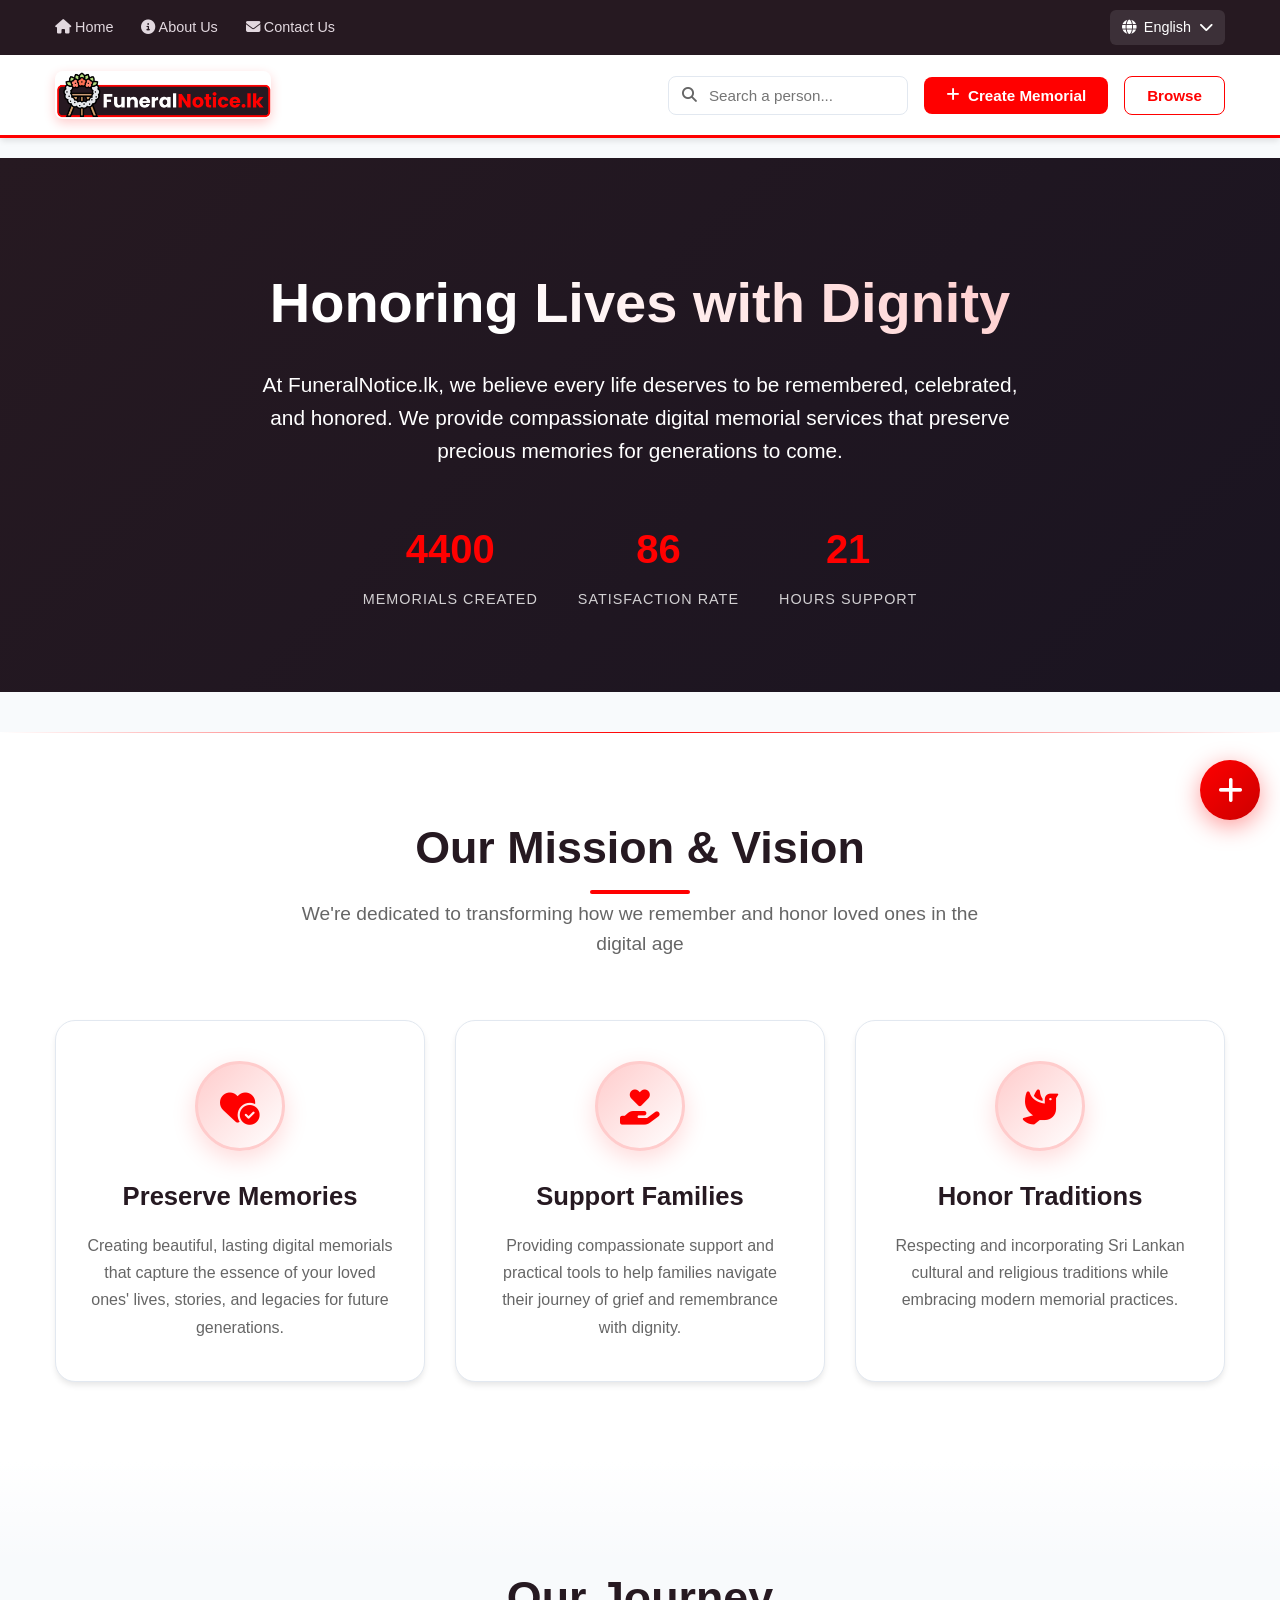
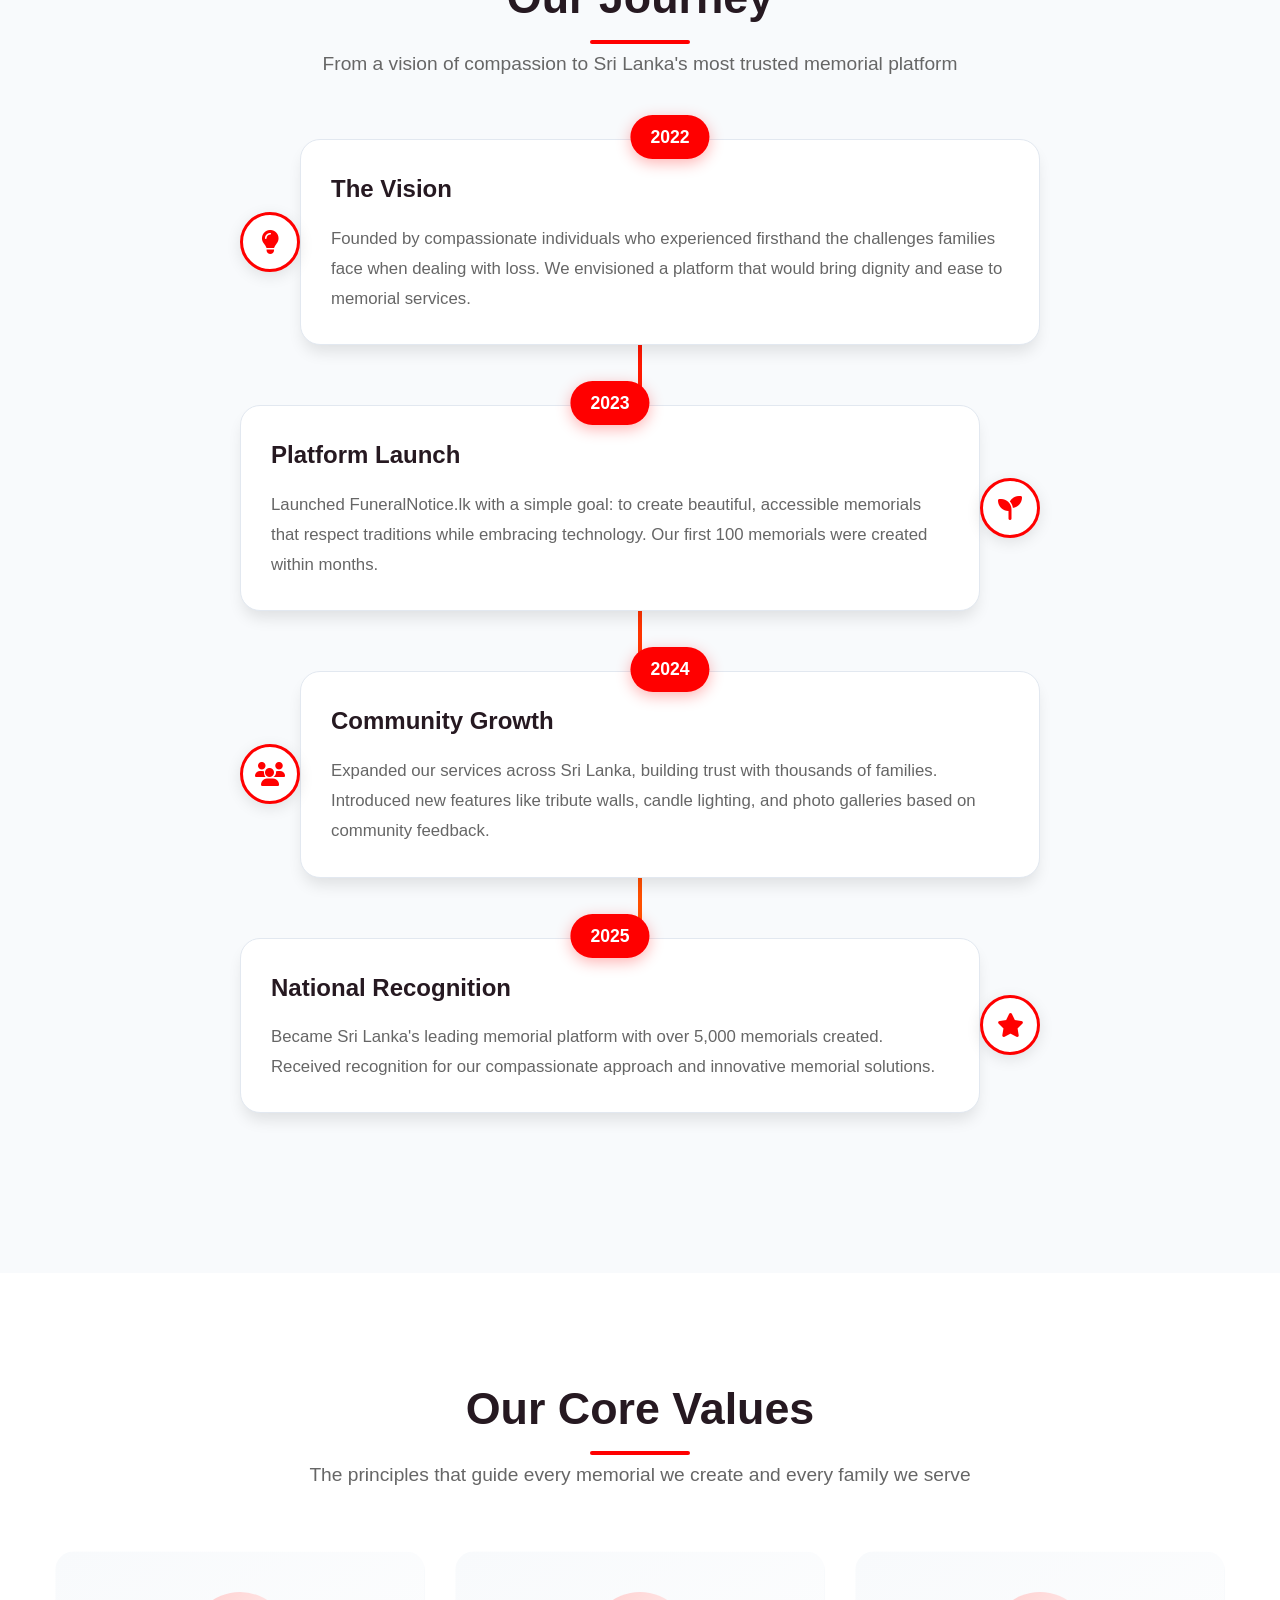
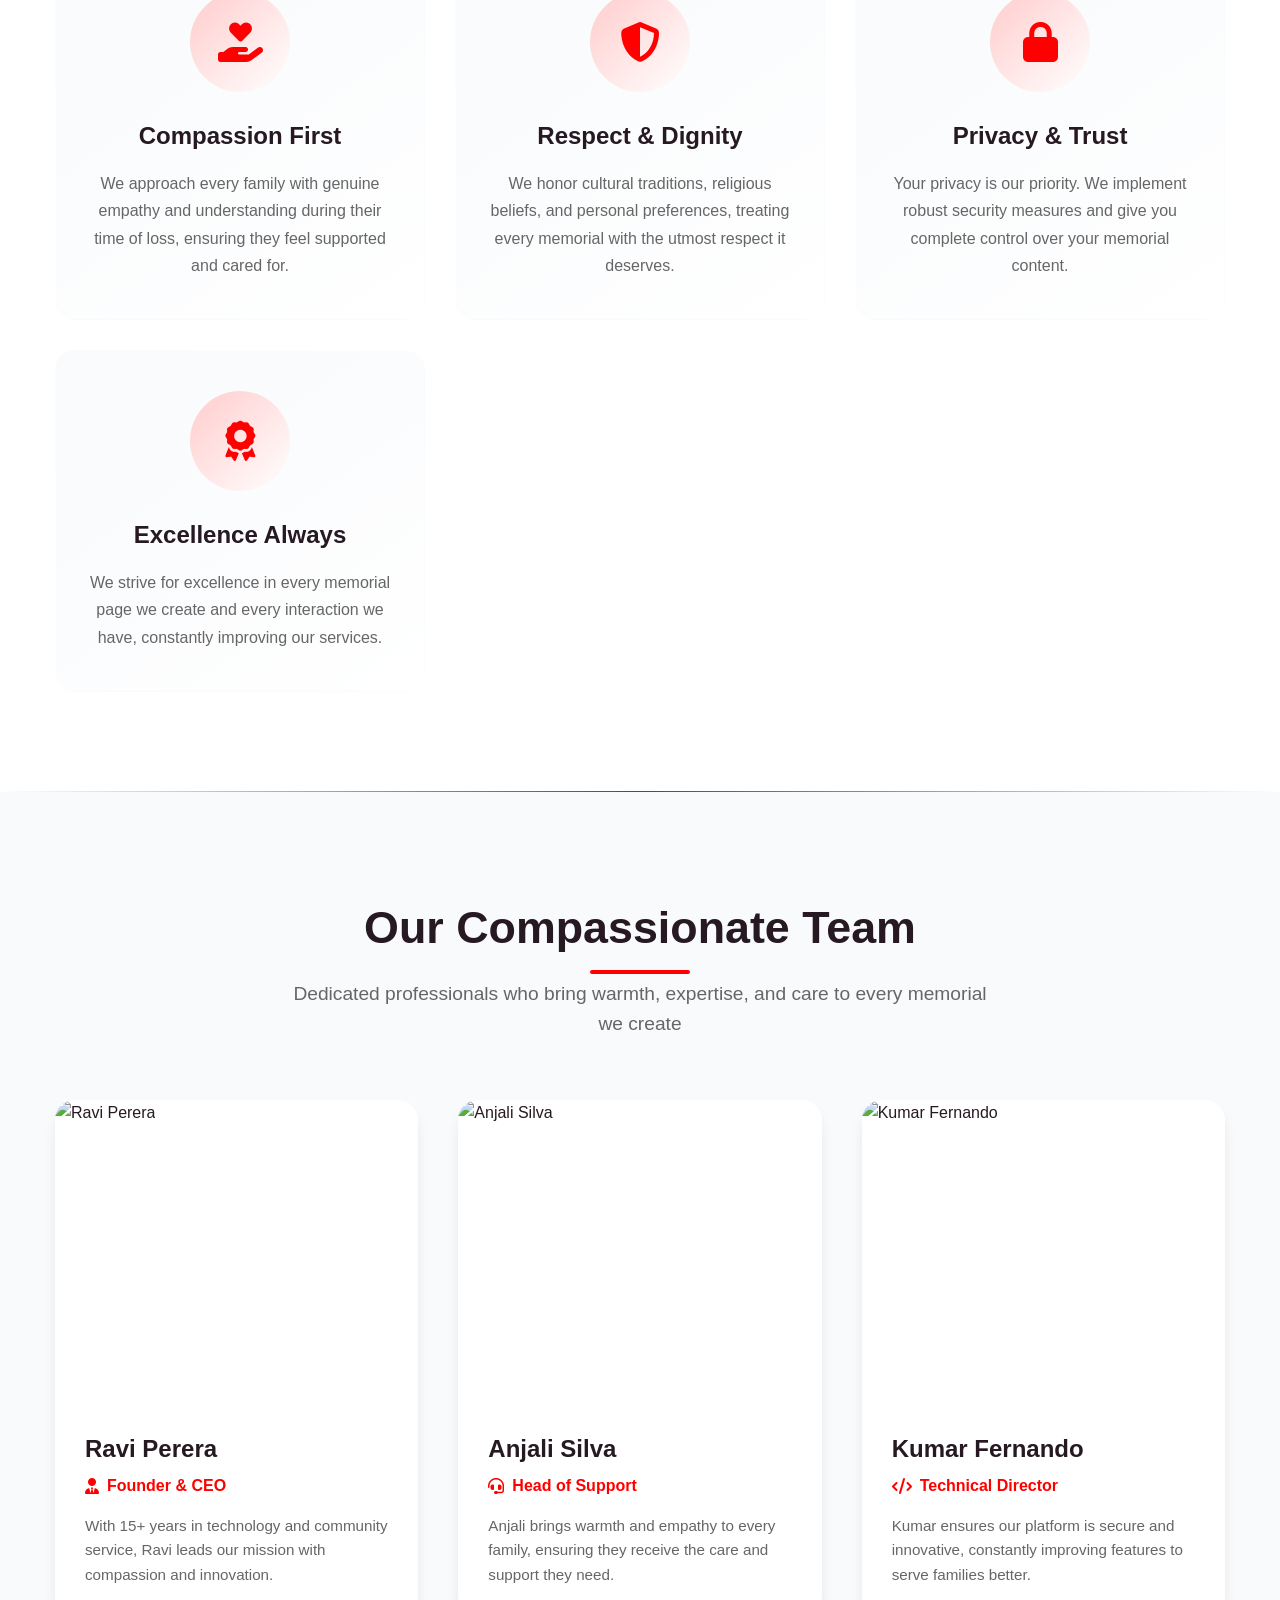
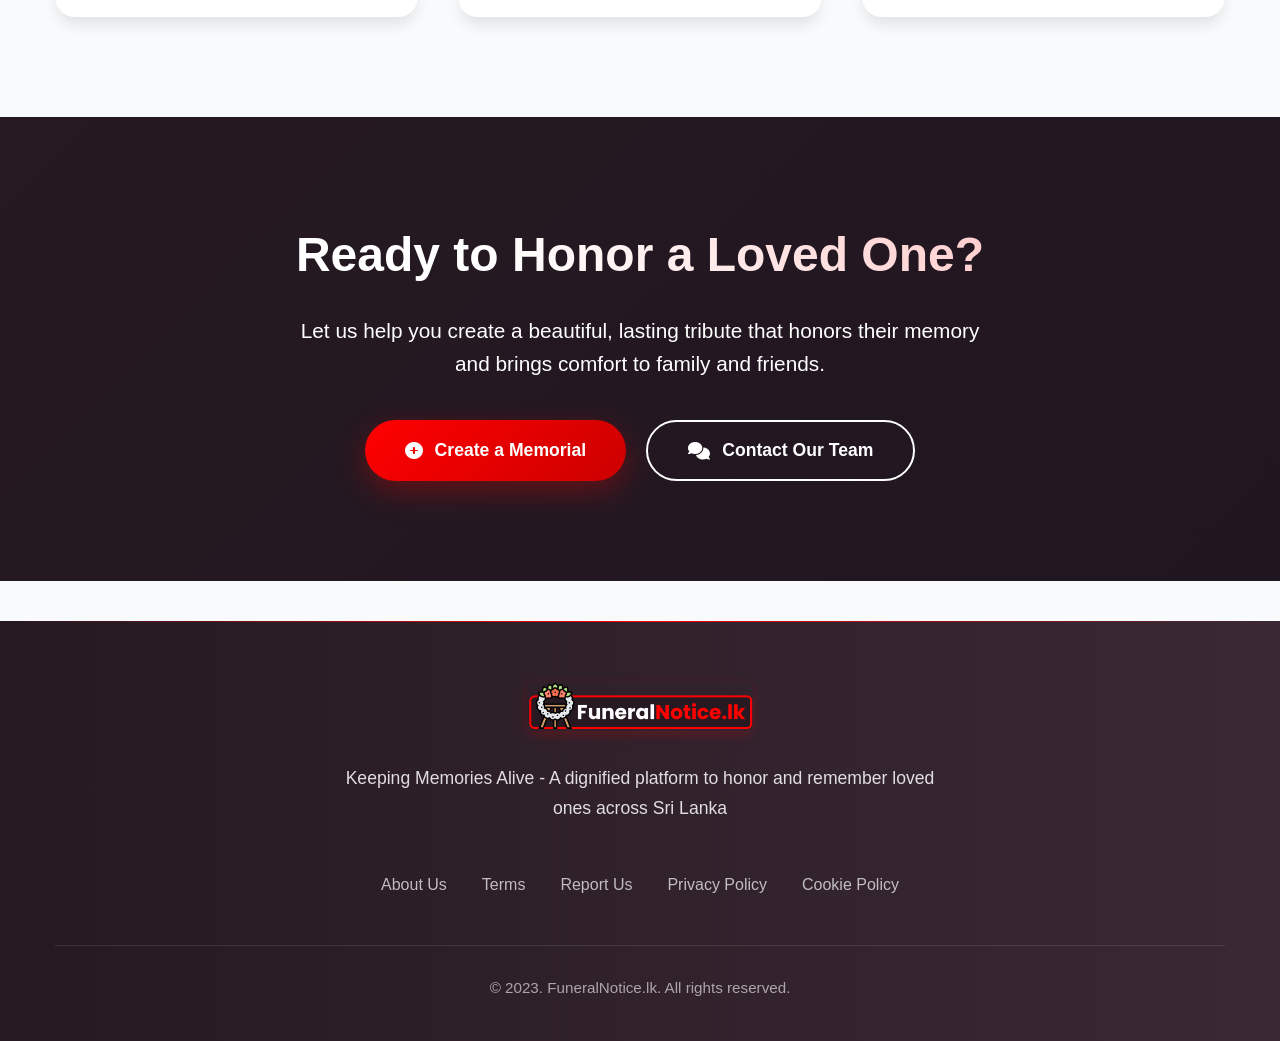
==== about.html @ 30b5b167 "Initialized FuneralNotice.lk with Full FrontEnd" ====
<!DOCTYPE html>
<html lang="en">
<head>
    <meta charset="UTF-8">
    <meta name="viewport" content="width=device-width, initial-scale=1.0">
    <title>About Us - FuneralNotice.lk</title>
    <meta name="description" content="Learn about FuneralNotice.lk - A dignified platform to honor and remember loved ones in Sri Lanka.">
    
    <!-- Open Graph Tags -->
    <meta property="og:type" content="website">
    <meta property="og:url" content="https://funeralnotice.lk/about.html">
    <meta property="og:title" content="About Us - FuneralNotice.lk">
    <meta property="og:description" content="A dignified platform to honor and remember loved ones in Sri Lanka.">
    <meta property="og:image" content="https://ripnews.lk/uploads/posts/76/cover.png">
    <meta property="og:image:type" content="image/png">
    <meta property="og:image:width" content="1200">
    <meta property="og:image:height" content="630">
    <meta property="og:site_name" content="FuneralNotice.lk">

    <meta name="twitter:card" content="summary_large_image">
    <meta name="twitter:title" content="About Us - FuneralNotice.lk">
    <meta name="twitter:description" content="A dignified platform to honor and remember loved ones in Sri Lanka.">
    <meta name="twitter:image" content="https://ripnews.lk/uploads/posts/76/cover.png">

    <link rel="stylesheet" href="https://cdnjs.cloudflare.com/ajax/libs/font-awesome/6.4.0/css/all.min.css">
    <link rel="stylesheet" href="https://cdnjs.cloudflare.com/ajax/libs/animate.css/4.1.1/animate.min.css">
    
    <style>
        :root {
            --primary: #ff0000;
            --primary-light: #ffcccc;
            --primary-dark: #cc0000;
            --secondary: #261921;
            --secondary-light: #3a2935;
            --accent: #ff6600;
            --light-bg: #f8fafc;
            --light-bg-2: #f1f5f9;
            --dark-text: #261921;
            --light-text: #666666;
            --white: #ffffff;
            --border: #e2e8f0;
            --card-bg: #ffffff;
            --sidebar-bg: #ffffff;
            --shadow-sm: 0 1px 3px rgba(0,0,0,0.12);
            --shadow-md: 0 4px 6px -1px rgba(0,0,0,0.1);
            --shadow-lg: 0 10px 15px -3px rgba(0,0,0,0.1);
            --radius: 12px;
            --transition: all 0.3s cubic-bezier(0.4, 0, 0.2, 1);
            --gold: #ffd700;
            --gold-light: #fff9db;
            --gold-dark: #e6b800;
        }

        * {
            box-sizing: border-box;
            margin: 0;
            padding: 0;
        }

        body {
            font-family: -apple-system, BlinkMacSystemFont, 'Segoe UI', Roboto, Oxygen, Ubuntu, sans-serif;
            background-color: var(--light-bg);
            color: var(--dark-text);
            line-height: 1.6;
            font-weight: 400;
        }

        h1, h2, h3, h4, h5, h6 {
            font-weight: 600;
        }

        .container {
            width: 100%;
            max-width: 1200px;
            margin: 0 auto;
            padding: 0 15px;
        }

        /* ====== HEADER STYLES - EXACTLY LIKE MEMORIAL PAGE ====== */
        .header-top {
            background: var(--secondary);
            color: var(--white);
            padding: 10px 0;
            font-size: 0.9rem;
            display: none; /* Hide on mobile, show on desktop */
        }
        
        @media (min-width: 992px) {
            .header-top {
                display: block;
            }
        }
        
        .header-top .container {
            display: flex;
            justify-content: space-between;
            align-items: center;
        }
        
        .top-nav ul {
            list-style: none;
            display: flex;
            gap: 28px;
        }
        
        .top-nav a {
            color: #e2d8df;
            text-decoration: none;
            font-weight: 500;
            font-size: 0.9rem;
            transition: var(--transition);
            padding: 4px 0;
            position: relative;
        }
        
        .top-nav a:hover {
            color: var(--white);
        }
        
        .top-nav a::after {
            content: '';
            position: absolute;
            bottom: 0;
            left: 0;
            width: 0;
            height: 2px;
            background: var(--accent);
            transition: var(--transition);
        }
        
        .top-nav a:hover::after {
            width: 100%;
        }
        
        .language-selector {
            display: flex;
            align-items: center;
            gap: 8px;
            cursor: pointer;
            padding: 6px 12px;
            background: rgba(255, 255, 255, 0.1);
            border-radius: 6px;
            transition: var(--transition);
        }
        
        .language-selector:hover {
            background: rgba(255, 255, 255, 0.15);
        }
        
        /* Main Header with Logo Animation */
        header {
            background: var(--white);
            box-shadow: var(--shadow-md);
            position: sticky;
            top: 0;
            z-index: 1000;
            /* ADDED: Thin red line under header */
            border-bottom: 3px solid var(--primary);
        }
        
        .main-header {
            padding: 16px 0;
        }
        
        .header-container {
            display: flex;
            justify-content: space-between;
            align-items: center;
            gap: 20px;
        }
        
        .logo-container {
            display: flex;
            align-items: center;
            gap: 12px;
        }
        
        .logo-img {
            height: 48px;
            width: auto;
            border-radius: 8px;
            animation: heartbeat 3s ease-in-out infinite both;
            transform-origin: center;
            box-shadow: 0 4px 12px rgba(255, 0, 0, 0.2);
        }
        
        @keyframes heartbeat {
            0%, 100% {
                transform: scale(1);
            }
            5% {
                transform: scale(1.1);
            }
            10% {
                transform: scale(1);
            }
            15% {
                transform: scale(1.15);
            }
            20% {
                transform: scale(1);
            }
        }
        
        .logo-text {
            font-size: 1.6rem;
            font-weight: 700;
            color: var(--secondary);
            letter-spacing: -0.5px;
            position: relative;
            overflow: hidden;
        }
        
        .logo-text::after {
            content: '';
            position: absolute;
            bottom: -2px;
            left: 0;
            width: 100%;
            height: 2px;
            background: linear-gradient(90deg, var(--primary) 0%, var(--secondary) 100%);
            transform: translateX(-100%);
            animation: slideIn 3s ease-in-out infinite;
        }
        
        @keyframes slideIn {
            0%, 100% {
                transform: translateX(-100%);
            }
            50% {
                transform: translateX(100%);
            }
        }
        
        .logo-text span {
            color: var(--primary);
            position: relative;
            display: inline-block;
            animation: pulse 2s ease-in-out infinite;
        }
        
        @keyframes pulse {
            0%, 100% {
                transform: scale(1);
                text-shadow: 0 0 0 rgba(255, 0, 0, 0);
            }
            50% {
                transform: scale(1.05);
                text-shadow: 0 0 10px rgba(255, 0, 0, 0.3);
            }
        }
        
        .header-actions {
            display: flex;
            align-items: center;
            gap: 16px;
        }
        
        .search-box {
            position: relative;
        }
        
        .search-box input {
            padding: 10px 16px 10px 40px;
            border: 1px solid var(--border);
            border-radius: 8px;
            width: 240px;
            font-size: 0.95rem;
            background: var(--white);
            transition: var(--transition);
            color: var(--dark-text);
        }
        
        .search-box input:focus {
            outline: none;
            border-color: var(--primary);
            box-shadow: 0 0 0 3px rgba(255, 0, 0, 0.1);
            width: 260px;
        }
        
        .search-box i {
            position: absolute;
            left: 14px;
            top: 50%;
            transform: translateY(-50%);
            color: var(--light-text);
            font-size: 0.95rem;
        }
        
        .btn {
            padding: 10px 22px;
            border-radius: 8px;
            border: none;
            cursor: pointer;
            font-weight: 600;
            font-size: 0.95rem;
            transition: var(--transition);
            display: inline-flex;
            align-items: center;
            gap: 8px;
        }
        
        .btn-primary {
            background: var(--primary);
            color: var(--white);
        }
        
        .btn-primary:hover {
            background: var(--primary-dark);
            transform: translateY(-2px);
            box-shadow: var(--shadow-lg);
        }
        
        .btn-outline {
            background: transparent;
            border: 1px solid var(--primary);
            color: var(--primary);
        }
        
        .btn-outline:hover {
            background: var(--primary);
            color: var(--white);
        }
        
        /* Contact Info Bar - MOBILE ONLY */
        .contact-info {
            background: linear-gradient(90deg, var(--secondary) 0%, var(--secondary-light) 100%);
            color: var(--white);
            padding: 10px 0;
            font-size: 0.9rem;
            display: none; /* Hidden by default, shown only on mobile */
            /* ADDED: Thin red line under contact info */
            border-bottom: 3px solid var(--primary);
        }
        
        @media (max-width: 991px) {
            .contact-info {
                display: block;
            }
        }
        
        .contact-container {
            display: flex;
            justify-content: space-between;
            align-items: center;
            gap: 10px;
        }
        
        @media (max-width: 768px) {
            .contact-container {
                flex-direction: row;
                justify-content: space-between;
                align-items: center;
                gap: 10px;
            }
        }
        
        @media (max-width: 480px) {
            .contact-container {
                gap: 8px;
                flex-wrap: nowrap;
            }
        }
        
        .contact-display {
            display: flex;
            align-items: center;
            gap: 8px;
            flex-wrap: nowrap;
        }
        
        @media (max-width: 480px) {
            .contact-display {
                gap: 6px;
            }
        }
        
        .phone-number {
            font-weight: 600;
            font-size: 1rem;
            display: flex;
            align-items: center;
            gap: 6px;
            white-space: nowrap;
        }
        
        @media (max-width: 480px) {
            .phone-number {
                font-size: 0.9rem;
                gap: 4px;
            }
        }
        
        .badge {
            background: var(--primary);
            color: white;
            padding: 3px 8px;
            border-radius: 20px;
            font-size: 0.7rem;
            font-weight: 700;
            margin-left: 6px;
            white-space: nowrap;
        }
        
        @media (max-width: 480px) {
            .badge {
                padding: 2px 6px;
                font-size: 0.65rem;
                margin-left: 4px;
            }
        }
        
        .whatsapp-btn {
            background: linear-gradient(135deg, #25D366 0%, #128C7E 100%);
            color: white;
            padding: 6px 12px;
            border-radius: 6px;
            text-decoration: none;
            display: inline-flex;
            align-items: center;
            gap: 6px;
            font-weight: 600;
            transition: var(--transition);
            font-size: 0.85rem;
            white-space: nowrap;
        }
        
        @media (max-width: 480px) {
            .whatsapp-btn {
                padding: 5px 10px;
                font-size: 0.8rem;
                gap: 4px;
            }
        }
        
        .whatsapp-btn:hover {
            transform: translateY(-2px);
            box-shadow: 0 6px 20px rgba(37, 211, 102, 0.3);
        }
        
        /* Small WhatsApp button for sponsor header */
        .whatsapp-btn-small {
            background: linear-gradient(135deg, #25D366 0%, #128C7E 100%);
            color: white;
            padding: 6px 12px;
            border-radius: 6px;
            text-decoration: none;
            display: inline-flex;
            align-items: center;
            gap: 5px;
            font-size: 0.8rem;
            font-weight: 600;
            transition: var(--transition);
            white-space: nowrap;
        }
        
        .whatsapp-btn-small:hover {
            transform: translateY(-2px);
            box-shadow: 0 4px 12px rgba(37, 211, 102, 0.3);
        }
        
        /* Mobile Menu Button */
        .mobile-menu-btn {
            display: none;
            background: transparent;
            border: none;
            color: var(--secondary);
            font-size: 1.5rem;
            cursor: pointer;
            padding: 8px;
            z-index: 1001;
        }
        
        @media (max-width: 768px) {
            .mobile-menu-btn {
                display: block;
            }
        }
        
        /* Sponsored Ads */
        .sponsored-ads-container {
            margin-bottom: 20px;
        }

        .sponsored-ad-card {
            background: var(--light-bg);
            border-radius: 12px;
            padding: 15px;
            margin-bottom: 15px;
            border: 1px solid var(--border);
            position: relative;
            overflow: hidden;
        }

        .ad-badge {
            position: absolute;
            top: 10px;
            right: 10px;
            background: linear-gradient(135deg, var(--gold) 0%, var(--gold-dark) 100%);
            color: var(--secondary);
            padding: 4px 10px;
            border-radius: 20px;
            font-size: 0.7rem;
            font-weight: 700;
            display: flex;
            align-items: center;
            gap: 5px;
        }

        .ad-content h5 {
            color: var(--secondary);
            margin-bottom: 8px;
            font-size: 1rem;
        }

        .ad-content p {
            color: var(--light-text);
            font-size: 0.85rem;
            margin-bottom: 12px;
            line-height: 1.5;
        }

        .ad-contact {
            display: flex;
            justify-content: space-between;
            align-items: center;
            margin-top: 10px;
        }

        .ad-contact span {
            font-size: 0.85rem;
            color: var(--primary);
            display: flex;
            align-items: center;
            gap: 5px;
            font-weight: 600;
        }

        .ad-whatsapp-btn {
            background: linear-gradient(135deg, #25D366 0%, #128C7E 100%);
            color: white;
            padding: 6px 12px;
            border-radius: 6px;
            text-decoration: none;
            font-size: 0.8rem;
            font-weight: 600;
            display: flex;
            align-items: center;
            gap: 5px;
            transition: var(--transition);
        }

        .ad-whatsapp-btn:hover {
            transform: translateY(-2px);
            box-shadow: 0 4px 12px rgba(37, 211, 102, 0.3);
        }

        .advertise-cta {
            text-align: center;
            padding: 15px;
            background: var(--gold-light);
            border-radius: 10px;
            border: 1px solid var(--gold);
            margin-top: 15px;
        }

        .advertise-cta p {
            color: var(--secondary);
            font-size: 0.9rem;
            margin-bottom: 10px;
            font-weight: 600;
        }

        .advertise-btn {
            background: linear-gradient(135deg, var(--primary) 0%, var(--primary-dark) 100%);
            color: white;
            padding: 10px 20px;
            border-radius: 8px;
            text-decoration: none;
            font-size: 0.9rem;
            font-weight: 600;
            display: inline-flex;
            align-items: center;
            gap: 8px;
            transition: var(--transition);
            width: 100%;
            justify-content: center;
        }

        .advertise-btn:hover {
            transform: translateY(-2px);
            box-shadow: 0 4px 15px rgba(255, 0, 0, 0.3);
        }

        /* Mobile Search Toggle */
        .mobile-search-toggle {
            display: none;
            background: transparent;
            border: none;
            color: var(--secondary);
            font-size: 1.2rem;
            cursor: pointer;
            padding: 8px;
        }
        
        @media (max-width: 768px) {
            .mobile-search-toggle {
                display: block;
            }
        }
        
        .mobile-search-container {
            display: none;
            padding: 15px;
            background: var(--white);
            border-bottom: 1px solid var(--border);
        }
        
        .mobile-search-container.active {
            display: block;
        }
        
        .mobile-search-box {
            position: relative;
            width: 100%;
        }
        
        .mobile-search-box input {
            width: 100%;
            padding: 12px 16px 12px 45px;
            border: 1px solid var(--border);
            border-radius: 8px;
            font-size: 1rem;
            background: var(--light-bg);
        }
        
        .mobile-search-box i {
            position: absolute;
            left: 16px;
            top: 50%;
            transform: translateY(-50%);
            color: var(--light-text);
        }
        
        /* Mobile Menu Styles */
        .mobile-menu-overlay {
            display: none;
            position: fixed;
            top: 0;
            left: 0;
            right: 0;
            bottom: 0;
            background: rgba(0, 0, 0, 0.5);
            z-index: 999;
        }
        
        .mobile-menu-container {
            display: none;
            position: fixed;
            top: 0;
            right: 0;
            width: 300px;
            height: 100vh;
            background: var(--white);
            box-shadow: -5px 0 15px rgba(0, 0, 0, 0.1);
            z-index: 1000;
            overflow-y: auto;
            transform: translateX(100%);
            transition: transform 0.3s ease;
        }
        
        @media (max-width: 480px) {
            .mobile-menu-container {
                width: 100%;
            }
        }
        
        .mobile-menu-container.active {
            transform: translateX(0);
        }
        
        .mobile-menu-header {
            background: linear-gradient(90deg, var(--secondary) 0%, var(--secondary-light) 100%);
            color: white;
            padding: 20px;
            display: flex;
            justify-content: space-between;
            align-items: center;
            /* ADDED: Thin red line under mobile menu header */
            border-bottom: 3px solid var(--primary);
        }
        
        .mobile-menu-header h3 {
            font-size: 1.2rem;
            font-weight: 600;
        }
        
        .mobile-menu-close {
            background: transparent;
            border: none;
            color: white;
            font-size: 1.5rem;
            cursor: pointer;
        }
        
        .mobile-menu-content {
            padding: 20px;
        }
        
        .mobile-menu-section {
            margin-bottom: 25px;
        }
        
        .mobile-menu-section h4 {
            color: var(--secondary);
            font-size: 1rem;
            margin-bottom: 12px;
            padding-bottom: 8px;
            border-bottom: 2px solid var(--border);
            font-weight: 600;
        }
        
        .mobile-menu-nav {
            list-style: none;
        }
        
        .mobile-menu-nav li {
            margin-bottom: 8px;
        }
        
        .mobile-menu-nav a {
            display: flex;
            align-items: center;
            gap: 10px;
            padding: 10px 12px;
            color: var(--dark-text);
            text-decoration: none;
            border-radius: 8px;
            transition: var(--transition);
        }
        
        .mobile-menu-nav a:hover {
            background: var(--light-bg);
            color: var(--primary);
        }
        
        .mobile-menu-nav a.active {
            background: var(--primary-light);
            color: var(--primary);
            font-weight: 600;
        }
        
        .mobile-contact-info {
            background: var(--light-bg);
            padding: 15px;
            border-radius: 10px;
            margin-top: 20px;
        }
        
        .mobile-contact-info .phone-number {
            font-size: 1.1rem;
            font-weight: 600;
            color: var(--secondary);
            margin-bottom: 10px;
            display: flex;
            align-items: center;
            gap: 10px;
        }
        
        .mobile-whatsapp-btn {
            display: block;
            width: 100%;
            padding: 12px;
            background: linear-gradient(135deg, #25D366 0%, #128C7E 100%);
            color: white;
            text-decoration: none;
            border-radius: 8px;
            text-align: center;
            font-weight: 600;
            margin-top: 15px;
            transition: var(--transition);
        }
        
        .mobile-whatsapp-btn:hover {
            transform: translateY(-2px);
            box-shadow: 0 4px 12px rgba(37, 211, 102, 0.3);
        }

        /* ====== MOBILE APP STYLES ====== */
        /* Mobile App Header - Enhanced with animation */
        .mobile-app-header {
            display: none;
            background: linear-gradient(135deg, var(--secondary) 0%, var(--secondary-light) 100%);
            color: white;
            padding: 15px 20px;
            position: sticky;
            top: 0;
            z-index: 1000;
            box-shadow: var(--shadow-md);
            /* ADDED: Thin red line under mobile app header */
            border-bottom: 3px solid var(--primary);
        }

        @keyframes slideDown {
            from {
                transform: translateY(-100%);
                opacity: 0;
            }
            to {
                transform: translateY(0);
                opacity: 1;
            }
        }

        .mobile-app-header .container {
            display: flex;
            justify-content: space-between;
            align-items: center;
            width: 100%;
        }

        .mobile-header-left {
            display: flex;
            align-items: center;
            gap: 15px;
        }

        .mobile-logo {
            height: 40px;
            width: auto;
            border-radius: 10px;
            animation: pulseLogo 2s ease-in-out infinite;
            box-shadow: 0 4px 12px rgba(255, 0, 0, 0.3);
            border: 2px solid var(--primary);
        }

        @keyframes pulseLogo {
            0%, 100% {
                transform: scale(1);
                box-shadow: 0 4px 12px rgba(255, 0, 0, 0.3);
            }
            50% {
                transform: scale(1.05);
                box-shadow: 0 6px 20px rgba(255, 0, 0, 0.5);
            }
        }

        .mobile-header-title {
            font-weight: 700;
            font-size: 1.3rem;
            background: linear-gradient(45deg, white 0%, #ffcccc 100%);
            -webkit-background-clip: text;
            -webkit-text-fill-color: transparent;
            background-clip: text;
            letter-spacing: -0.5px;
        }

        .mobile-header-right {
            display: flex;
            align-items: center;
            gap: 10px;
        }

        .mobile-header-icon {
            color: white;
            font-size: 1.3rem;
            padding: 8px;
            cursor: pointer;
            transition: all 0.3s ease;
            border-radius: 50%;
            display: flex;
            align-items: center;
            justify-content: center;
            width: 44px;
            height: 44px;
        }

        .mobile-header-icon.search-icon {
            background: rgba(255, 255, 255, 0.1);
        }

        .mobile-header-icon:hover {
            background: rgba(255, 255, 255, 0.2);
            transform: scale(1.1);
        }

        /* Mobile Language Selector */
        .mobile-language-selector {
            display: flex;
            align-items: center;
            gap: 6px;
            cursor: pointer;
            padding: 8px 12px;
            background: rgba(255, 255, 255, 0.1);
            border-radius: 6px;
            transition: var(--transition);
            color: white;
            font-size: 0.9rem;
            font-weight: 500;
        }

        .mobile-language-selector:hover {
            background: rgba(255, 255, 255, 0.15);
        }

        .mobile-language-selector i {
            font-size: 1rem;
        }

        /* UPDATED Mobile Bottom Navigation - Removed obituaries and remembrance, added about and contact */
        .mobile-bottom-nav {
            display: none;
            position: fixed;
            bottom: 0;
            left: 0;
            right: 0;
            background: var(--secondary-light);
            border-top: 1px solid rgba(255, 255, 255, 0.1);
            padding: 10px 0 5px;
            z-index: 1000;
            box-shadow: 0 -4px 20px rgba(0, 0, 0, 0.25);
            /* ADDED: Thin red line above bottom nav */
            border-top: 3px solid var(--primary);
        }

        .mobile-bottom-nav .nav-container {
            display: flex;
            justify-content: space-around;
            align-items: center;
            width: 100%;
        }

        .mobile-nav-item {
            display: flex;
            flex-direction: column;
            align-items: center;
            justify-content: center;
            text-decoration: none;
            color: rgba(255, 255, 255, 0.7);
            font-size: 0.7rem;
            padding: 8px 5px;
            border-radius: 12px;
            transition: all 0.3s cubic-bezier(0.4, 0, 0.2, 1);
            flex: 1;
            max-width: 80px;
            cursor: pointer;
        }

        .mobile-nav-item i {
            font-size: 1.4rem;
            margin-bottom: 5px;
            transition: all 0.3s cubic-bezier(0.4, 0, 0.2, 1);
            color: rgba(255, 255, 255, 0.7);
        }

        .mobile-nav-item .nav-label {
            font-weight: 600;
            font-size: 0.7rem;
            transition: all 0.3s ease;
        }

        .mobile-nav-item:hover {
            transform: translateY(-3px);
            background: rgba(255, 255, 255, 0.1);
        }

        .mobile-nav-item:hover i {
            transform: scale(1.1);
            color: white;
        }

        .mobile-nav-item:hover .nav-label {
            color: white;
        }

        /* NEW: Mobile Create Notice Button (replaces floating WhatsApp) */
        .mobile-create-notice-float {
            display: none;
            position: fixed;
            bottom: 80px;
            right: 20px;
            width: 60px;
            height: 60px;
            background: linear-gradient(135deg, var(--primary) 0%, var(--primary-dark) 100%);
            border-radius: 50%;
            display: flex;
            align-items: center;
            justify-content: center;
            color: white;
            font-size: 1.8rem;
            box-shadow: 0 6px 25px rgba(255, 0, 0, 0.4);
            z-index: 999;
            cursor: pointer;
            transition: all 0.3s cubic-bezier(0.4, 0, 0.2, 1);
            border: none;
            text-decoration: none;
            animation: floatCreate 3s ease-in-out infinite;
        }

        @keyframes floatCreate {
            0%, 100% {
                transform: translateY(0) rotate(0deg);
                box-shadow: 0 6px 25px rgba(255, 0, 0, 0.4);
            }
            50% {
                transform: translateY(-10px) rotate(5deg);
                box-shadow: 0 12px 30px rgba(255, 0, 0, 0.6);
            }
        }

        .mobile-create-notice-float:hover {
            transform: scale(1.1) rotate(90deg);
            box-shadow: 0 10px 35px rgba(255, 0, 0, 0.6);
            animation: none;
        }

        /* Hide desktop header parts on mobile */
        @media (max-width: 992px) {
            header, .header-top, .contact-info {
                display: none !important;
            }
            
            .mobile-app-header {
                display: flex;
            }
            
            .mobile-bottom-nav {
                display: flex;
            }
            
            .mobile-create-notice-float {
                display: flex;
            }
            
            /* Hide desktop footer on mobile */
            footer {
                display: none !important;
            }
            
            /* Adjust main body padding for bottom nav */
            .main-body {
                padding-bottom: 80px !important;
            }
        }

        /* Responsive adjustments */
        @media (max-width: 480px) {
            .mobile-app-header {
                padding: 12px 15px;
            }
            
            .mobile-logo {
                height: 36px;
            }
            
            .mobile-header-title {
                font-size: 1.1rem;
            }
            
            .mobile-header-icon {
                font-size: 1.2rem;
                padding: 6px;
                width: 40px;
                height: 40px;
            }
            
            .mobile-language-selector {
                padding: 6px 10px;
                font-size: 0.8rem;
            }
            
            .mobile-create-notice-float {
                width: 55px;
                height: 55px;
                font-size: 1.6rem;
                bottom: 70px;
                right: 15px;
            }
            
            .mobile-nav-item {
                padding: 8px 3px;
            }
            
            .mobile-nav-item i {
                font-size: 1.3rem;
            }
            
            .mobile-nav-item .nav-label {
                font-size: 0.65rem;
            }
        }

        /* Main Body */
        .main-body {
            padding: 20px 0 40px;
            min-height: 100vh;
        }

        /* ====== ABOUT PAGE HERO SECTION ====== */
        .about-hero {
            position: relative;
            background: linear-gradient(135deg, var(--secondary) 0%, #1a1421 50%, var(--secondary-light) 100%);
            background-size: 200% 200%;
            animation: gradient-shift 8s ease infinite;
            color: white;
            padding: 100px 0 80px;
            text-align: center;
            overflow: hidden;
            margin-bottom: 40px;
        }

        @keyframes gradient-shift {
            0% {
                background-position: 0% 50%;
            }
            50% {
                background-position: 100% 50%;
            }
            100% {
                background-position: 0% 50%;
            }
        }

        .about-hero::before {
            content: '';
            position: absolute;
            top: 0;
            left: 0;
            right: 0;
            bottom: 0;
            background: url('https://images.unsplash.com/photo-1515378791036-0648a3ef77b2?ixlib=rb-4.0.3&auto=format&fit=crop&w=1200&q=80') center/cover;
            opacity: 0.15;
        }

        .hero-content {
            position: relative;
            z-index: 2;
            max-width: 800px;
            margin: 0 auto;
            padding: 0 20px;
        }

        .hero-title {
            font-size: 3.5rem;
            font-weight: 800;
            margin-bottom: 20px;
            background: linear-gradient(45deg, var(--white) 30%, var(--primary-light) 100%);
            -webkit-background-clip: text;
            -webkit-text-fill-color: transparent;
            background-clip: text;
            animation: fadeInUp 1s ease-out;
        }

        @keyframes fadeInUp {
            from {
                opacity: 0;
                transform: translateY(30px);
            }
            to {
                opacity: 1;
                transform: translateY(0);
            }
        }

        .hero-subtitle {
            font-size: 1.3rem;
            opacity: 0.9;
            margin-bottom: 30px;
            line-height: 1.6;
            animation: fadeInUp 1s ease-out 0.3s both;
        }

        .hero-stats {
            display: flex;
            justify-content: center;
            gap: 40px;
            margin-top: 50px;
            flex-wrap: wrap;
            animation: fadeInUp 1s ease-out 0.6s both;
        }

        .stat-item {
            text-align: center;
        }

        .stat-number {
            font-size: 2.5rem;
            font-weight: 700;
            color: var(--primary);
            margin-bottom: 5px;
            display: block;
        }

        .stat-label {
            font-size: 0.9rem;
            opacity: 0.8;
            text-transform: uppercase;
            letter-spacing: 1px;
        }

        /* ====== MISSION SECTION ====== */
        .mission-section {
            padding: 80px 0;
            background: var(--white);
            position: relative;
        }

        .mission-section::before {
            content: '';
            position: absolute;
            top: 0;
            left: 0;
            right: 0;
            height: 1px;
            background: linear-gradient(90deg, transparent, var(--primary), transparent);
        }

        .section-header {
            text-align: center;
            margin-bottom: 60px;
        }

        .section-title {
            font-size: 2.8rem;
            color: var(--secondary);
            margin-bottom: 15px;
            position: relative;
            display: inline-block;
        }

        .section-title::after {
            content: '';
            position: absolute;
            bottom: -10px;
            left: 50%;
            transform: translateX(-50%);
            width: 100px;
            height: 4px;
            background: var(--primary);
            border-radius: 2px;
        }

        .section-subtitle {
            font-size: 1.2rem;
            color: var(--light-text);
            max-width: 700px;
            margin: 0 auto;
        }

        .mission-grid {
            display: grid;
            grid-template-columns: repeat(auto-fit, minmax(320px, 1fr));
            gap: 30px;
            margin-top: 40px;
        }

        .mission-card {
            background: var(--card-bg);
            border-radius: 20px;
            padding: 40px 30px;
            box-shadow: var(--shadow-md);
            transition: var(--transition);
            border: 1px solid var(--border);
            text-align: center;
            position: relative;
            overflow: hidden;
        }

        @keyframes float {
            0%, 100% {
                transform: translateY(0);
            }
            50% {
                transform: translateY(-10px);
            }
        }

        .mission-card {
            animation: float 6s ease-in-out infinite;
            animation-delay: calc(var(--i) * 0.2s);
        }

        .mission-card:nth-child(1) { --i: 0; }
        .mission-card:nth-child(2) { --i: 1; }
        .mission-card:nth-child(3) { --i: 2; }

        .mission-card::before {
            content: '';
            position: absolute;
            top: 0;
            left: 0;
            width: 100%;
            height: 4px;
            background: linear-gradient(90deg, var(--primary), var(--accent));
            transform: scaleX(0);
            transform-origin: left;
            transition: transform 0.6s ease;
        }

        .mission-card:hover::before {
            transform: scaleX(1);
        }

        .mission-card:hover {
            transform: translateY(-15px) scale(1.02);
            box-shadow: var(--shadow-lg);
            animation: none;
        }

        .mission-icon {
            width: 90px;
            height: 90px;
            background: linear-gradient(135deg, var(--primary-light), var(--white));
            border-radius: 50%;
            display: flex;
            align-items: center;
            justify-content: center;
            margin: 0 auto 25px;
            font-size: 2.2rem;
            color: var(--primary);
            border: 3px solid var(--primary-light);
            box-shadow: 0 8px 25px rgba(255, 0, 0, 0.15);
            transition: var(--transition);
        }

        .mission-card:hover .mission-icon {
            transform: scale(1.1) rotate(5deg);
            background: linear-gradient(135deg, var(--primary), var(--primary-dark));
            color: var(--white);
        }

        .mission-card h3 {
            color: var(--secondary);
            margin-bottom: 15px;
            font-size: 1.6rem;
        }

        .mission-card p {
            color: var(--light-text);
            line-height: 1.7;
            font-size: 1rem;
        }

        /* ====== STORY SECTION ====== */
        .story-section {
            padding: 100px 0;
            background: var(--light-bg);
            position: relative;
            overflow: hidden;
        }

        .story-section::before {
            content: '';
            position: absolute;
            top: 0;
            left: 0;
            right: 0;
            height: 100px;
            background: linear-gradient(to bottom, var(--white), transparent);
            z-index: 1;
        }

        .story-timeline {
            position: relative;
            max-width: 800px;
            margin: 0 auto;
        }

        .story-timeline::before {
            content: '';
            position: absolute;
            left: 50%;
            top: 0;
            bottom: 0;
            width: 4px;
            background: linear-gradient(to bottom, var(--primary), var(--accent));
            transform: translateX(-50%);
        }

        .timeline-item {
            display: flex;
            align-items: center;
            margin-bottom: 60px;
            position: relative;
        }

        .timeline-item:nth-child(odd) {
            flex-direction: row;
        }

        .timeline-item:nth-child(even) {
            flex-direction: row-reverse;
        }

        .timeline-content {
            flex: 1;
            padding: 30px;
            background: var(--white);
            border-radius: 20px;
            box-shadow: var(--shadow-lg);
            border: 1px solid var(--border);
            position: relative;
            transition: var(--transition);
        }

        .timeline-content:hover {
            transform: translateY(-5px);
            box-shadow: 0 15px 40px rgba(0, 0, 0, 0.15);
        }

        .timeline-year {
            position: absolute;
            top: -25px;
            left: 50%;
            transform: translateX(-50%);
            background: var(--primary);
            color: white;
            padding: 8px 20px;
            border-radius: 25px;
            font-weight: 700;
            font-size: 1.1rem;
            z-index: 2;
            box-shadow: 0 4px 15px rgba(255, 0, 0, 0.3);
        }

        .timeline-icon {
            width: 60px;
            height: 60px;
            background: var(--white);
            border-radius: 50%;
            display: flex;
            align-items: center;
            justify-content: center;
            font-size: 1.5rem;
            color: var(--primary);
            border: 3px solid var(--primary);
            position: relative;
            z-index: 2;
            box-shadow: 0 4px 15px rgba(0, 0, 0, 0.1);
        }

        .timeline-content h3 {
            color: var(--secondary);
            margin-bottom: 15px;
            font-size: 1.5rem;
        }

        .timeline-content p {
            color: var(--light-text);
            line-height: 1.8;
            font-size: 1.05rem;
        }

        /* ====== VALUES SECTION ====== */
        .values-section {
            padding: 100px 0;
            background: var(--white);
            position: relative;
        }

        .values-section::after {
            content: '';
            position: absolute;
            bottom: 0;
            left: 0;
            right: 0;
            height: 1px;
            background: linear-gradient(90deg, transparent, var(--primary), transparent);
        }

        .values-grid {
            display: grid;
            grid-template-columns: repeat(auto-fit, minmax(280px, 1fr));
            gap: 30px;
            margin-top: 50px;
        }

        .value-card {
            background: linear-gradient(145deg, var(--light-bg), var(--white));
            border-radius: 20px;
            padding: 40px 30px;
            text-align: center;
            transition: var(--transition);
            border: 1px solid transparent;
            position: relative;
            overflow: hidden;
        }

        .value-card::before {
            content: '';
            position: absolute;
            top: 0;
            left: 0;
            right: 0;
            bottom: 0;
            background: linear-gradient(135deg, var(--primary), transparent);
            opacity: 0;
            transition: opacity 0.6s ease;
            z-index: 1;
        }

        .value-card:hover::before {
            opacity: 0.1;
        }

        .value-card:hover {
            transform: translateY(-10px);
            border-color: var(--primary-light);
            box-shadow: 0 20px 40px rgba(255, 0, 0, 0.1);
        }

        .value-icon-wrapper {
            width: 100px;
            height: 100px;
            background: linear-gradient(135deg, var(--primary-light), var(--white));
            border-radius: 50%;
            display: flex;
            align-items: center;
            justify-content: center;
            margin: 0 auto 25px;
            font-size: 2.5rem;
            color: var(--primary);
            position: relative;
            z-index: 2;
            transition: var(--transition);
        }

        .value-card:hover .value-icon-wrapper {
            transform: scale(1.1) rotate(360deg);
            background: linear-gradient(135deg, var(--primary), var(--primary-dark));
            color: var(--white);
        }

        .value-card h3 {
            color: var(--secondary);
            margin-bottom: 15px;
            font-size: 1.5rem;
            position: relative;
            z-index: 2;
        }

        .value-card p {
            color: var(--light-text);
            line-height: 1.7;
            position: relative;
            z-index: 2;
        }

        /* ====== TEAM SECTION ====== */
        .team-section {
            padding: 100px 0;
            background: var(--light-bg);
            position: relative;
        }

        .team-grid {
            display: grid;
            grid-template-columns: repeat(auto-fit, minmax(300px, 1fr));
            gap: 40px;
            margin-top: 50px;
        }

        .team-member {
            background: var(--white);
            border-radius: 20px;
            overflow: hidden;
            box-shadow: var(--shadow-lg);
            transition: var(--transition);
            position: relative;
        }

        .team-member::before {
            content: '';
            position: absolute;
            top: 0;
            left: 0;
            right: 0;
            height: 4px;
            background: linear-gradient(90deg, var(--primary), var(--accent));
            transform: scaleX(0);
            transform-origin: left;
            transition: transform 0.6s ease;
            z-index: 2;
        }

        .team-member:hover::before {
            transform: scaleX(1);
        }

        .team-member:hover {
            transform: translateY(-15px) scale(1.02);
            box-shadow: 0 25px 50px rgba(0, 0, 0, 0.15);
        }

        .member-image-wrapper {
            position: relative;
            overflow: hidden;
            height: 300px;
        }

        .member-image {
            width: 100%;
            height: 100%;
            object-fit: cover;
            transition: transform 0.8s ease;
        }

        .team-member:hover .member-image {
            transform: scale(1.1);
        }

        .member-overlay {
            position: absolute;
            bottom: 0;
            left: 0;
            right: 0;
            background: linear-gradient(to top, rgba(38, 25, 33, 0.9), transparent);
            padding: 20px;
            transform: translateY(100%);
            transition: transform 0.6s ease;
        }

        .team-member:hover .member-overlay {
            transform: translateY(0);
        }

        .member-info {
            padding: 30px;
        }

        .member-info h3 {
            color: var(--secondary);
            margin-bottom: 5px;
            font-size: 1.5rem;
        }

        .member-role {
            color: var(--primary);
            font-weight: 600;
            margin-bottom: 15px;
            font-size: 1rem;
            display: flex;
            align-items: center;
            gap: 8px;
        }

        .member-bio {
            color: var(--light-text);
            line-height: 1.6;
            font-size: 0.95rem;
        }

        /* ====== CTA SECTION ====== */
        .contact-cta {
            padding: 100px 0;
            background: linear-gradient(135deg, var(--secondary) 0%, #1a1421 100%);
            background-size: 200% 200%;
            animation: gradient-shift 10s ease infinite;
            color: white;
            text-align: center;
            position: relative;
            overflow: hidden;
        }

        .contact-cta::before {
            content: '';
            position: absolute;
            top: 0;
            left: 0;
            right: 0;
            bottom: 0;
            background: url('https://images.unsplash.com/photo-1519681393784-d120267933ba?ixlib=rb-4.0.3&auto=format&fit=crop&w=1200&q=80') center/cover;
            opacity: 0.1;
        }

        .cta-content {
            position: relative;
            z-index: 2;
            max-width: 700px;
            margin: 0 auto;
        }

        .cta-title {
            font-size: 3rem;
            margin-bottom: 20px;
            background: linear-gradient(45deg, var(--white) 30%, var(--primary-light) 100%);
            -webkit-background-clip: text;
            -webkit-text-fill-color: transparent;
            background-clip: text;
            animation: float 4s ease-in-out infinite;
        }

        .cta-subtitle {
            font-size: 1.3rem;
            opacity: 0.9;
            margin-bottom: 40px;
            line-height: 1.6;
        }

        .cta-buttons {
            display: flex;
            justify-content: center;
            gap: 20px;
            flex-wrap: wrap;
            animation: fadeInUp 1s ease-out 0.5s both;
        }

        .cta-btn {
            padding: 18px 40px;
            border-radius: 50px;
            font-size: 1.1rem;
            font-weight: 600;
            text-decoration: none;
            transition: all 0.4s cubic-bezier(0.4, 0, 0.2, 1);
            display: inline-flex;
            align-items: center;
            gap: 12px;
            position: relative;
            overflow: hidden;
            border: none;
            cursor: pointer;
        }

        .cta-btn::before {
            content: '';
            position: absolute;
            top: 0;
            left: -100%;
            width: 100%;
            height: 100%;
            background: linear-gradient(90deg, transparent, rgba(255, 255, 255, 0.2), transparent);
            transition: left 0.6s ease;
        }

        .cta-btn:hover::before {
            left: 100%;
        }

        .cta-btn-primary {
            background: linear-gradient(135deg, var(--primary) 0%, var(--primary-dark) 100%);
            color: white;
            box-shadow: 0 10px 30px rgba(255, 0, 0, 0.3);
        }

        .cta-btn-primary:hover {
            transform: translateY(-5px) scale(1.05);
            box-shadow: 0 15px 40px rgba(255, 0, 0, 0.4);
        }

        .cta-btn-secondary {
            background: transparent;
            border: 2px solid white;
            color: white;
        }

        .cta-btn-secondary:hover {
            background: white;
            color: var(--secondary);
            transform: translateY(-5px) scale(1.05);
        }

        /* Footer */
        footer {
            background: linear-gradient(90deg, var(--secondary) 0%, var(--secondary-light) 100%);
            color: var(--white);
            padding: 60px 0 40px;
            position: relative;
            overflow: hidden;
        }

        footer::before {
            content: '';
            position: absolute;
            top: 0;
            left: 0;
            right: 0;
            height: 1px;
            background: linear-gradient(90deg, transparent, var(--primary), transparent);
        }

        .footer-content {
            display: flex;
            flex-direction: column;
            align-items: center;
            position: relative;
            z-index: 2;
        }

        .footer-logo {
            margin-bottom: 25px;
        }

        .footer-logo img {
            height: 50px;
            animation: pulse-glow 3s ease-in-out infinite;
        }

        @keyframes pulse-glow {
            0%, 100% {
                box-shadow: 0 0 20px rgba(255, 0, 0, 0.1);
            }
            50% {
                box-shadow: 0 0 40px rgba(255, 0, 0, 0.3);
            }
        }

        .footer-tagline {
            color: rgba(255, 255, 255, 0.85);
            font-size: 1.1rem;
            margin-bottom: 40px;
            text-align: center;
            max-width: 600px;
            line-height: 1.7;
        }

        .footer-links {
            display: flex;
            justify-content: center;
            gap: 35px;
            margin-bottom: 40px;
            flex-wrap: wrap;
        }

        .footer-links a {
            color: rgba(255, 255, 255, 0.7);
            text-decoration: none;
            font-weight: 500;
            font-size: 1rem;
            transition: var(--transition);
            padding: 8px 0;
            position: relative;
        }

        .footer-links a::after {
            content: '';
            position: absolute;
            bottom: 0;
            left: 0;
            width: 0;
            height: 2px;
            background: var(--accent);
            transition: var(--transition);
        }

        .footer-links a:hover {
            color: var(--white);
        }

        .footer-links a:hover::after {
            width: 100%;
        }

        .copyright {
            text-align: center;
            padding-top: 30px;
            border-top: 1px solid rgba(255, 255, 255, 0.1);
            color: rgba(255, 255, 255, 0.6);
            font-size: 0.95rem;
            width: 100%;
        }

        /* Scroll animation classes */
        .fade-in {
            opacity: 0;
            transform: translateY(20px);
            transition: opacity 0.8s ease, transform 0.8s ease;
        }

        .fade-in.visible {
            opacity: 1;
            transform: translateY(0);
        }

        .stagger-item {
            opacity: 0;
            transform: translateY(30px);
            transition: opacity 0.6s ease, transform 0.6s ease;
        }

        .stagger-item.visible {
            opacity: 1;
            transform: translateY(0);
        }

        /* Responsive Styles */
        @media (max-width: 992px) {
            .header-actions .search-box {
                display: none;
            }
            
            .header-actions .btn {
                padding: 8px 16px;
                font-size: 0.85rem;
            }
            
            .header-container {
                gap: 15px;
            }
            
            .hero-title {
                font-size: 2.8rem;
            }
            
            .cta-title {
                font-size: 2.5rem;
            }
            
            .section-title {
                font-size: 2.3rem;
            }
            
            .story-timeline::before {
                left: 30px;
            }
            
            .timeline-item {
                flex-direction: row !important;
                margin-left: 60px;
            }
            
            .timeline-icon {
                position: absolute;
                left: -60px;
            }
            
            .timeline-year {
                left: -80px;
                transform: none;
            }
        }
        
        @media (max-width: 768px) {
            .header-actions {
                gap: 8px;
            }
            
            .header-actions .btn {
                padding: 8px 12px;
            }
            
            .header-actions .btn span {
                display: none;
            }
            
            .header-actions .btn i {
                margin: 0;
            }
            
            .logo-img {
                height: 40px;
            }
            
            .container {
                padding: 0 10px;
            }
            
            .hero-title {
                font-size: 2.2rem;
            }
            
            .hero-subtitle {
                font-size: 1.1rem;
            }
            
            .cta-title {
                font-size: 2rem;
            }
            
            .section-title {
                font-size: 2rem;
            }
            
            .mission-grid,
            .values-grid,
            .team-grid {
                grid-template-columns: 1fr;
                gap: 25px;
            }
            
            .cta-buttons {
                flex-direction: column;
                align-items: center;
            }
            
            .cta-btn {
                width: 100%;
                max-width: 300px;
                justify-content: center;
            }
            
            .hero-stats {
                gap: 20px;
            }
            
            .stat-number {
                font-size: 2rem;
            }
        }
        
        @media (max-width: 480px) {
            .header-actions {
                gap: 5px;
            }
            
            .header-actions .btn {
                padding: 6px 10px;
                font-size: 0.8rem;
            }
            
            .mobile-menu-btn {
                font-size: 1.3rem;
                padding: 6px;
            }
            
            .logo-img {
                height: 36px;
            }
            
            .container {
                padding: 0 8px;
            }
            
            .hero-title {
                font-size: 1.8rem;
            }
            
            .section-title {
                font-size: 1.8rem;
            }
            
            .mission-card,
            .value-card,
            .team-member {
                padding: 30px 20px;
            }
            
            .timeline-content {
                padding: 25px 20px;
            }
            
            .stat-number {
                font-size: 1.8rem;
            }
            
            .footer-links {
                gap: 20px;
                margin-bottom: 20px;
                padding: 0 10px;
            }
            
            .footer-tagline {
                font-size: 0.9rem;
                margin-bottom: 20px;
                padding: 0 10px;
            }
        }
    </style>
</head>

<body>
    <!-- Top Navigation - Hidden on Mobile -->
    <div class="header-top">
        <div class="container">
            <nav class="top-nav">
                <ul>
                    <li><a href="index.html"><i class="fas fa-home"></i> Home</a></li>
                    <li><a href="about.html"><i class="fas fa-info-circle"></i> About Us</a></li>
                    <li><a href="contact.html"><i class="fas fa-envelope"></i> Contact Us</a></li>
                </ul>
            </nav>
            <div class="language-selector">
                <i class="fas fa-globe"></i>
                <span>English</span>
                <i class="fas fa-chevron-down"></i>
            </div>
        </div>
    </div>

    <!-- Mobile App Header (Shows only on mobile) -->
    <div class="mobile-app-header">
        <div class="container">
            <div class="mobile-header-left">
                <img src="funeral notice logo.png" alt="FuneralNotice.lk" class="mobile-logo">
            </div>
            <div class="mobile-header-right">
                <!-- Language selector in mobile header -->
                <div class="mobile-language-selector" id="mobileLanguageSelector">
                    <i class="fas fa-globe"></i>
                    <span>EN</span>
                </div>
                <!-- Search button in mobile header -->
                <div class="mobile-header-icon search-icon" id="mobileSearchIcon">
                    <i class="fas fa-search"></i>
                </div>
            </div>
        </div>
    </div>

    <!-- Main Header -->
    <header>
        <div class="container">
            <div class="main-header">
                <div class="header-container">
                    <!-- Mobile Menu Button -->
                    <button class="mobile-menu-btn" id="mobileMenuBtn">
                        <i class="fas fa-bars"></i>
                    </button>
                    
                    <!-- Mobile Search Toggle -->
                    <button class="mobile-search-toggle" id="mobileSearchToggle">
                        <i class="fas fa-search"></i>
                    </button>
                    
                    <div class="logo-container">
                        <img src="funeral notice logo.png" alt="FuneralNotice.lk" class="logo-img">
                    </div>
                    
                    <div class="header-actions">
                        <div class="search-box hide-on-mobile">
                            <i class="fas fa-search"></i>
                            <input type="text" placeholder="Search a person..." id="desktopSearchInput">
                        </div>
                        <button class="btn btn-primary" id="createFuneralNoticeBtn">
                            <i class="fas fa-plus"></i> <span class="hide-on-mobile">Create Memorial</span>
                        </button>
                        <button class="btn btn-outline hide-on-mobile" onclick="window.location.href='index.html'">Browse</button>
                    </div>
                </div>
            </div>
        </div>
        
        <!-- Mobile Search Container -->
        <div class="mobile-search-container" id="mobileSearchContainer">
            <div class="container">
                <div class="mobile-search-box">
                    <i class="fas fa-search"></i>
                    <input type="text" placeholder="Search a person..." id="mobileSearchInput">
                </div>
            </div>
        </div>
    </header>

    <!-- Contact Info - Only shown on mobile -->
    <div class="contact-info">
        <div class="container contact-container">
            <div class="contact-display">
                <i class="fas fa-phone"></i>
                <span class="phone-number">+94 11 234 5678</span>
                <span class="badge">24/7</span>
            </div>
            <div>
                <a href="#" class="whatsapp-btn">
                    <i class="fab fa-whatsapp"></i> Chat with us
                </a>
            </div>
        </div>
    </div>

    <!-- Improved Mobile Menu -->
<div class="mobile-menu-overlay" id="mobileMenuOverlay"></div>
<div class="mobile-menu-container" id="mobileMenuContainer">
    <div class="mobile-menu-header">
        <div class="mobile-menu-title">
            <h3><i class="fas fa-compass"></i> Menu</h3>
        </div>
        <button class="mobile-menu-close" id="mobileMenuClose">
            <i class="fas fa-times"></i>
        </button>
    </div>
    
    <div class="mobile-menu-content">
        <!-- User Profile Section -->
       
        <!-- Main Navigation -->
        <div class="mobile-menu-section">
            <h4><i class="fas fa-compass"></i> Navigation</h4>
            <ul class="mobile-menu-nav">
                <li><a href="index.html"><i class="fas fa-home"></i> Home</a></li>
                <li><a href="about.html"><i class="fas fa-info-circle"></i> About Us</a></li>
                <li><a href="create.html"><i class="fas fa-plus-circle"></i> Create Memorial</a></li>
                <li><a href="gallery.html"><i class="fas fa-images"></i> Memorial Gallery</a></li>
                <li><a href="contact.html" class="active"><i class="fas fa-envelope"></i> Contact Us</a></li>
            </ul>
        </div>
        
     
            <div class="advertise-cta">
                <p>Want to advertise here?</p>
                <a href="https://wa.me/94754727075" target="_blank" class="advertise-btn">
                    <i class="fab fa-whatsapp"></i> Contact for Ads
                </a>
            </div>
        </div>
    </div>
</div>

    <!-- About Page Content -->
    <div class="main-body">
        <!-- Hero Section -->
        <section class="about-hero">
            <div class="hero-content">
                <h1 class="hero-title fade-in">Honoring Lives with Dignity</h1>
                <p class="hero-subtitle fade-in">At FuneralNotice.lk, we believe every life deserves to be remembered, celebrated, and honored. We provide compassionate digital memorial services that preserve precious memories for generations to come.</p>
                
                <div class="hero-stats">
                    <div class="stat-item fade-in">
                        <span class="stat-number" data-count="5000">0</span>
                        <span class="stat-label">Memorials Created</span>
                    </div>
                    <div class="stat-item fade-in">
                        <span class="stat-number" data-count="98">0</span>
                        <span class="stat-label">Satisfaction Rate</span>
                    </div>
                    <div class="stat-item fade-in">
                        <span class="stat-number" data-count="24">0</span>
                        <span class="stat-label">Hours Support</span>
                    </div>
                </div>
            </div>
        </section>

        <!-- Our Mission Section -->
        <section class="mission-section">
            <div class="container">
                <div class="section-header fade-in">
                    <h2 class="section-title">Our Mission & Vision</h2>
                    <p class="section-subtitle">We're dedicated to transforming how we remember and honor loved ones in the digital age</p>
                </div>
                
                <div class="mission-grid">
                    <div class="mission-card stagger-item">
                        <div class="mission-icon">
                            <i class="fas fa-heart-circle-check"></i>
                        </div>
                        <h3>Preserve Memories</h3>
                        <p>Creating beautiful, lasting digital memorials that capture the essence of your loved ones' lives, stories, and legacies for future generations.</p>
                    </div>
                    
                    <div class="mission-card stagger-item">
                        <div class="mission-icon">
                            <i class="fas fa-hand-holding-heart"></i>
                        </div>
                        <h3>Support Families</h3>
                        <p>Providing compassionate support and practical tools to help families navigate their journey of grief and remembrance with dignity.</p>
                    </div>
                    
                    <div class="mission-card stagger-item">
                        <div class="mission-icon">
                            <i class="fas fa-dove"></i>
                        </div>
                        <h3>Honor Traditions</h3>
                        <p>Respecting and incorporating Sri Lankan cultural and religious traditions while embracing modern memorial practices.</p>
                    </div>
                </div>
            </div>
        </section>

        <!-- Our Story Section -->
        <section class="story-section">
            <div class="container">
                <div class="section-header fade-in">
                    <h2 class="section-title">Our Journey</h2>
                    <p class="section-subtitle">From a vision of compassion to Sri Lanka's most trusted memorial platform</p>
                </div>
                
                <div class="story-timeline">
                    <div class="timeline-item stagger-item">
                        <div class="timeline-icon">
                            <i class="fas fa-lightbulb"></i>
                        </div>
                        <div class="timeline-content">
                            <div class="timeline-year">2022</div>
                            <h3>The Vision</h3>
                            <p>Founded by compassionate individuals who experienced firsthand the challenges families face when dealing with loss. We envisioned a platform that would bring dignity and ease to memorial services.</p>
                        </div>
                    </div>
                    
                    <div class="timeline-item stagger-item">
                        <div class="timeline-icon">
                            <i class="fas fa-seedling"></i>
                        </div>
                        <div class="timeline-content">
                            <div class="timeline-year">2023</div>
                            <h3>Platform Launch</h3>
                            <p>Launched FuneralNotice.lk with a simple goal: to create beautiful, accessible memorials that respect traditions while embracing technology. Our first 100 memorials were created within months.</p>
                        </div>
                    </div>
                    
                    <div class="timeline-item stagger-item">
                        <div class="timeline-icon">
                            <i class="fas fa-users"></i>
                        </div>
                        <div class="timeline-content">
                            <div class="timeline-year">2024</div>
                            <h3>Community Growth</h3>
                            <p>Expanded our services across Sri Lanka, building trust with thousands of families. Introduced new features like tribute walls, candle lighting, and photo galleries based on community feedback.</p>
                        </div>
                    </div>
                    
                    <div class="timeline-item stagger-item">
                        <div class="timeline-icon">
                            <i class="fas fa-star"></i>
                        </div>
                        <div class="timeline-content">
                            <div class="timeline-year">2025</div>
                            <h3>National Recognition</h3>
                            <p>Became Sri Lanka's leading memorial platform with over 5,000 memorials created. Received recognition for our compassionate approach and innovative memorial solutions.</p>
                        </div>
                    </div>
                </div>
            </div>
        </section>

        <!-- Our Values Section -->
        <section class="values-section">
            <div class="container">
                <div class="section-header fade-in">
                    <h2 class="section-title">Our Core Values</h2>
                    <p class="section-subtitle">The principles that guide every memorial we create and every family we serve</p>
                </div>
                
                <div class="values-grid">
                    <div class="value-card stagger-item">
                        <div class="value-icon-wrapper">
                            <i class="fas fa-hand-holding-heart"></i>
                        </div>
                        <h3>Compassion First</h3>
                        <p>We approach every family with genuine empathy and understanding during their time of loss, ensuring they feel supported and cared for.</p>
                    </div>
                    
                    <div class="value-card stagger-item">
                        <div class="value-icon-wrapper">
                            <i class="fas fa-shield-alt"></i>
                        </div>
                        <h3>Respect & Dignity</h3>
                        <p>We honor cultural traditions, religious beliefs, and personal preferences, treating every memorial with the utmost respect it deserves.</p>
                    </div>
                    
                    <div class="value-card stagger-item">
                        <div class="value-icon-wrapper">
                            <i class="fas fa-lock"></i>
                        </div>
                        <h3>Privacy & Trust</h3>
                        <p>Your privacy is our priority. We implement robust security measures and give you complete control over your memorial content.</p>
                    </div>
                    
                    <div class="value-card stagger-item">
                        <div class="value-icon-wrapper">
                            <i class="fas fa-award"></i>
                        </div>
                        <h3>Excellence Always</h3>
                        <p>We strive for excellence in every memorial page we create and every interaction we have, constantly improving our services.</p>
                    </div>
                </div>
            </div>
        </section>

        <!-- Our Team Section -->
        <section class="team-section">
            <div class="container">
                <div class="section-header fade-in">
                    <h2 class="section-title">Our Compassionate Team</h2>
                    <p class="section-subtitle">Dedicated professionals who bring warmth, expertise, and care to every memorial we create</p>
                </div>
                
                <div class="team-grid">
                    <div class="team-member stagger-item">
                        <div class="member-image-wrapper">
                            <img src="https://images.unsplash.com/photo-1560250097-0b93528c311a?ixlib=rb-4.0.3&auto=format&fit=crop&w=500&q=80" alt="Ravi Perera" class="member-image">
                            <div class="member-overlay">
                                <div class="member-role">
                                    <i class="fas fa-envelope"></i>
                                    ravi@funeralnotice.lk
                                </div>
                            </div>
                        </div>
                        <div class="member-info">
                            <h3>Ravi Perera</h3>
                            <div class="member-role">
                                <i class="fas fa-user-tie"></i>
                                Founder & CEO
                            </div>
                            <p class="member-bio">With 15+ years in technology and community service, Ravi leads our mission with compassion and innovation.</p>
                        </div>
                    </div>
                    
                    <div class="team-member stagger-item">
                        <div class="member-image-wrapper">
                            <img src="https://images.unsplash.com/photo-1582750433449-648ed127bb54?ixlib=rb-4.0.3&auto=format&fit=crop&w=500&q=80" alt="Anjali Silva" class="member-image">
                            <div class="member-overlay">
                                <div class="member-role">
                                    <i class="fas fa-envelope"></i>
                                    anjali@funeralnotice.lk
                                </div>
                            </div>
                        </div>
                        <div class="member-info">
                            <h3>Anjali Silva</h3>
                            <div class="member-role">
                                <i class="fas fa-headset"></i>
                                Head of Support
                            </div>
                            <p class="member-bio">Anjali brings warmth and empathy to every family, ensuring they receive the care and support they need.</p>
                        </div>
                    </div>
                    
                    <div class="team-member stagger-item">
                        <div class="member-image-wrapper">
                            <img src="https://images.unsplash.com/photo-1573496359142-b8d87734a5a2?ixlib=rb-4.0.3&auto=format&fit=crop&w=500&q=80" alt="Kumar Fernando" class="member-image">
                            <div class="member-overlay">
                                <div class="member-role">
                                    <i class="fas fa-envelope"></i>
                                    kumar@funeralnotice.lk
                                </div>
                            </div>
                        </div>
                        <div class="member-info">
                            <h3>Kumar Fernando</h3>
                            <div class="member-role">
                                <i class="fas fa-code"></i>
                                Technical Director
                            </div>
                            <p class="member-bio">Kumar ensures our platform is secure and innovative, constantly improving features to serve families better.</p>
                        </div>
                    </div>
                </div>
            </div>
        </section>

        <!-- CTA Section -->
        <section class="contact-cta">
            <div class="container">
                <div class="cta-content">
                    <h2 class="cta-title fade-in">Ready to Honor a Loved One?</h2>
                    <p class="cta-subtitle fade-in">Let us help you create a beautiful, lasting tribute that honors their memory and brings comfort to family and friends.</p>
                    
                    <div class="cta-buttons">
                        <button class="cta-btn cta-btn-primary" onclick="window.location.href='create.html'">
                            <i class="fas fa-plus-circle"></i>
                            Create a Memorial
                        </button>
                        <button class="cta-btn cta-btn-secondary" onclick="window.location.href='contact.html'">
                            <i class="fas fa-comments"></i>
                            Contact Our Team
                        </button>
                    </div>
                </div>
            </div>
        </section>
    </div>

    <!-- Footer -->
    <footer class="hide-on-mobile">
        <div class="container">
            <div class="footer-content">
                <div class="footer-logo">
                    <img src="funeral notice logo.png" alt="FuneralNotice.lk" class="logo-img">
                </div>
                <div class="footer-tagline">
                    Keeping Memories Alive - A dignified platform to honor and remember loved ones across Sri Lanka
                </div>
                
                <div class="footer-links">
                    <a href="about.html">About Us</a>
                    <a href="terms.html">Terms</a>
                    <a href="#">Report Us</a>
                    <a href="privacy.html">Privacy Policy</a>
                    <a href="cookies.html">Cookie Policy</a>
                </div>
                
                <div class="copyright">
                    © 2023. FuneralNotice.lk. All rights reserved.
                </div>
            </div>
        </div>
    </footer>

    <!-- UPDATED Mobile Bottom Navigation - Removed obituaries and remembrance, added about and contact -->
    <div class="mobile-bottom-nav">
        <div class="nav-container">
            <div class="mobile-nav-item" data-page="home" onclick="window.location.href='index.html'">
                <i class="fas fa-home"></i>
                <span class="nav-label">Home</span>
            </div>
            <div class="mobile-nav-item" data-page="about" onclick="window.location.href='about.html'">
                <i class="fas fa-info-circle"></i>
                <span class="nav-label">About</span>
            </div>
            <div class="mobile-nav-item" data-page="contact" onclick="window.location.href='contact.html'">
                <i class="fas fa-envelope"></i>
                <span class="nav-label">Contact</span>
            </div>
            <div class="mobile-nav-item" data-page="whatsapp" onclick="window.open('https://wa.me/94711234567', '_blank')">
                <i class="fab fa-whatsapp"></i>
                <span class="nav-label">WhatsApp</span>
            </div>
            <div class="mobile-nav-item" data-page="menu" id="mobileBottomMenuBtn">
                <i class="fas fa-bars"></i>
                <span class="nav-label">Menu</span>
            </div>
        </div>
    </div>

    <!-- UPDATED: Mobile Create Notice Button (replaces floating WhatsApp) -->
    <div class="mobile-create-notice-float" id="mobileCreateNoticeBtn">
        <i class="fas fa-plus"></i>
    </div>

    <script>
        // Scroll Animations
        function initScrollAnimations() {
            const fadeElements = document.querySelectorAll('.fade-in, .stagger-item');
            
            const observer = new IntersectionObserver((entries) => {
                entries.forEach(entry => {
                    if (entry.isIntersecting) {
                        entry.target.classList.add('visible');
                    }
                });
            }, {
                threshold: 0.1,
                rootMargin: '0px 0px -50px 0px'
            });

            fadeElements.forEach(element => {
                observer.observe(element);
            });

            // Add staggered delay to stagger items
            document.querySelectorAll('.stagger-item').forEach((item, index) => {
                item.style.transitionDelay = `${index * 0.1}s`;
            });
        }

        // Animated Counter
        function initCounters() {
            const counters = document.querySelectorAll('.stat-number');
            
            counters.forEach(counter => {
                const target = parseInt(counter.getAttribute('data-count'));
                const duration = 2000; // 2 seconds
                const increment = target / (duration / 16); // 60fps
                let current = 0;
                
                const updateCounter = () => {
                    current += increment;
                    if (current < target) {
                        counter.textContent = Math.floor(current);
                        requestAnimationFrame(updateCounter);
                    } else {
                        counter.textContent = target;
                    }
                };
                
                const observer = new IntersectionObserver((entries) => {
                    entries.forEach(entry => {
                        if (entry.isIntersecting) {
                            updateCounter();
                            observer.unobserve(entry.target);
                        }
                    });
                });
                
                observer.observe(counter);
            });
        }

        // Mobile Menu Functionality
        function initMobileMenu() {
            const mobileMenuBtn = document.getElementById('mobileMenuBtn');
            const mobileMenuClose = document.getElementById('mobileMenuClose');
            const mobileMenuContainer = document.getElementById('mobileMenuContainer');
            const mobileMenuOverlay = document.getElementById('mobileMenuOverlay');
            
            if (!mobileMenuBtn || !mobileMenuContainer) return;
            
            // Open mobile menu
            mobileMenuBtn.addEventListener('click', function(e) {
                e.stopPropagation();
                mobileMenuContainer.style.display = 'block';
                mobileMenuOverlay.style.display = 'block';
                setTimeout(() => {
                    mobileMenuContainer.classList.add('active');
                }, 10);
                document.body.style.overflow = 'hidden';
            });
            
            // Close mobile menu
            function closeMobileMenu() {
                mobileMenuContainer.classList.remove('active');
                setTimeout(() => {
                    mobileMenuContainer.style.display = 'none';
                    mobileMenuOverlay.style.display = 'none';
                    document.body.style.overflow = '';
                }, 300);
            }
            
            mobileMenuClose.addEventListener('click', closeMobileMenu);
            mobileMenuOverlay.addEventListener('click', closeMobileMenu);
        }

        // Mobile Search Toggle
        function initMobileSearch() {
            const searchToggle = document.getElementById('mobileSearchToggle');
            const searchContainer = document.getElementById('mobileSearchContainer');
            
            if (!searchToggle || !searchContainer) return;
            
            searchToggle.addEventListener('click', function() {
                searchContainer.classList.toggle('active');
            });
            
            // Close search when clicking outside
            document.addEventListener('click', function(e) {
                if (!searchToggle.contains(e.target) && !searchContainer.contains(e.target)) {
                    searchContainer.classList.remove('active');
                }
            });
        }

        // Initialize mobile app functionality
        function initMobileApp() {
            // Mobile language selector
            const mobileLanguageSelector = document.getElementById('mobileLanguageSelector');
            if (mobileLanguageSelector) {
                mobileLanguageSelector.addEventListener('click', function() {
                    const currentLang = this.querySelector('span').textContent;
                    const newLang = currentLang === 'EN' ? 'த' : 'EN';
                    this.querySelector('span').textContent = newLang;
                });
            }
            
            // Mobile search icon
            const mobileSearchIcon = document.getElementById('mobileSearchIcon');
            const mobileSearchContainer = document.getElementById('mobileSearchContainer');
            if (mobileSearchIcon && mobileSearchContainer) {
                mobileSearchIcon.addEventListener('click', function() {
                    mobileSearchContainer.classList.toggle('active');
                    if (mobileSearchContainer.classList.contains('active')) {
                        const mobileSearchInput = document.getElementById('mobileSearchInput');
                        if (mobileSearchInput) {
                            setTimeout(() => {
                                mobileSearchInput.focus();
                            }, 100);
                        }
                    }
                });
            }
            
            // Mobile bottom navigation
            document.querySelectorAll('.mobile-nav-item').forEach(item => {
                item.addEventListener('click', function(e) {
                    const page = this.getAttribute('data-page');
                    
                    // Handle menu page click to open mobile menu
                    if (page === 'menu') {
                        document.getElementById('mobileMenuBtn')?.click();
                    }
                });
            });
            
            // Mobile Create Notice Button
            const mobileCreateNoticeBtn = document.getElementById('mobileCreateNoticeBtn');
            if (mobileCreateNoticeBtn) {
                mobileCreateNoticeBtn.addEventListener('click', function() {
                    const desktopCreateBtn = document.getElementById('createFuneralNoticeBtn');
                    if (desktopCreateBtn) {
                        const originalHTML = desktopCreateBtn.innerHTML;
                        desktopCreateBtn.innerHTML = '<i class="fas fa-spinner fa-spin"></i> Creating...';
                        desktopCreateBtn.disabled = true;
                        
                        setTimeout(() => {
                            desktopCreateBtn.innerHTML = originalHTML;
                            desktopCreateBtn.disabled = false;
                            window.location.href = 'create.html';
                        }, 500);
                    } else {
                        window.location.href = 'create.html';
                    }
                });
            }
        }

        // Initialize the page
        document.addEventListener('DOMContentLoaded', function() {
            // Initialize scroll animations
            initScrollAnimations();
            initCounters();
            
            // Initialize mobile menu
            initMobileMenu();
            initMobileSearch();
            
            // Create Funeral Notice Button - Redirect to create.html
            document.getElementById('createFuneralNoticeBtn')?.addEventListener('click', function() {
                this.innerHTML = '<i class="fas fa-spinner fa-spin"></i> Creating...';
                this.disabled = true;
                
                setTimeout(() => {
                    window.location.href = 'create.html';
                }, 500);
            });
            
            // Language selector
            document.querySelector('.language-selector')?.addEventListener('click', function() {
                const currentLang = this.querySelector('span').textContent;
                const newLang = currentLang === 'English' ? 'தமிழ்' : 'English';
                this.querySelector('span').textContent = newLang;
            });

            // Search functionality
            const searchInputs = document.querySelectorAll('input[type="text"]');
            searchInputs.forEach(input => {
                input.addEventListener('keypress', function(e) {
                    if (e.key === 'Enter' && this.value.trim()) {
                        alert(`Searching for: ${this.value}`);
                    }
                });
            });

            // Initialize mobile app on mobile devices
            if (window.innerWidth <= 992) {
                initMobileApp();
            }

            // Re-initialize on resize
            window.addEventListener('resize', function() {
                if (window.innerWidth <= 992) {
                    initMobileApp();
                }
            });
        });
    </script>
</body>
</html>
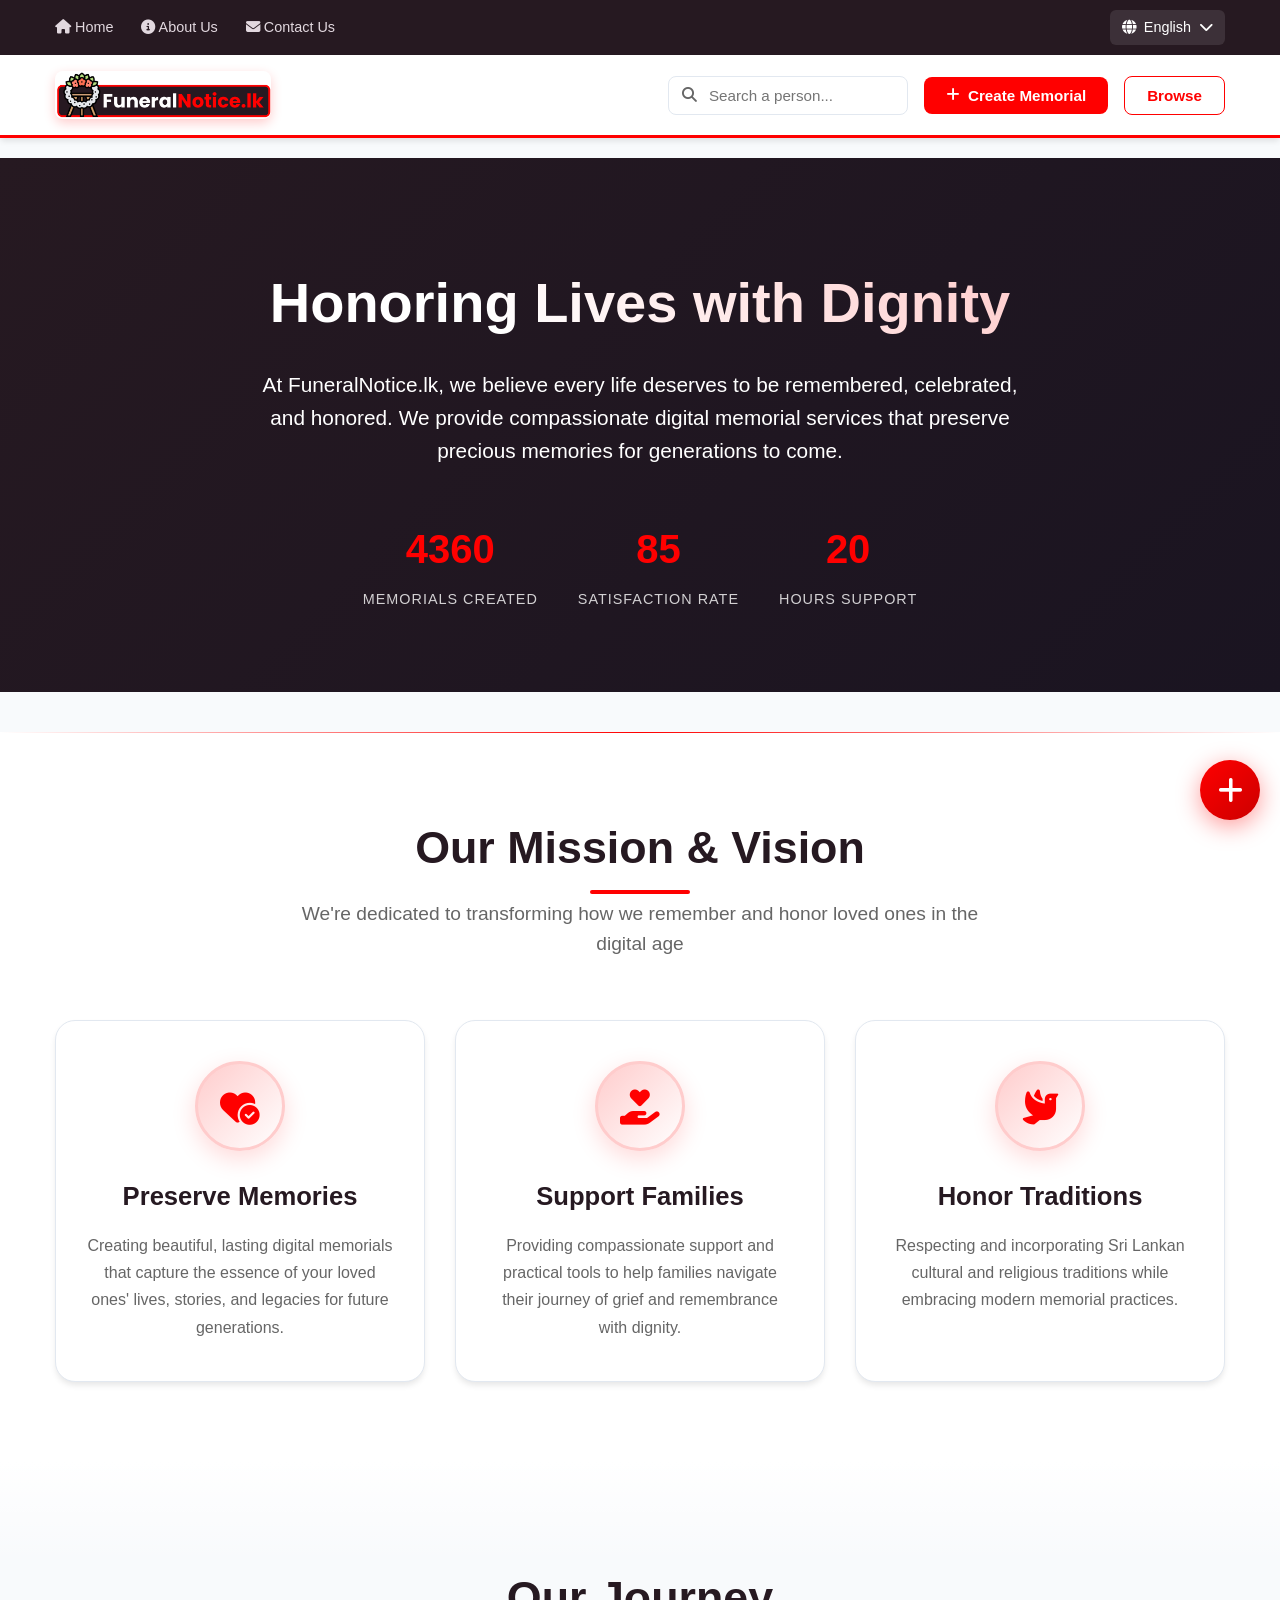
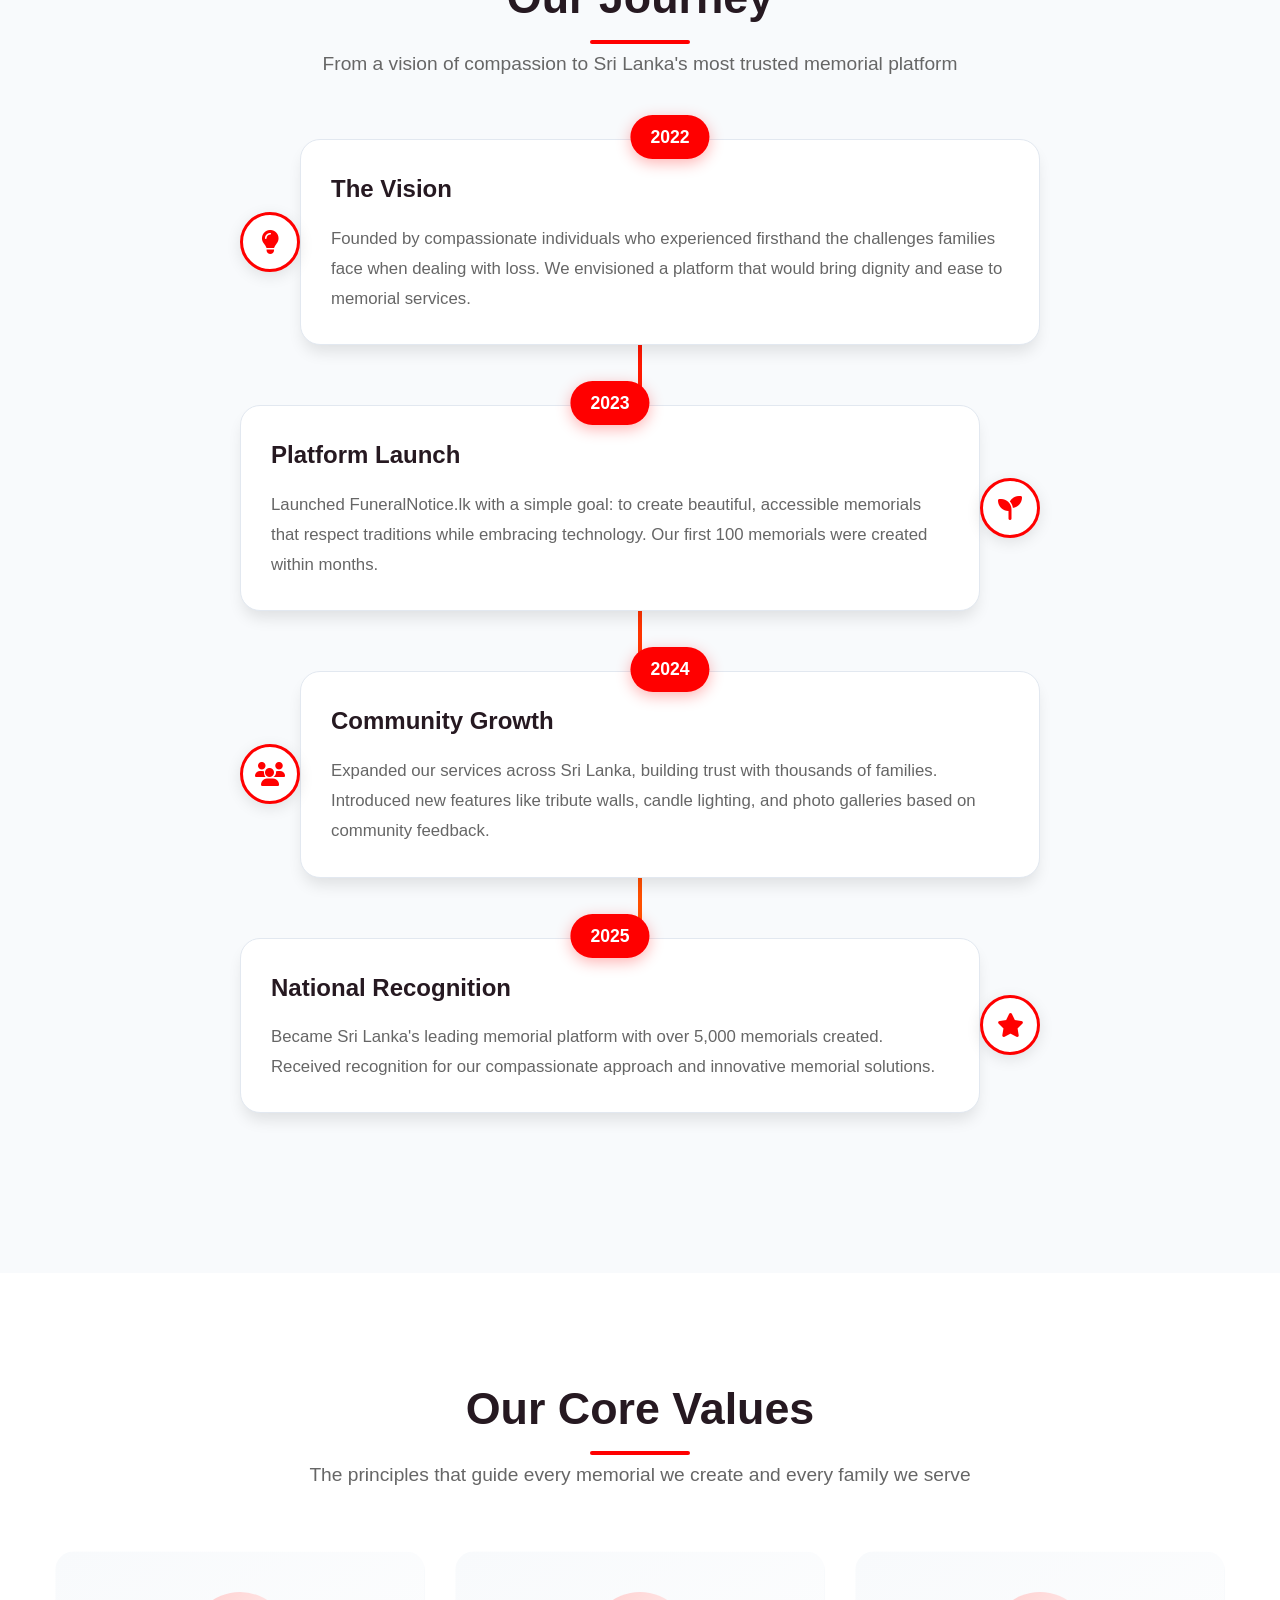
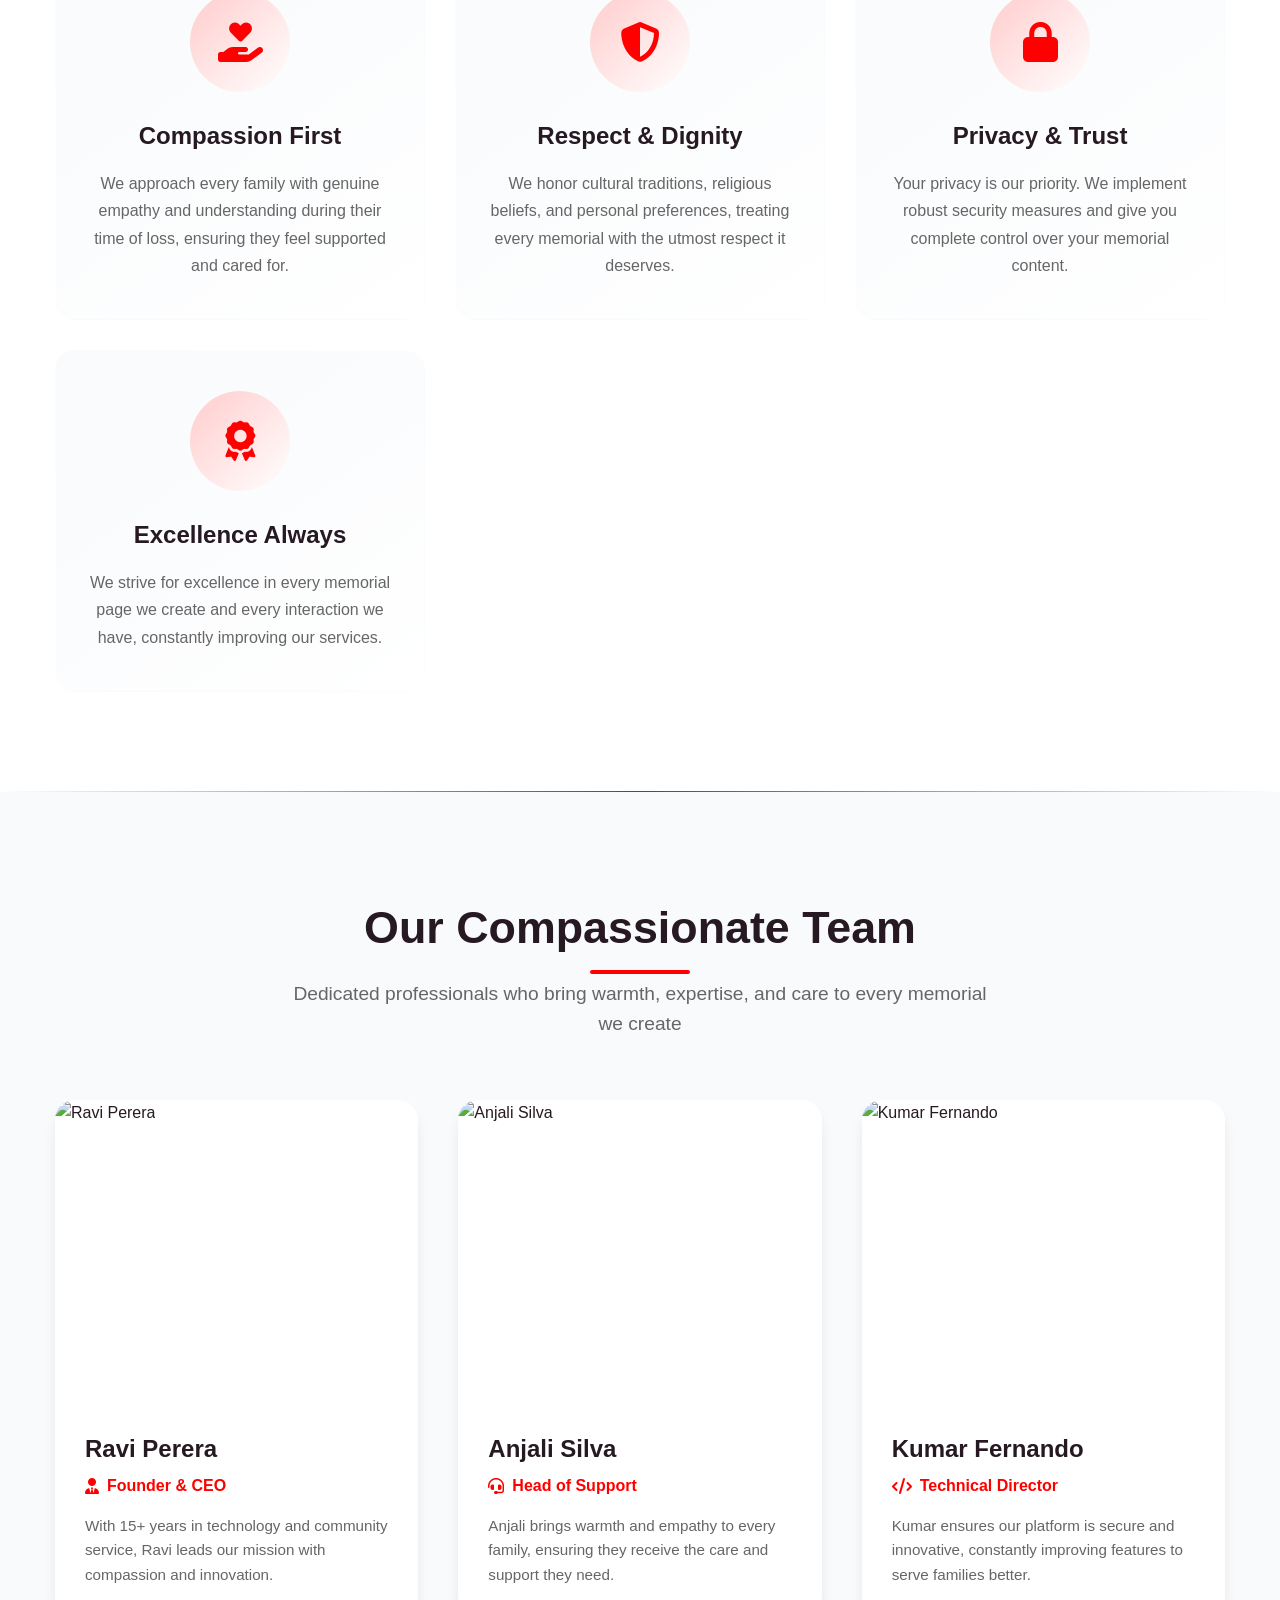
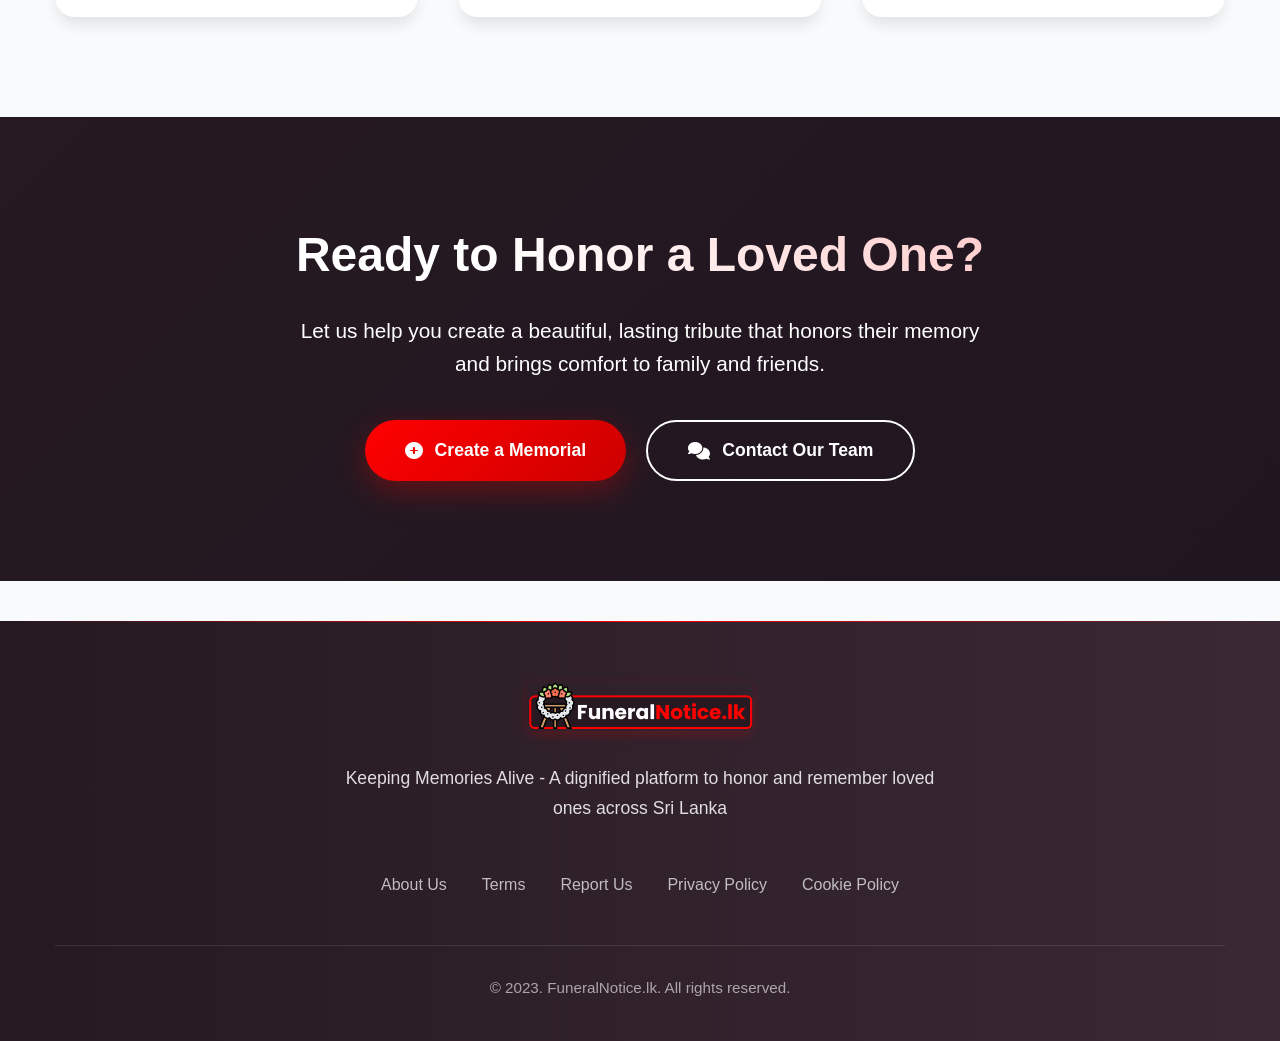
==== commit 7b3e4f91: "seperated nav bar Nd footer" ====
--- a/about.html
+++ b/about.html
@@ -1,11 +1,13 @@
 <!DOCTYPE html>
 <html lang="en">
+
 <head>
     <meta charset="UTF-8">
     <meta name="viewport" content="width=device-width, initial-scale=1.0">
     <title>About Us - FuneralNotice.lk</title>
-    <meta name="description" content="Learn about FuneralNotice.lk - A dignified platform to honor and remember loved ones in Sri Lanka.">
-    
+    <meta name="description"
+        content="Learn about FuneralNotice.lk - A dignified platform to honor and remember loved ones in Sri Lanka.">
+
     <!-- Open Graph Tags -->
     <meta property="og:type" content="website">
     <meta property="og:url" content="https://funeralnotice.lk/about.html">
@@ -24,7 +26,7 @@
 
     <link rel="stylesheet" href="https://cdnjs.cloudflare.com/ajax/libs/font-awesome/6.4.0/css/all.min.css">
     <link rel="stylesheet" href="https://cdnjs.cloudflare.com/ajax/libs/animate.css/4.1.1/animate.min.css">
-    
+
     <style>
         :root {
             --primary: #ff0000;
@@ -41,9 +43,9 @@
             --border: #e2e8f0;
             --card-bg: #ffffff;
             --sidebar-bg: #ffffff;
-            --shadow-sm: 0 1px 3px rgba(0,0,0,0.12);
-            --shadow-md: 0 4px 6px -1px rgba(0,0,0,0.1);
-            --shadow-lg: 0 10px 15px -3px rgba(0,0,0,0.1);
+            --shadow-sm: 0 1px 3px rgba(0, 0, 0, 0.12);
+            --shadow-md: 0 4px 6px -1px rgba(0, 0, 0, 0.1);
+            --shadow-lg: 0 10px 15px -3px rgba(0, 0, 0, 0.1);
             --radius: 12px;
             --transition: all 0.3s cubic-bezier(0.4, 0, 0.2, 1);
             --gold: #ffd700;
@@ -65,7 +67,12 @@
             font-weight: 400;
         }
 
-        h1, h2, h3, h4, h5, h6 {
+        h1,
+        h2,
+        h3,
+        h4,
+        h5,
+        h6 {
             font-weight: 600;
         }
 
@@ -82,27 +89,28 @@
             color: var(--white);
             padding: 10px 0;
             font-size: 0.9rem;
-            display: none; /* Hide on mobile, show on desktop */
-        }
-        
+            display: none;
+            /* Hide on mobile, show on desktop */
+        }
+
         @media (min-width: 992px) {
             .header-top {
                 display: block;
             }
         }
-        
+
         .header-top .container {
             display: flex;
             justify-content: space-between;
             align-items: center;
         }
-        
+
         .top-nav ul {
             list-style: none;
             display: flex;
             gap: 28px;
         }
-        
+
         .top-nav a {
             color: #e2d8df;
             text-decoration: none;
@@ -112,11 +120,11 @@
             padding: 4px 0;
             position: relative;
         }
-        
+
         .top-nav a:hover {
             color: var(--white);
         }
-        
+
         .top-nav a::after {
             content: '';
             position: absolute;
@@ -127,11 +135,11 @@
             background: var(--accent);
             transition: var(--transition);
         }
-        
+
         .top-nav a:hover::after {
             width: 100%;
         }
-        
+
         .language-selector {
             display: flex;
             align-items: center;
@@ -142,11 +150,11 @@
             border-radius: 6px;
             transition: var(--transition);
         }
-        
+
         .language-selector:hover {
             background: rgba(255, 255, 255, 0.15);
         }
-        
+
         /* Main Header with Logo Animation */
         header {
             background: var(--white);
@@ -157,24 +165,24 @@
             /* ADDED: Thin red line under header */
             border-bottom: 3px solid var(--primary);
         }
-        
+
         .main-header {
             padding: 16px 0;
         }
-        
+
         .header-container {
             display: flex;
             justify-content: space-between;
             align-items: center;
             gap: 20px;
         }
-        
+
         .logo-container {
             display: flex;
             align-items: center;
             gap: 12px;
         }
-        
+
         .logo-img {
             height: 48px;
             width: auto;
@@ -183,25 +191,31 @@
             transform-origin: center;
             box-shadow: 0 4px 12px rgba(255, 0, 0, 0.2);
         }
-        
+
         @keyframes heartbeat {
-            0%, 100% {
+
+            0%,
+            100% {
                 transform: scale(1);
             }
+
             5% {
                 transform: scale(1.1);
             }
+
             10% {
                 transform: scale(1);
             }
+
             15% {
                 transform: scale(1.15);
             }
+
             20% {
                 transform: scale(1);
             }
         }
-        
+
         .logo-text {
             font-size: 1.6rem;
             font-weight: 700;
@@ -210,7 +224,7 @@
             position: relative;
             overflow: hidden;
         }
-        
+
         .logo-text::after {
             content: '';
             position: absolute;
@@ -222,44 +236,50 @@
             transform: translateX(-100%);
             animation: slideIn 3s ease-in-out infinite;
         }
-        
+
         @keyframes slideIn {
-            0%, 100% {
+
+            0%,
+            100% {
                 transform: translateX(-100%);
             }
+
             50% {
                 transform: translateX(100%);
             }
         }
-        
+
         .logo-text span {
             color: var(--primary);
             position: relative;
             display: inline-block;
             animation: pulse 2s ease-in-out infinite;
         }
-        
+
         @keyframes pulse {
-            0%, 100% {
+
+            0%,
+            100% {
                 transform: scale(1);
                 text-shadow: 0 0 0 rgba(255, 0, 0, 0);
             }
+
             50% {
                 transform: scale(1.05);
                 text-shadow: 0 0 10px rgba(255, 0, 0, 0.3);
             }
         }
-        
+
         .header-actions {
             display: flex;
             align-items: center;
             gap: 16px;
         }
-        
+
         .search-box {
             position: relative;
         }
-        
+
         .search-box input {
             padding: 10px 16px 10px 40px;
             border: 1px solid var(--border);
@@ -270,14 +290,14 @@
             transition: var(--transition);
             color: var(--dark-text);
         }
-        
+
         .search-box input:focus {
             outline: none;
             border-color: var(--primary);
             box-shadow: 0 0 0 3px rgba(255, 0, 0, 0.1);
             width: 260px;
         }
-        
+
         .search-box i {
             position: absolute;
             left: 14px;
@@ -286,7 +306,7 @@
             color: var(--light-text);
             font-size: 0.95rem;
         }
-        
+
         .btn {
             padding: 10px 22px;
             border-radius: 8px;
@@ -299,53 +319,54 @@
             align-items: center;
             gap: 8px;
         }
-        
+
         .btn-primary {
             background: var(--primary);
             color: var(--white);
         }
-        
+
         .btn-primary:hover {
             background: var(--primary-dark);
             transform: translateY(-2px);
             box-shadow: var(--shadow-lg);
         }
-        
+
         .btn-outline {
             background: transparent;
             border: 1px solid var(--primary);
             color: var(--primary);
         }
-        
+
         .btn-outline:hover {
             background: var(--primary);
             color: var(--white);
         }
-        
+
         /* Contact Info Bar - MOBILE ONLY */
         .contact-info {
             background: linear-gradient(90deg, var(--secondary) 0%, var(--secondary-light) 100%);
             color: var(--white);
             padding: 10px 0;
             font-size: 0.9rem;
-            display: none; /* Hidden by default, shown only on mobile */
+            display: none;
+            /* Hidden by default, shown only on mobile */
             /* ADDED: Thin red line under contact info */
             border-bottom: 3px solid var(--primary);
         }
-        
+
         @media (max-width: 991px) {
             .contact-info {
                 display: block;
             }
         }
-        
+
         .contact-container {
             display: flex;
             justify-content: space-between;
             align-items: center;
             gap: 10px;
         }
-        
+
         @media (max-width: 768px) {
             .contact-container {
                 flex-direction: row;
@@ -354,27 +375,27 @@
                 gap: 10px;
             }
         }
-        
+
         @media (max-width: 480px) {
             .contact-container {
                 gap: 8px;
                 flex-wrap: nowrap;
             }
         }
-        
+
         .contact-display {
             display: flex;
             align-items: center;
             gap: 8px;
             flex-wrap: nowrap;
         }
-        
+
         @media (max-width: 480px) {
             .contact-display {
                 gap: 6px;
             }
         }
-        
+
         .phone-number {
             font-weight: 600;
             font-size: 1rem;
@@ -383,14 +404,14 @@
             gap: 6px;
             white-space: nowrap;
         }
-        
+
         @media (max-width: 480px) {
             .phone-number {
                 font-size: 0.9rem;
                 gap: 4px;
             }
         }
-        
+
         .badge {
             background: var(--primary);
             color: white;
@@ -401,7 +422,7 @@
             margin-left: 6px;
             white-space: nowrap;
         }
-        
+
         @media (max-width: 480px) {
             .badge {
                 padding: 2px 6px;
@@ -409,7 +430,7 @@
                 margin-left: 4px;
             }
         }
-        
+
         .whatsapp-btn {
             background: linear-gradient(135deg, #25D366 0%, #128C7E 100%);
             color: white;
@@ -424,7 +445,7 @@
             font-size: 0.85rem;
             white-space: nowrap;
         }
-        
+
         @media (max-width: 480px) {
             .whatsapp-btn {
                 padding: 5px 10px;
@@ -432,12 +453,12 @@
                 gap: 4px;
             }
         }
-        
+
         .whatsapp-btn:hover {
             transform: translateY(-2px);
             box-shadow: 0 6px 20px rgba(37, 211, 102, 0.3);
         }
-        
+
         /* Small WhatsApp button for sponsor header */
         .whatsapp-btn-small {
             background: linear-gradient(135deg, #25D366 0%, #128C7E 100%);
@@ -453,12 +474,12 @@
             transition: var(--transition);
             white-space: nowrap;
         }
-        
+
         .whatsapp-btn-small:hover {
             transform: translateY(-2px);
             box-shadow: 0 4px 12px rgba(37, 211, 102, 0.3);
         }
-        
+
         /* Mobile Menu Button */
         .mobile-menu-btn {
             display: none;
@@ -470,13 +491,13 @@
             padding: 8px;
             z-index: 1001;
         }
-        
+
         @media (max-width: 768px) {
             .mobile-menu-btn {
                 display: block;
             }
         }
-        
+
         /* Sponsored Ads */
         .sponsored-ads-container {
             margin-bottom: 20px;
@@ -602,29 +623,29 @@
             cursor: pointer;
             padding: 8px;
         }
-        
+
         @media (max-width: 768px) {
             .mobile-search-toggle {
                 display: block;
             }
         }
-        
+
         .mobile-search-container {
             display: none;
             padding: 15px;
             background: var(--white);
             border-bottom: 1px solid var(--border);
         }
-        
+
         .mobile-search-container.active {
             display: block;
         }
-        
+
         .mobile-search-box {
             position: relative;
             width: 100%;
         }
-        
+
         .mobile-search-box input {
             width: 100%;
             padding: 12px 16px 12px 45px;
@@ -633,7 +654,7 @@
             font-size: 1rem;
             background: var(--light-bg);
         }
-        
+
         .mobile-search-box i {
             position: absolute;
             left: 16px;
@@ -641,7 +662,7 @@
             transform: translateY(-50%);
             color: var(--light-text);
         }
-        
+
         /* Mobile Menu Styles */
         .mobile-menu-overlay {
             display: none;
@@ -653,7 +674,7 @@
             background: rgba(0, 0, 0, 0.5);
             z-index: 999;
         }
-        
+
         .mobile-menu-container {
             display: none;
             position: fixed;
@@ -668,17 +689,17 @@
             transform: translateX(100%);
             transition: transform 0.3s ease;
         }
-        
+
         @media (max-width: 480px) {
             .mobile-menu-container {
                 width: 100%;
             }
         }
-        
+
         .mobile-menu-container.active {
             transform: translateX(0);
         }
-        
+
         .mobile-menu-header {
             background: linear-gradient(90deg, var(--secondary) 0%, var(--secondary-light) 100%);
             color: white;
@@ -689,12 +710,12 @@
             /* ADDED: Thin red line under mobile menu header */
             border-bottom: 3px solid var(--primary);
         }
-        
+
         .mobile-menu-header h3 {
             font-size: 1.2rem;
             font-weight: 600;
         }
-        
+
         .mobile-menu-close {
             background: transparent;
             border: none;
@@ -702,15 +723,15 @@
             font-size: 1.5rem;
             cursor: pointer;
         }
-        
+
         .mobile-menu-content {
             padding: 20px;
         }
-        
+
         .mobile-menu-section {
             margin-bottom: 25px;
         }
-        
+
         .mobile-menu-section h4 {
             color: var(--secondary);
             font-size: 1rem;
@@ -719,15 +740,15 @@
             border-bottom: 2px solid var(--border);
             font-weight: 600;
         }
-        
+
         .mobile-menu-nav {
             list-style: none;
         }
-        
+
         .mobile-menu-nav li {
             margin-bottom: 8px;
         }
-        
+
         .mobile-menu-nav a {
             display: flex;
             align-items: center;
@@ -738,25 +759,25 @@
             border-radius: 8px;
             transition: var(--transition);
         }
-        
+
         .mobile-menu-nav a:hover {
             background: var(--light-bg);
             color: var(--primary);
         }
-        
+
         .mobile-menu-nav a.active {
             background: var(--primary-light);
             color: var(--primary);
             font-weight: 600;
         }
-        
+
         .mobile-contact-info {
             background: var(--light-bg);
             padding: 15px;
             border-radius: 10px;
             margin-top: 20px;
         }
-        
+
         .mobile-contact-info .phone-number {
             font-size: 1.1rem;
             font-weight: 600;
@@ -766,7 +787,7 @@
             align-items: center;
             gap: 10px;
         }
-        
+
         .mobile-whatsapp-btn {
             display: block;
             width: 100%;
@@ -780,7 +801,7 @@
             margin-top: 15px;
             transition: var(--transition);
         }
-        
+
         .mobile-whatsapp-btn:hover {
             transform: translateY(-2px);
             box-shadow: 0 4px 12px rgba(37, 211, 102, 0.3);
@@ -806,6 +827,7 @@
                 transform: translateY(-100%);
                 opacity: 0;
             }
+
             to {
                 transform: translateY(0);
                 opacity: 1;
@@ -835,10 +857,13 @@
         }
 
         @keyframes pulseLogo {
-            0%, 100% {
+
+            0%,
+            100% {
                 transform: scale(1);
                 box-shadow: 0 4px 12px rgba(255, 0, 0, 0.3);
             }
+
             50% {
                 transform: scale(1.05);
                 box-shadow: 0 6px 20px rgba(255, 0, 0, 0.5);
@@ -998,10 +1023,13 @@
         }
 
         @keyframes floatCreate {
-            0%, 100% {
+
+            0%,
+            100% {
                 transform: translateY(0) rotate(0deg);
                 box-shadow: 0 6px 25px rgba(255, 0, 0, 0.4);
             }
+
             50% {
                 transform: translateY(-10px) rotate(5deg);
                 box-shadow: 0 12px 30px rgba(255, 0, 0, 0.6);
@@ -1016,27 +1044,30 @@
 
         /* Hide desktop header parts on mobile */
         @media (max-width: 992px) {
-            header, .header-top, .contact-info {
+
+            header,
+            .header-top,
+            .contact-info {
                 display: none !important;
             }
-            
+
             .mobile-app-header {
                 display: flex;
             }
-            
+
             .mobile-bottom-nav {
                 display: flex;
             }
-            
+
             .mobile-create-notice-float {
                 display: flex;
             }
-            
+
             /* Hide desktop footer on mobile */
             footer {
                 display: none !important;
             }
-            
+
             /* Adjust main body padding for bottom nav */
             .main-body {
                 padding-bottom: 80px !important;
@@ -1048,27 +1079,27 @@
             .mobile-app-header {
                 padding: 12px 15px;
             }
-            
+
             .mobile-logo {
                 height: 36px;
             }
-            
+
             .mobile-header-title {
                 font-size: 1.1rem;
             }
-            
+
             .mobile-header-icon {
                 font-size: 1.2rem;
                 padding: 6px;
                 width: 40px;
                 height: 40px;
             }
-            
+
             .mobile-language-selector {
                 padding: 6px 10px;
                 font-size: 0.8rem;
             }
-            
+
             .mobile-create-notice-float {
                 width: 55px;
                 height: 55px;
@@ -1076,15 +1107,15 @@
                 bottom: 70px;
                 right: 15px;
             }
-            
+
             .mobile-nav-item {
                 padding: 8px 3px;
             }
-            
+
             .mobile-nav-item i {
                 font-size: 1.3rem;
             }
-            
+
             .mobile-nav-item .nav-label {
                 font-size: 0.65rem;
             }
@@ -1113,9 +1144,11 @@
             0% {
                 background-position: 0% 50%;
             }
+
             50% {
                 background-position: 100% 50%;
             }
+
             100% {
                 background-position: 0% 50%;
             }
@@ -1156,6 +1189,7 @@
                 opacity: 0;
                 transform: translateY(30px);
             }
+
             to {
                 opacity: 1;
                 transform: translateY(0);
@@ -1267,9 +1301,12 @@
         }
 
         @keyframes float {
-            0%, 100% {
+
+            0%,
+            100% {
                 transform: translateY(0);
             }
+
             50% {
                 transform: translateY(-10px);
             }
@@ -1280,9 +1317,17 @@
             animation-delay: calc(var(--i) * 0.2s);
         }
 
-        .mission-card:nth-child(1) { --i: 0; }
-        .mission-card:nth-child(2) { --i: 1; }
-        .mission-card:nth-child(3) { --i: 2; }
+        .mission-card:nth-child(1) {
+            --i: 0;
+        }
+
+        .mission-card:nth-child(2) {
+            --i: 1;
+        }
+
+        .mission-card:nth-child(3) {
+            --i: 2;
+        }
 
         .mission-card::before {
             content: '';
@@ -1796,9 +1841,12 @@
         }
 
         @keyframes pulse-glow {
-            0%, 100% {
+
+            0%,
+            100% {
                 box-shadow: 0 0 20px rgba(255, 0, 0, 0.1);
             }
+
             50% {
                 box-shadow: 0 0 40px rgba(255, 0, 0, 0.3);
             }
@@ -1887,167 +1935,167 @@
             .header-actions .search-box {
                 display: none;
             }
-            
+
             .header-actions .btn {
                 padding: 8px 16px;
                 font-size: 0.85rem;
             }
-            
+
             .header-container {
                 gap: 15px;
             }
-            
+
             .hero-title {
                 font-size: 2.8rem;
             }
-            
+
             .cta-title {
                 font-size: 2.5rem;
             }
-            
+
             .section-title {
                 font-size: 2.3rem;
             }
-            
+
             .story-timeline::before {
                 left: 30px;
             }
-            
+
             .timeline-item {
                 flex-direction: row !important;
                 margin-left: 60px;
             }
-            
+
             .timeline-icon {
                 position: absolute;
                 left: -60px;
             }
-            
+
             .timeline-year {
                 left: -80px;
                 transform: none;
             }
         }
-        
+
         @media (max-width: 768px) {
             .header-actions {
                 gap: 8px;
             }
-            
+
             .header-actions .btn {
                 padding: 8px 12px;
             }
-            
+
             .header-actions .btn span {
                 display: none;
             }
-            
+
             .header-actions .btn i {
                 margin: 0;
             }
-            
+
             .logo-img {
                 height: 40px;
             }
-            
+
             .container {
                 padding: 0 10px;
             }
-            
+
             .hero-title {
                 font-size: 2.2rem;
             }
-            
+
             .hero-subtitle {
                 font-size: 1.1rem;
             }
-            
+
             .cta-title {
                 font-size: 2rem;
             }
-            
+
             .section-title {
                 font-size: 2rem;
             }
-            
+
             .mission-grid,
             .values-grid,
             .team-grid {
                 grid-template-columns: 1fr;
                 gap: 25px;
             }
-            
+
             .cta-buttons {
                 flex-direction: column;
                 align-items: center;
             }
-            
+
             .cta-btn {
                 width: 100%;
                 max-width: 300px;
                 justify-content: center;
             }
-            
+
             .hero-stats {
                 gap: 20px;
             }
-            
+
             .stat-number {
                 font-size: 2rem;
             }
         }
-        
+
         @media (max-width: 480px) {
             .header-actions {
                 gap: 5px;
             }
-            
+
             .header-actions .btn {
                 padding: 6px 10px;
                 font-size: 0.8rem;
             }
-            
+
             .mobile-menu-btn {
                 font-size: 1.3rem;
                 padding: 6px;
             }
-            
+
             .logo-img {
                 height: 36px;
             }
-            
+
             .container {
                 padding: 0 8px;
             }
-            
+
             .hero-title {
                 font-size: 1.8rem;
             }
-            
+
             .section-title {
                 font-size: 1.8rem;
             }
-            
+
             .mission-card,
             .value-card,
             .team-member {
                 padding: 30px 20px;
             }
-            
+
             .timeline-content {
                 padding: 25px 20px;
             }
-            
+
             .stat-number {
                 font-size: 1.8rem;
             }
-            
+
             .footer-links {
                 gap: 20px;
                 margin-bottom: 20px;
                 padding: 0 10px;
             }
-            
+
             .footer-tagline {
                 font-size: 0.9rem;
                 margin-bottom: 20px;
@@ -2058,141 +2106,9 @@
 </head>
 
 <body>
-    <!-- Top Navigation - Hidden on Mobile -->
-    <div class="header-top">
-        <div class="container">
-            <nav class="top-nav">
-                <ul>
-                    <li><a href="index.html"><i class="fas fa-home"></i> Home</a></li>
-                    <li><a href="about.html"><i class="fas fa-info-circle"></i> About Us</a></li>
-                    <li><a href="contact.html"><i class="fas fa-envelope"></i> Contact Us</a></li>
-                </ul>
-            </nav>
-            <div class="language-selector">
-                <i class="fas fa-globe"></i>
-                <span>English</span>
-                <i class="fas fa-chevron-down"></i>
-            </div>
-        </div>
-    </div>
-
-    <!-- Mobile App Header (Shows only on mobile) -->
-    <div class="mobile-app-header">
-        <div class="container">
-            <div class="mobile-header-left">
-                <img src="funeral notice logo.png" alt="FuneralNotice.lk" class="mobile-logo">
-            </div>
-            <div class="mobile-header-right">
-                <!-- Language selector in mobile header -->
-                <div class="mobile-language-selector" id="mobileLanguageSelector">
-                    <i class="fas fa-globe"></i>
-                    <span>EN</span>
-                </div>
-                <!-- Search button in mobile header -->
-                <div class="mobile-header-icon search-icon" id="mobileSearchIcon">
-                    <i class="fas fa-search"></i>
-                </div>
-            </div>
-        </div>
-    </div>
-
-    <!-- Main Header -->
-    <header>
-        <div class="container">
-            <div class="main-header">
-                <div class="header-container">
-                    <!-- Mobile Menu Button -->
-                    <button class="mobile-menu-btn" id="mobileMenuBtn">
-                        <i class="fas fa-bars"></i>
-                    </button>
-                    
-                    <!-- Mobile Search Toggle -->
-                    <button class="mobile-search-toggle" id="mobileSearchToggle">
-                        <i class="fas fa-search"></i>
-                    </button>
-                    
-                    <div class="logo-container">
-                        <img src="funeral notice logo.png" alt="FuneralNotice.lk" class="logo-img">
-                    </div>
-                    
-                    <div class="header-actions">
-                        <div class="search-box hide-on-mobile">
-                            <i class="fas fa-search"></i>
-                            <input type="text" placeholder="Search a person..." id="desktopSearchInput">
-                        </div>
-                        <button class="btn btn-primary" id="createFuneralNoticeBtn">
-                            <i class="fas fa-plus"></i> <span class="hide-on-mobile">Create Memorial</span>
-                        </button>
-                        <button class="btn btn-outline hide-on-mobile" onclick="window.location.href='index.html'">Browse</button>
-                    </div>
-                </div>
-            </div>
-        </div>
-        
-        <!-- Mobile Search Container -->
-        <div class="mobile-search-container" id="mobileSearchContainer">
-            <div class="container">
-                <div class="mobile-search-box">
-                    <i class="fas fa-search"></i>
-                    <input type="text" placeholder="Search a person..." id="mobileSearchInput">
-                </div>
-            </div>
-        </div>
-    </header>
-
-    <!-- Contact Info - Only shown on mobile -->
-    <div class="contact-info">
-        <div class="container contact-container">
-            <div class="contact-display">
-                <i class="fas fa-phone"></i>
-                <span class="phone-number">+94 11 234 5678</span>
-                <span class="badge">24/7</span>
-            </div>
-            <div>
-                <a href="#" class="whatsapp-btn">
-                    <i class="fab fa-whatsapp"></i> Chat with us
-                </a>
-            </div>
-        </div>
-    </div>
-
-    <!-- Improved Mobile Menu -->
-<div class="mobile-menu-overlay" id="mobileMenuOverlay"></div>
-<div class="mobile-menu-container" id="mobileMenuContainer">
-    <div class="mobile-menu-header">
-        <div class="mobile-menu-title">
-            <h3><i class="fas fa-compass"></i> Menu</h3>
-        </div>
-        <button class="mobile-menu-close" id="mobileMenuClose">
-            <i class="fas fa-times"></i>
-        </button>
-    </div>
-    
-    <div class="mobile-menu-content">
-        <!-- User Profile Section -->
-       
-        <!-- Main Navigation -->
-        <div class="mobile-menu-section">
-            <h4><i class="fas fa-compass"></i> Navigation</h4>
-            <ul class="mobile-menu-nav">
-                <li><a href="index.html"><i class="fas fa-home"></i> Home</a></li>
-                <li><a href="about.html"><i class="fas fa-info-circle"></i> About Us</a></li>
-                <li><a href="create.html"><i class="fas fa-plus-circle"></i> Create Memorial</a></li>
-                <li><a href="gallery.html"><i class="fas fa-images"></i> Memorial Gallery</a></li>
-                <li><a href="contact.html" class="active"><i class="fas fa-envelope"></i> Contact Us</a></li>
-            </ul>
-        </div>
-        
-     
-            <div class="advertise-cta">
-                <p>Want to advertise here?</p>
-                <a href="https://wa.me/94754727075" target="_blank" class="advertise-btn">
-                    <i class="fab fa-whatsapp"></i> Contact for Ads
-                </a>
-            </div>
-        </div>
-    </div>
-</div>
+    <!-- Navbar Component -->
+    <div id="navbar-placeholder"></div>
+
 
     <!-- About Page Content -->
     <div class="main-body">
@@ -2200,8 +2116,10 @@
         <section class="about-hero">
             <div class="hero-content">
                 <h1 class="hero-title fade-in">Honoring Lives with Dignity</h1>
-                <p class="hero-subtitle fade-in">At FuneralNotice.lk, we believe every life deserves to be remembered, celebrated, and honored. We provide compassionate digital memorial services that preserve precious memories for generations to come.</p>
-                
+                <p class="hero-subtitle fade-in">At FuneralNotice.lk, we believe every life deserves to be remembered,
+                    celebrated, and honored. We provide compassionate digital memorial services that preserve precious
+                    memories for generations to come.</p>
+
                 <div class="hero-stats">
                     <div class="stat-item fade-in">
                         <span class="stat-number" data-count="5000">0</span>
@@ -2224,32 +2142,36 @@
             <div class="container">
                 <div class="section-header fade-in">
                     <h2 class="section-title">Our Mission & Vision</h2>
-                    <p class="section-subtitle">We're dedicated to transforming how we remember and honor loved ones in the digital age</p>
+                    <p class="section-subtitle">We're dedicated to transforming how we remember and honor loved ones in
+                        the digital age</p>
                 </div>
-                
+
                 <div class="mission-grid">
                     <div class="mission-card stagger-item">
                         <div class="mission-icon">
                             <i class="fas fa-heart-circle-check"></i>
                         </div>
                         <h3>Preserve Memories</h3>
-                        <p>Creating beautiful, lasting digital memorials that capture the essence of your loved ones' lives, stories, and legacies for future generations.</p>
+                        <p>Creating beautiful, lasting digital memorials that capture the essence of your loved ones'
+                            lives, stories, and legacies for future generations.</p>
                     </div>
-                    
+
                     <div class="mission-card stagger-item">
                         <div class="mission-icon">
                             <i class="fas fa-hand-holding-heart"></i>
                         </div>
                         <h3>Support Families</h3>
-                        <p>Providing compassionate support and practical tools to help families navigate their journey of grief and remembrance with dignity.</p>
+                        <p>Providing compassionate support and practical tools to help families navigate their journey
+                            of grief and remembrance with dignity.</p>
                     </div>
-                    
+
                     <div class="mission-card stagger-item">
                         <div class="mission-icon">
                             <i class="fas fa-dove"></i>
                         </div>
                         <h3>Honor Traditions</h3>
-                        <p>Respecting and incorporating Sri Lankan cultural and religious traditions while embracing modern memorial practices.</p>
+                        <p>Respecting and incorporating Sri Lankan cultural and religious traditions while embracing
+                            modern memorial practices.</p>
                     </div>
                 </div>
             </div>
@@ -2260,9 +2182,10 @@
             <div class="container">
                 <div class="section-header fade-in">
                     <h2 class="section-title">Our Journey</h2>
-                    <p class="section-subtitle">From a vision of compassion to Sri Lanka's most trusted memorial platform</p>
+                    <p class="section-subtitle">From a vision of compassion to Sri Lanka's most trusted memorial
+                        platform</p>
                 </div>
-                
+
                 <div class="story-timeline">
                     <div class="timeline-item stagger-item">
                         <div class="timeline-icon">
@@ -2271,10 +2194,12 @@
                         <div class="timeline-content">
                             <div class="timeline-year">2022</div>
                             <h3>The Vision</h3>
-                            <p>Founded by compassionate individuals who experienced firsthand the challenges families face when dealing with loss. We envisioned a platform that would bring dignity and ease to memorial services.</p>
+                            <p>Founded by compassionate individuals who experienced firsthand the challenges families
+                                face when dealing with loss. We envisioned a platform that would bring dignity and ease
+                                to memorial services.</p>
                         </div>
                     </div>
-                    
+
                     <div class="timeline-item stagger-item">
                         <div class="timeline-icon">
                             <i class="fas fa-seedling"></i>
@@ -2282,10 +2207,12 @@
                         <div class="timeline-content">
                             <div class="timeline-year">2023</div>
                             <h3>Platform Launch</h3>
-                            <p>Launched FuneralNotice.lk with a simple goal: to create beautiful, accessible memorials that respect traditions while embracing technology. Our first 100 memorials were created within months.</p>
+                            <p>Launched FuneralNotice.lk with a simple goal: to create beautiful, accessible memorials
+                                that respect traditions while embracing technology. Our first 100 memorials were created
+                                within months.</p>
                         </div>
                     </div>
-                    
+
                     <div class="timeline-item stagger-item">
                         <div class="timeline-icon">
                             <i class="fas fa-users"></i>
@@ -2293,10 +2220,12 @@
                         <div class="timeline-content">
                             <div class="timeline-year">2024</div>
                             <h3>Community Growth</h3>
-                            <p>Expanded our services across Sri Lanka, building trust with thousands of families. Introduced new features like tribute walls, candle lighting, and photo galleries based on community feedback.</p>
+                            <p>Expanded our services across Sri Lanka, building trust with thousands of families.
+                                Introduced new features like tribute walls, candle lighting, and photo galleries based
+                                on community feedback.</p>
                         </div>
                     </div>
-                    
+
                     <div class="timeline-item stagger-item">
                         <div class="timeline-icon">
                             <i class="fas fa-star"></i>
@@ -2304,7 +2233,8 @@
                         <div class="timeline-content">
                             <div class="timeline-year">2025</div>
                             <h3>National Recognition</h3>
-                            <p>Became Sri Lanka's leading memorial platform with over 5,000 memorials created. Received recognition for our compassionate approach and innovative memorial solutions.</p>
+                            <p>Became Sri Lanka's leading memorial platform with over 5,000 memorials created. Received
+                                recognition for our compassionate approach and innovative memorial solutions.</p>
                         </div>
                     </div>
                 </div>
@@ -2316,40 +2246,45 @@
             <div class="container">
                 <div class="section-header fade-in">
                     <h2 class="section-title">Our Core Values</h2>
-                    <p class="section-subtitle">The principles that guide every memorial we create and every family we serve</p>
+                    <p class="section-subtitle">The principles that guide every memorial we create and every family we
+                        serve</p>
                 </div>
-                
+
                 <div class="values-grid">
                     <div class="value-card stagger-item">
                         <div class="value-icon-wrapper">
                             <i class="fas fa-hand-holding-heart"></i>
                         </div>
                         <h3>Compassion First</h3>
-                        <p>We approach every family with genuine empathy and understanding during their time of loss, ensuring they feel supported and cared for.</p>
+                        <p>We approach every family with genuine empathy and understanding during their time of loss,
+                            ensuring they feel supported and cared for.</p>
                     </div>
-                    
+
                     <div class="value-card stagger-item">
                         <div class="value-icon-wrapper">
                             <i class="fas fa-shield-alt"></i>
                         </div>
                         <h3>Respect & Dignity</h3>
-                        <p>We honor cultural traditions, religious beliefs, and personal preferences, treating every memorial with the utmost respect it deserves.</p>
+                        <p>We honor cultural traditions, religious beliefs, and personal preferences, treating every
+                            memorial with the utmost respect it deserves.</p>
                     </div>
-                    
+
                     <div class="value-card stagger-item">
                         <div class="value-icon-wrapper">
                             <i class="fas fa-lock"></i>
                         </div>
                         <h3>Privacy & Trust</h3>
-                        <p>Your privacy is our priority. We implement robust security measures and give you complete control over your memorial content.</p>
+                        <p>Your privacy is our priority. We implement robust security measures and give you complete
+                            control over your memorial content.</p>
                     </div>
-                    
+
                     <div class="value-card stagger-item">
                         <div class="value-icon-wrapper">
                             <i class="fas fa-award"></i>
                         </div>
                         <h3>Excellence Always</h3>
-                        <p>We strive for excellence in every memorial page we create and every interaction we have, constantly improving our services.</p>
+                        <p>We strive for excellence in every memorial page we create and every interaction we have,
+                            constantly improving our services.</p>
                     </div>
                 </div>
             </div>
@@ -2360,13 +2295,15 @@
             <div class="container">
                 <div class="section-header fade-in">
                     <h2 class="section-title">Our Compassionate Team</h2>
-                    <p class="section-subtitle">Dedicated professionals who bring warmth, expertise, and care to every memorial we create</p>
+                    <p class="section-subtitle">Dedicated professionals who bring warmth, expertise, and care to every
+                        memorial we create</p>
                 </div>
-                
+
                 <div class="team-grid">
                     <div class="team-member stagger-item">
                         <div class="member-image-wrapper">
-                            <img src="https://images.unsplash.com/photo-1560250097-0b93528c311a?ixlib=rb-4.0.3&auto=format&fit=crop&w=500&q=80" alt="Ravi Perera" class="member-image">
+                            <img src="https://images.unsplash.com/photo-1560250097-0b93528c311a?ixlib=rb-4.0.3&auto=format&fit=crop&w=500&q=80"
+                                alt="Ravi Perera" class="member-image">
                             <div class="member-overlay">
                                 <div class="member-role">
                                     <i class="fas fa-envelope"></i>
@@ -2380,13 +2317,15 @@
                                 <i class="fas fa-user-tie"></i>
                                 Founder & CEO
                             </div>
-                            <p class="member-bio">With 15+ years in technology and community service, Ravi leads our mission with compassion and innovation.</p>
+                            <p class="member-bio">With 15+ years in technology and community service, Ravi leads our
+                                mission with compassion and innovation.</p>
                         </div>
                     </div>
-                    
+
                     <div class="team-member stagger-item">
                         <div class="member-image-wrapper">
-                            <img src="https://images.unsplash.com/photo-1582750433449-648ed127bb54?ixlib=rb-4.0.3&auto=format&fit=crop&w=500&q=80" alt="Anjali Silva" class="member-image">
+                            <img src="https://images.unsplash.com/photo-1582750433449-648ed127bb54?ixlib=rb-4.0.3&auto=format&fit=crop&w=500&q=80"
+                                alt="Anjali Silva" class="member-image">
                             <div class="member-overlay">
                                 <div class="member-role">
                                     <i class="fas fa-envelope"></i>
@@ -2400,13 +2339,15 @@
                                 <i class="fas fa-headset"></i>
                                 Head of Support
                             </div>
-                            <p class="member-bio">Anjali brings warmth and empathy to every family, ensuring they receive the care and support they need.</p>
+                            <p class="member-bio">Anjali brings warmth and empathy to every family, ensuring they
+                                receive the care and support they need.</p>
                         </div>
                     </div>
-                    
+
                     <div class="team-member stagger-item">
                         <div class="member-image-wrapper">
-                            <img src="https://images.unsplash.com/photo-1573496359142-b8d87734a5a2?ixlib=rb-4.0.3&auto=format&fit=crop&w=500&q=80" alt="Kumar Fernando" class="member-image">
+                            <img src="https://images.unsplash.com/photo-1573496359142-b8d87734a5a2?ixlib=rb-4.0.3&auto=format&fit=crop&w=500&q=80"
+                                alt="Kumar Fernando" class="member-image">
                             <div class="member-overlay">
                                 <div class="member-role">
                                     <i class="fas fa-envelope"></i>
@@ -2420,7 +2361,8 @@
                                 <i class="fas fa-code"></i>
                                 Technical Director
                             </div>
-                            <p class="member-bio">Kumar ensures our platform is secure and innovative, constantly improving features to serve families better.</p>
+                            <p class="member-bio">Kumar ensures our platform is secure and innovative, constantly
+                                improving features to serve families better.</p>
                         </div>
                     </div>
                 </div>
@@ -2432,8 +2374,9 @@
             <div class="container">
                 <div class="cta-content">
                     <h2 class="cta-title fade-in">Ready to Honor a Loved One?</h2>
-                    <p class="cta-subtitle fade-in">Let us help you create a beautiful, lasting tribute that honors their memory and brings comfort to family and friends.</p>
-                    
+                    <p class="cta-subtitle fade-in">Let us help you create a beautiful, lasting tribute that honors
+                        their memory and brings comfort to family and friends.</p>
+
                     <div class="cta-buttons">
                         <button class="cta-btn cta-btn-primary" onclick="window.location.href='create.html'">
                             <i class="fas fa-plus-circle"></i>
@@ -2449,68 +2392,36 @@
         </section>
     </div>
 
-    <!-- Footer -->
-    <footer class="hide-on-mobile">
-        <div class="container">
-            <div class="footer-content">
-                <div class="footer-logo">
-                    <img src="funeral notice logo.png" alt="FuneralNotice.lk" class="logo-img">
-                </div>
-                <div class="footer-tagline">
-                    Keeping Memories Alive - A dignified platform to honor and remember loved ones across Sri Lanka
-                </div>
-                
-                <div class="footer-links">
-                    <a href="about.html">About Us</a>
-                    <a href="terms.html">Terms</a>
-                    <a href="#">Report Us</a>
-                    <a href="privacy.html">Privacy Policy</a>
-                    <a href="cookies.html">Cookie Policy</a>
-                </div>
-                
-                <div class="copyright">
-                    © 2023. FuneralNotice.lk. All rights reserved.
-                </div>
-            </div>
-        </div>
-    </footer>
-
-    <!-- UPDATED Mobile Bottom Navigation - Removed obituaries and remembrance, added about and contact -->
-    <div class="mobile-bottom-nav">
-        <div class="nav-container">
-            <div class="mobile-nav-item" data-page="home" onclick="window.location.href='index.html'">
-                <i class="fas fa-home"></i>
-                <span class="nav-label">Home</span>
-            </div>
-            <div class="mobile-nav-item" data-page="about" onclick="window.location.href='about.html'">
-                <i class="fas fa-info-circle"></i>
-                <span class="nav-label">About</span>
-            </div>
-            <div class="mobile-nav-item" data-page="contact" onclick="window.location.href='contact.html'">
-                <i class="fas fa-envelope"></i>
-                <span class="nav-label">Contact</span>
-            </div>
-            <div class="mobile-nav-item" data-page="whatsapp" onclick="window.open('https://wa.me/94711234567', '_blank')">
-                <i class="fab fa-whatsapp"></i>
-                <span class="nav-label">WhatsApp</span>
-            </div>
-            <div class="mobile-nav-item" data-page="menu" id="mobileBottomMenuBtn">
-                <i class="fas fa-bars"></i>
-                <span class="nav-label">Menu</span>
-            </div>
-        </div>
-    </div>
-
-    <!-- UPDATED: Mobile Create Notice Button (replaces floating WhatsApp) -->
-    <div class="mobile-create-notice-float" id="mobileCreateNoticeBtn">
-        <i class="fas fa-plus"></i>
-    </div>
+    <!-- Footer Component -->
+    <div id="footer-placeholder"></div>
 
     <script>
+        // Load navbar and footer components
+        // Load navbar and footer components
+        function loadComponent(url, elementId) {
+            fetch(url)
+                .then(response => response.text())
+                .then(data => {
+                    document.getElementById(elementId).innerHTML = data;
+
+                    // Re-initialize event listeners after navbar loads
+                    if (elementId === 'navbar-placeholder') {
+                        if (typeof initMobileMenu === 'function') initMobileMenu();
+                        if (typeof initMobileSearch === 'function') initMobileSearch();
+                        if (typeof initMobileApp === 'function') initMobileApp();
+                    }
+                })
+                .catch(error => console.error('Error loading component:', error));
+        }
+
+        // Load components when DOM is ready
+        loadComponent('navbar.html', 'navbar-placeholder');
+        loadComponent('footer.html', 'footer-placeholder');
+
         // Scroll Animations
         function initScrollAnimations() {
             const fadeElements = document.querySelectorAll('.fade-in, .stagger-item');
-            
+
             const observer = new IntersectionObserver((entries) => {
                 entries.forEach(entry => {
                     if (entry.isIntersecting) {
@@ -2535,13 +2446,13 @@
         // Animated Counter
         function initCounters() {
             const counters = document.querySelectorAll('.stat-number');
-            
+
             counters.forEach(counter => {
                 const target = parseInt(counter.getAttribute('data-count'));
                 const duration = 2000; // 2 seconds
                 const increment = target / (duration / 16); // 60fps
                 let current = 0;
-                
+
                 const updateCounter = () => {
                     current += increment;
                     if (current < target) {
@@ -2551,7 +2462,7 @@
                         counter.textContent = target;
                     }
                 };
-                
+
                 const observer = new IntersectionObserver((entries) => {
                     entries.forEach(entry => {
                         if (entry.isIntersecting) {
@@ -2560,7 +2471,7 @@
                         }
                     });
                 });
-                
+
                 observer.observe(counter);
             });
         }
@@ -2571,11 +2482,11 @@
             const mobileMenuClose = document.getElementById('mobileMenuClose');
             const mobileMenuContainer = document.getElementById('mobileMenuContainer');
             const mobileMenuOverlay = document.getElementById('mobileMenuOverlay');
-            
+
             if (!mobileMenuBtn || !mobileMenuContainer) return;
-            
+
             // Open mobile menu
-            mobileMenuBtn.addEventListener('click', function(e) {
+            mobileMenuBtn.addEventListener('click', function (e) {
                 e.stopPropagation();
                 mobileMenuContainer.style.display = 'block';
                 mobileMenuOverlay.style.display = 'block';
@@ -2584,7 +2495,7 @@
                 }, 10);
                 document.body.style.overflow = 'hidden';
             });
-            
+
             // Close mobile menu
             function closeMobileMenu() {
                 mobileMenuContainer.classList.remove('active');
@@ -2594,7 +2505,7 @@
                     document.body.style.overflow = '';
                 }, 300);
             }
-            
+
             mobileMenuClose.addEventListener('click', closeMobileMenu);
             mobileMenuOverlay.addEventListener('click', closeMobileMenu);
         }
@@ -2603,15 +2514,15 @@
         function initMobileSearch() {
             const searchToggle = document.getElementById('mobileSearchToggle');
             const searchContainer = document.getElementById('mobileSearchContainer');
-            
+
             if (!searchToggle || !searchContainer) return;
-            
-            searchToggle.addEventListener('click', function() {
+
+            searchToggle.addEventListener('click', function () {
                 searchContainer.classList.toggle('active');
             });
-            
+
             // Close search when clicking outside
-            document.addEventListener('click', function(e) {
+            document.addEventListener('click', function (e) {
                 if (!searchToggle.contains(e.target) && !searchContainer.contains(e.target)) {
                     searchContainer.classList.remove('active');
                 }
@@ -2623,18 +2534,18 @@
             // Mobile language selector
             const mobileLanguageSelector = document.getElementById('mobileLanguageSelector');
             if (mobileLanguageSelector) {
-                mobileLanguageSelector.addEventListener('click', function() {
+                mobileLanguageSelector.addEventListener('click', function () {
                     const currentLang = this.querySelector('span').textContent;
                     const newLang = currentLang === 'EN' ? 'த' : 'EN';
                     this.querySelector('span').textContent = newLang;
                 });
             }
-            
+
             // Mobile search icon
             const mobileSearchIcon = document.getElementById('mobileSearchIcon');
             const mobileSearchContainer = document.getElementById('mobileSearchContainer');
             if (mobileSearchIcon && mobileSearchContainer) {
-                mobileSearchIcon.addEventListener('click', function() {
+                mobileSearchIcon.addEventListener('click', function () {
                     mobileSearchContainer.classList.toggle('active');
                     if (mobileSearchContainer.classList.contains('active')) {
                         const mobileSearchInput = document.getElementById('mobileSearchInput');
@@ -2646,29 +2557,29 @@
                     }
                 });
             }
-            
+
             // Mobile bottom navigation
             document.querySelectorAll('.mobile-nav-item').forEach(item => {
-                item.addEventListener('click', function(e) {
+                item.addEventListener('click', function (e) {
                     const page = this.getAttribute('data-page');
-                    
+
                     // Handle menu page click to open mobile menu
                     if (page === 'menu') {
                         document.getElementById('mobileMenuBtn')?.click();
                     }
                 });
             });
-            
+
             // Mobile Create Notice Button
             const mobileCreateNoticeBtn = document.getElementById('mobileCreateNoticeBtn');
             if (mobileCreateNoticeBtn) {
-                mobileCreateNoticeBtn.addEventListener('click', function() {
+                mobileCreateNoticeBtn.addEventListener('click', function () {
                     const desktopCreateBtn = document.getElementById('createFuneralNoticeBtn');
                     if (desktopCreateBtn) {
                         const originalHTML = desktopCreateBtn.innerHTML;
                         desktopCreateBtn.innerHTML = '<i class="fas fa-spinner fa-spin"></i> Creating...';
                         desktopCreateBtn.disabled = true;
-                        
+
                         setTimeout(() => {
                             desktopCreateBtn.innerHTML = originalHTML;
                             desktopCreateBtn.disabled = false;
@@ -2682,27 +2593,27 @@
         }
 
         // Initialize the page
-        document.addEventListener('DOMContentLoaded', function() {
+        document.addEventListener('DOMContentLoaded', function () {
             // Initialize scroll animations
             initScrollAnimations();
             initCounters();
-            
+
             // Initialize mobile menu
             initMobileMenu();
             initMobileSearch();
-            
+
             // Create Funeral Notice Button - Redirect to create.html
-            document.getElementById('createFuneralNoticeBtn')?.addEventListener('click', function() {
+            document.getElementById('createFuneralNoticeBtn')?.addEventListener('click', function () {
                 this.innerHTML = '<i class="fas fa-spinner fa-spin"></i> Creating...';
                 this.disabled = true;
-                
+
                 setTimeout(() => {
                     window.location.href = 'create.html';
                 }, 500);
             });
-            
+
             // Language selector
-            document.querySelector('.language-selector')?.addEventListener('click', function() {
+            document.querySelector('.language-selector')?.addEventListener('click', function () {
                 const currentLang = this.querySelector('span').textContent;
                 const newLang = currentLang === 'English' ? 'தமிழ்' : 'English';
                 this.querySelector('span').textContent = newLang;
@@ -2711,7 +2622,7 @@
             // Search functionality
             const searchInputs = document.querySelectorAll('input[type="text"]');
             searchInputs.forEach(input => {
-                input.addEventListener('keypress', function(e) {
+                input.addEventListener('keypress', function (e) {
                     if (e.key === 'Enter' && this.value.trim()) {
                         alert(`Searching for: ${this.value}`);
                     }
@@ -2724,7 +2635,7 @@
             }
 
             // Re-initialize on resize
-            window.addEventListener('resize', function() {
+            window.addEventListener('resize', function () {
                 if (window.innerWidth <= 992) {
                     initMobileApp();
                 }
@@ -2732,4 +2643,5 @@
         });
     </script>
 </body>
+
 </html>
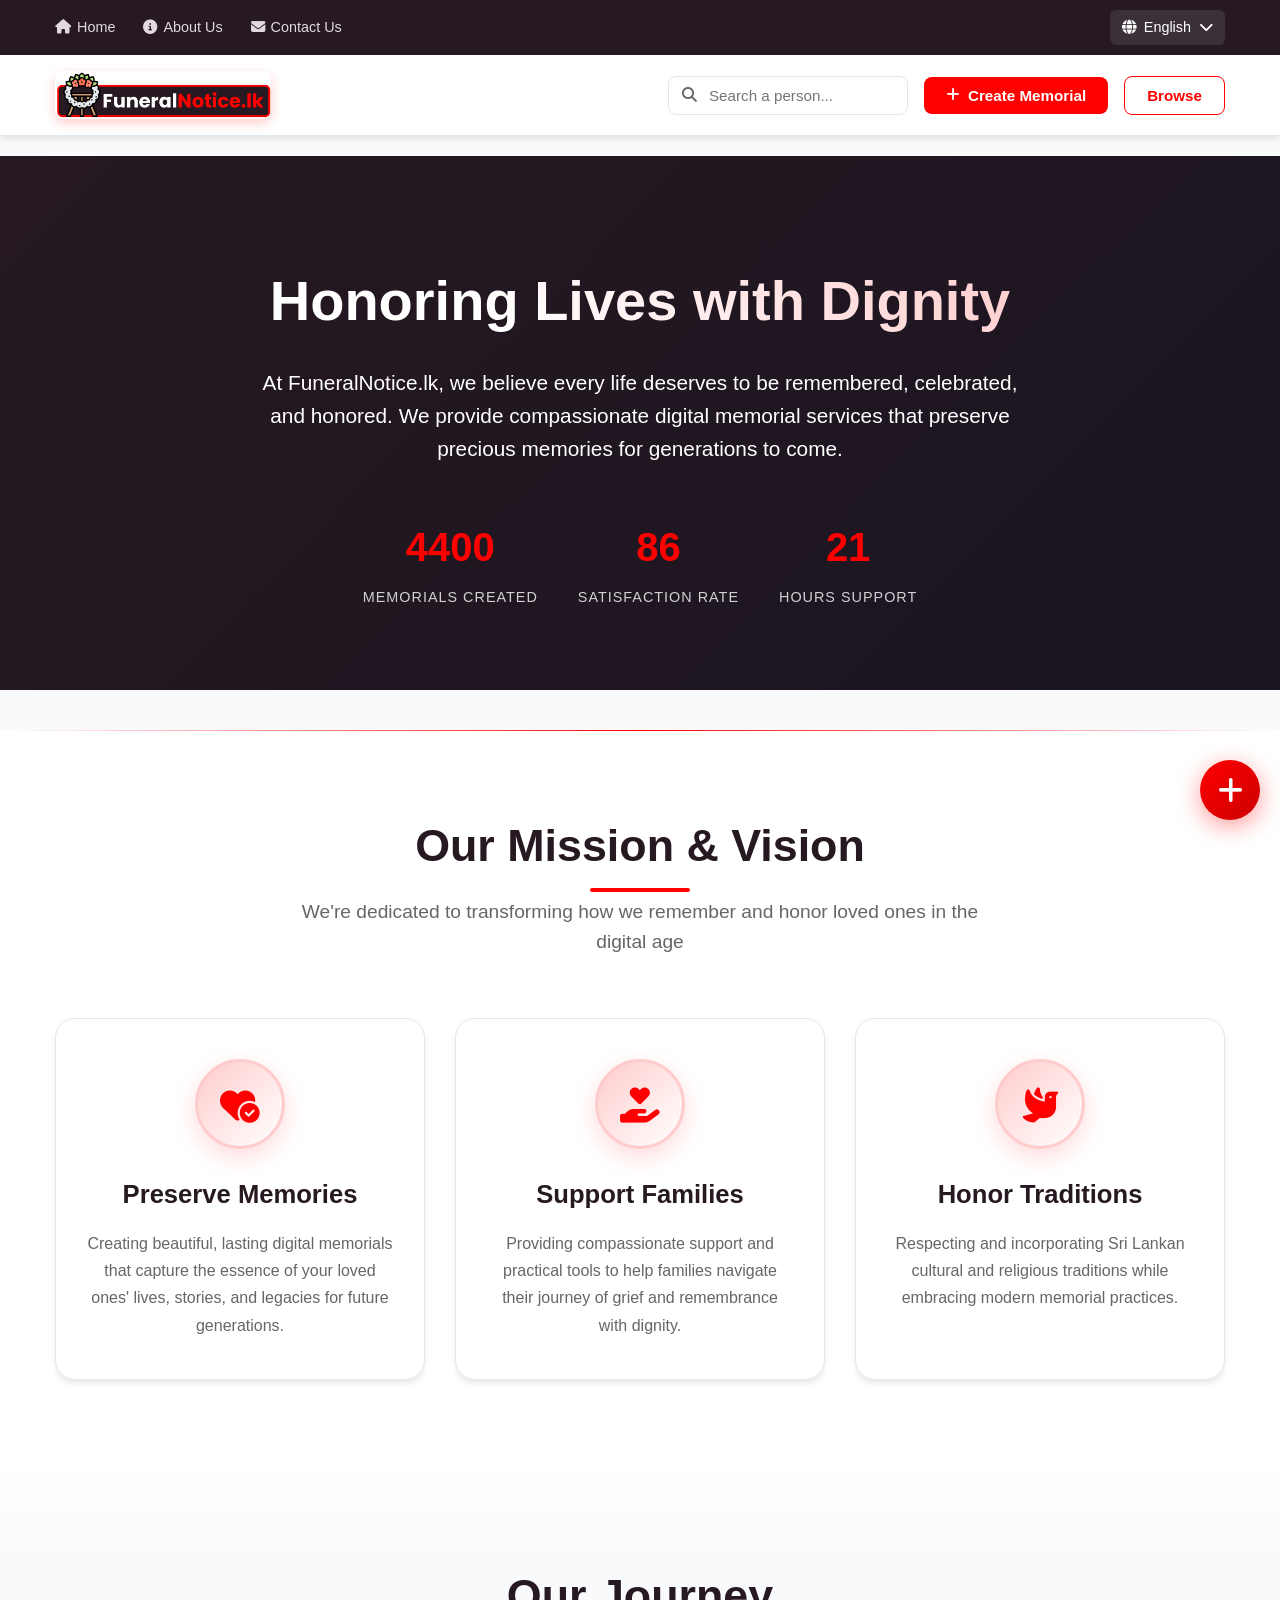
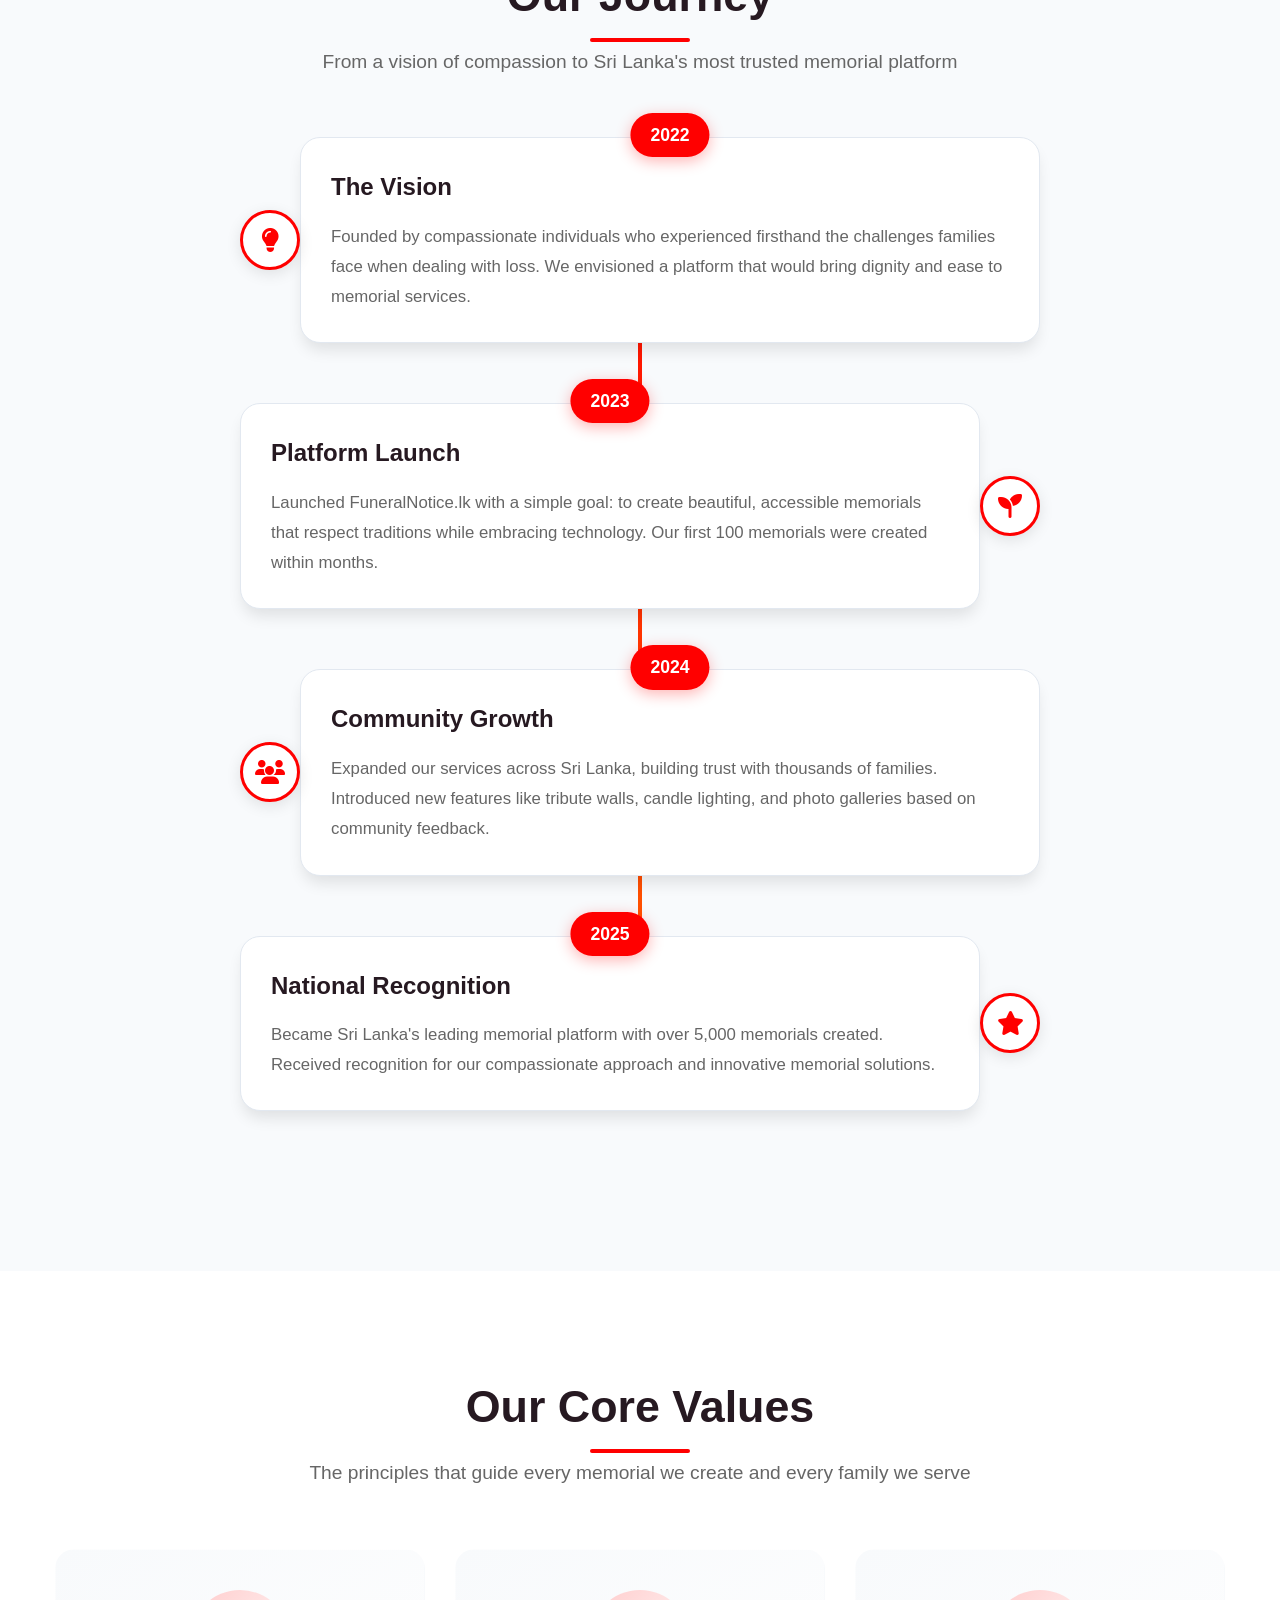
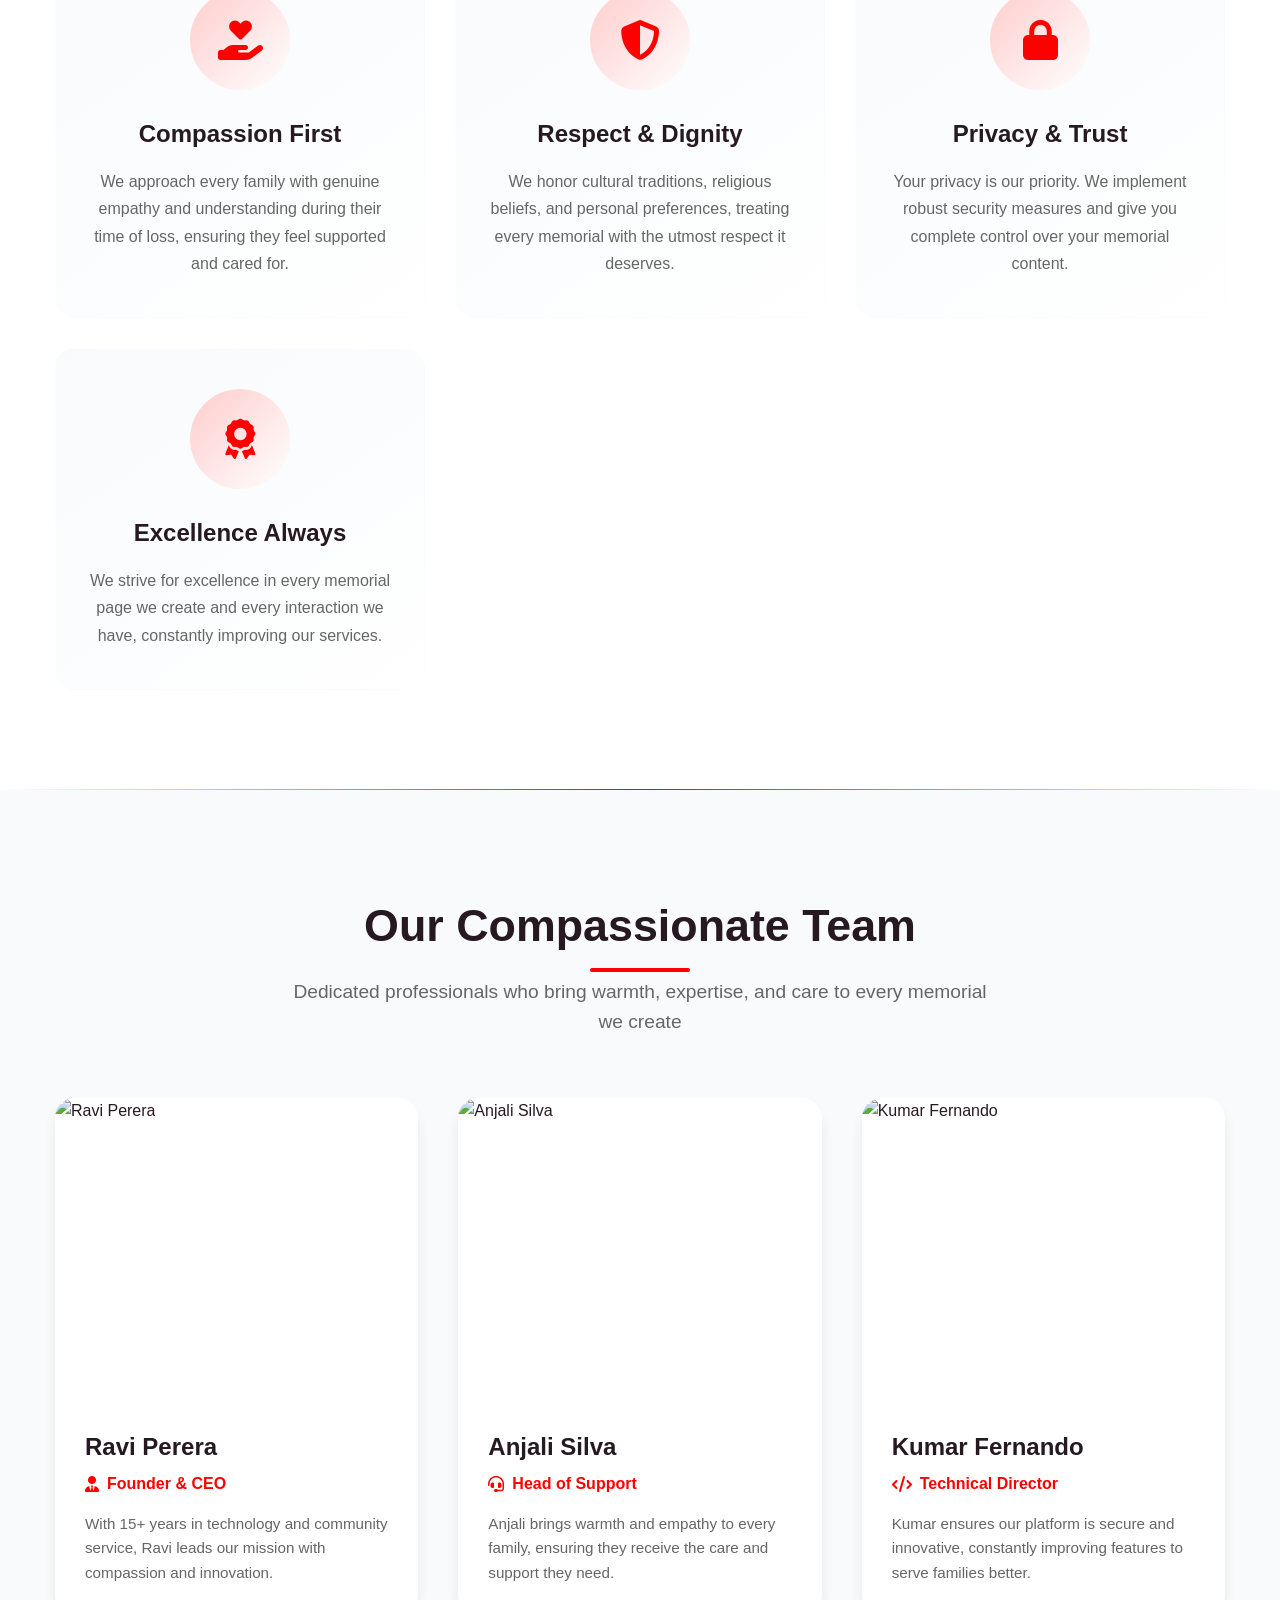
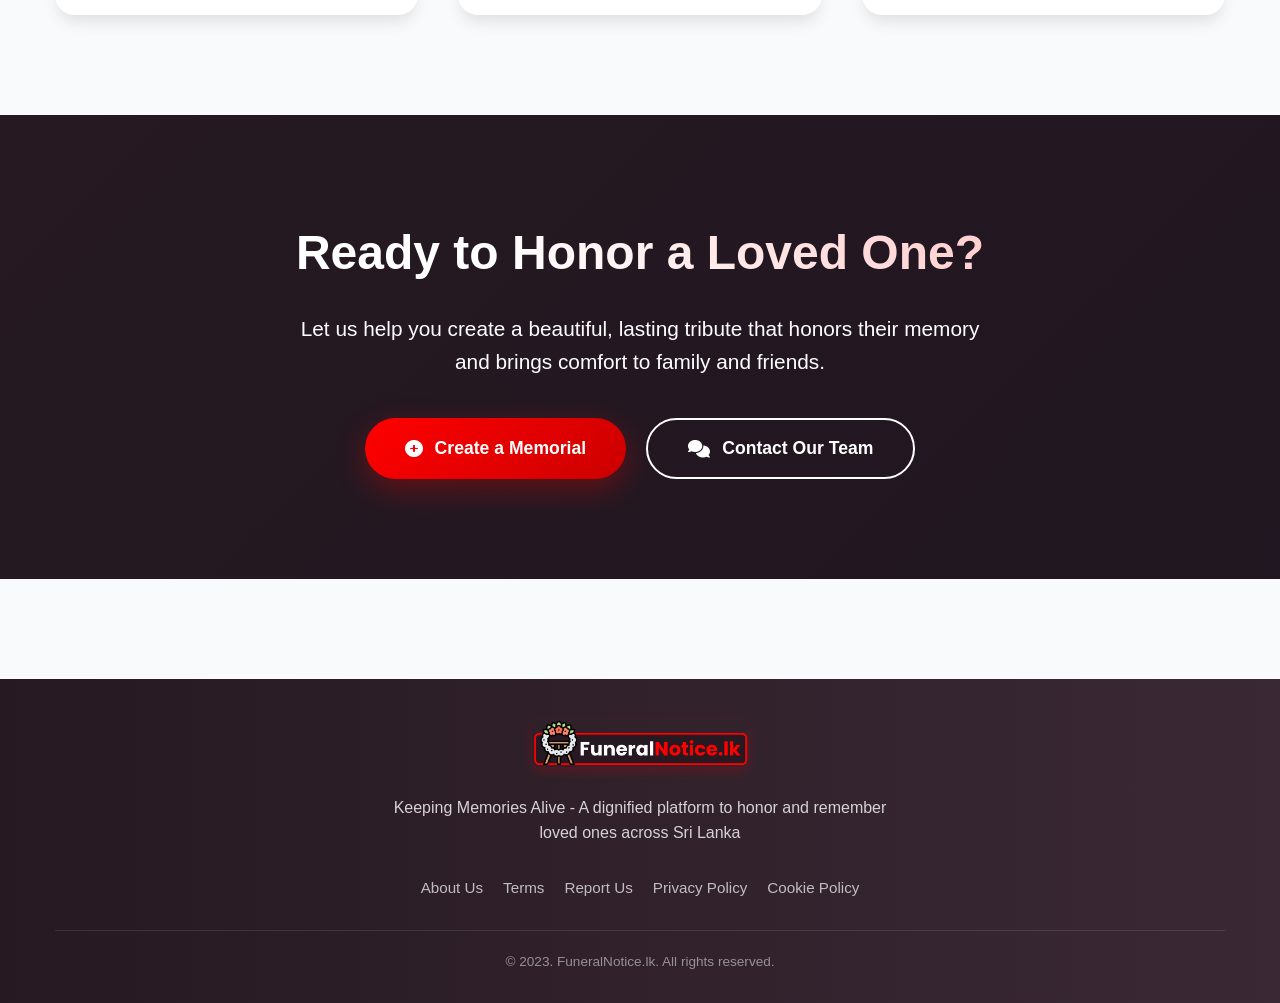
==== commit cc52a364: "seperated style of each file" ====
--- a/about.html
+++ b/about.html
@@ -27,2081 +27,13 @@
     <link rel="stylesheet" href="https://cdnjs.cloudflare.com/ajax/libs/font-awesome/6.4.0/css/all.min.css">
     <link rel="stylesheet" href="https://cdnjs.cloudflare.com/ajax/libs/animate.css/4.1.1/animate.min.css">
 
+    <link rel="stylesheet" href="style/common.css">
+    <link rel="stylesheet" href="style/navbar.css">
+    <link rel="stylesheet" href="style/footer.css">
+    <link rel="stylesheet" href="style/about.css">
+
     <style>
-        :root {
-            --primary: #ff0000;
-            --primary-light: #ffcccc;
-            --primary-dark: #cc0000;
-            --secondary: #261921;
-            --secondary-light: #3a2935;
-            --accent: #ff6600;
-            --light-bg: #f8fafc;
-            --light-bg-2: #f1f5f9;
-            --dark-text: #261921;
-            --light-text: #666666;
-            --white: #ffffff;
-            --border: #e2e8f0;
-            --card-bg: #ffffff;
-            --sidebar-bg: #ffffff;
-            --shadow-sm: 0 1px 3px rgba(0, 0, 0, 0.12);
-            --shadow-md: 0 4px 6px -1px rgba(0, 0, 0, 0.1);
-            --shadow-lg: 0 10px 15px -3px rgba(0, 0, 0, 0.1);
-            --radius: 12px;
-            --transition: all 0.3s cubic-bezier(0.4, 0, 0.2, 1);
-            --gold: #ffd700;
-            --gold-light: #fff9db;
-            --gold-dark: #e6b800;
-        }
-
-        * {
-            box-sizing: border-box;
-            margin: 0;
-            padding: 0;
-        }
-
-        body {
-            font-family: -apple-system, BlinkMacSystemFont, 'Segoe UI', Roboto, Oxygen, Ubuntu, sans-serif;
-            background-color: var(--light-bg);
-            color: var(--dark-text);
-            line-height: 1.6;
-            font-weight: 400;
-        }
-
-        h1,
-        h2,
-        h3,
-        h4,
-        h5,
-        h6 {
-            font-weight: 600;
-        }
-
-        .container {
-            width: 100%;
-            max-width: 1200px;
-            margin: 0 auto;
-            padding: 0 15px;
-        }
-
-        /* ====== HEADER STYLES - EXACTLY LIKE MEMORIAL PAGE ====== */
-        .header-top {
-            background: var(--secondary);
-            color: var(--white);
-            padding: 10px 0;
-            font-size: 0.9rem;
-            display: none;
-            /* Hide on mobile, show on desktop */
-        }
-
-        @media (min-width: 992px) {
-            .header-top {
-                display: block;
-            }
-        }
-
-        .header-top .container {
-            display: flex;
-            justify-content: space-between;
-            align-items: center;
-        }
-
-        .top-nav ul {
-            list-style: none;
-            display: flex;
-            gap: 28px;
-        }
-
-        .top-nav a {
-            color: #e2d8df;
-            text-decoration: none;
-            font-weight: 500;
-            font-size: 0.9rem;
-            transition: var(--transition);
-            padding: 4px 0;
-            position: relative;
-        }
-
-        .top-nav a:hover {
-            color: var(--white);
-        }
-
-        .top-nav a::after {
-            content: '';
-            position: absolute;
-            bottom: 0;
-            left: 0;
-            width: 0;
-            height: 2px;
-            background: var(--accent);
-            transition: var(--transition);
-        }
-
-        .top-nav a:hover::after {
-            width: 100%;
-        }
-
-        .language-selector {
-            display: flex;
-            align-items: center;
-            gap: 8px;
-            cursor: pointer;
-            padding: 6px 12px;
-            background: rgba(255, 255, 255, 0.1);
-            border-radius: 6px;
-            transition: var(--transition);
-        }
-
-        .language-selector:hover {
-            background: rgba(255, 255, 255, 0.15);
-        }
-
-        /* Main Header with Logo Animation */
-        header {
-            background: var(--white);
-            box-shadow: var(--shadow-md);
-            position: sticky;
-            top: 0;
-            z-index: 1000;
-            /* ADDED: Thin red line under header */
-            border-bottom: 3px solid var(--primary);
-        }
-
-        .main-header {
-            padding: 16px 0;
-        }
-
-        .header-container {
-            display: flex;
-            justify-content: space-between;
-            align-items: center;
-            gap: 20px;
-        }
-
-        .logo-container {
-            display: flex;
-            align-items: center;
-            gap: 12px;
-        }
-
-        .logo-img {
-            height: 48px;
-            width: auto;
-            border-radius: 8px;
-            animation: heartbeat 3s ease-in-out infinite both;
-            transform-origin: center;
-            box-shadow: 0 4px 12px rgba(255, 0, 0, 0.2);
-        }
-
-        @keyframes heartbeat {
-
-            0%,
-            100% {
-                transform: scale(1);
-            }
-
-            5% {
-                transform: scale(1.1);
-            }
-
-            10% {
-                transform: scale(1);
-            }
-
-            15% {
-                transform: scale(1.15);
-            }
-
-            20% {
-                transform: scale(1);
-            }
-        }
-
-        .logo-text {
-            font-size: 1.6rem;
-            font-weight: 700;
-            color: var(--secondary);
-            letter-spacing: -0.5px;
-            position: relative;
-            overflow: hidden;
-        }
-
-        .logo-text::after {
-            content: '';
-            position: absolute;
-            bottom: -2px;
-            left: 0;
-            width: 100%;
-            height: 2px;
-            background: linear-gradient(90deg, var(--primary) 0%, var(--secondary) 100%);
-            transform: translateX(-100%);
-            animation: slideIn 3s ease-in-out infinite;
-        }
-
-        @keyframes slideIn {
-
-            0%,
-            100% {
-                transform: translateX(-100%);
-            }
-
-            50% {
-                transform: translateX(100%);
-            }
-        }
-
-        .logo-text span {
-            color: var(--primary);
-            position: relative;
-            display: inline-block;
-            animation: pulse 2s ease-in-out infinite;
-        }
-
-        @keyframes pulse {
-
-            0%,
-            100% {
-                transform: scale(1);
-                text-shadow: 0 0 0 rgba(255, 0, 0, 0);
-            }
-
-            50% {
-                transform: scale(1.05);
-                text-shadow: 0 0 10px rgba(255, 0, 0, 0.3);
-            }
-        }
-
-        .header-actions {
-            display: flex;
-            align-items: center;
-            gap: 16px;
-        }
-
-        .search-box {
-            position: relative;
-        }
-
-        .search-box input {
-            padding: 10px 16px 10px 40px;
-            border: 1px solid var(--border);
-            border-radius: 8px;
-            width: 240px;
-            font-size: 0.95rem;
-            background: var(--white);
-            transition: var(--transition);
-            color: var(--dark-text);
-        }
-
-        .search-box input:focus {
-            outline: none;
-            border-color: var(--primary);
-            box-shadow: 0 0 0 3px rgba(255, 0, 0, 0.1);
-            width: 260px;
-        }
-
-        .search-box i {
-            position: absolute;
-            left: 14px;
-            top: 50%;
-            transform: translateY(-50%);
-            color: var(--light-text);
-            font-size: 0.95rem;
-        }
-
-        .btn {
-            padding: 10px 22px;
-            border-radius: 8px;
-            border: none;
-            cursor: pointer;
-            font-weight: 600;
-            font-size: 0.95rem;
-            transition: var(--transition);
-            display: inline-flex;
-            align-items: center;
-            gap: 8px;
-        }
-
-        .btn-primary {
-            background: var(--primary);
-            color: var(--white);
-        }
-
-        .btn-primary:hover {
-            background: var(--primary-dark);
-            transform: translateY(-2px);
-            box-shadow: var(--shadow-lg);
-        }
-
-        .btn-outline {
-            background: transparent;
-            border: 1px solid var(--primary);
-            color: var(--primary);
-        }
-
-        .btn-outline:hover {
-            background: var(--primary);
-            color: var(--white);
-        }
-
-        /* Contact Info Bar - MOBILE ONLY */
-        .contact-info {
-            background: linear-gradient(90deg, var(--secondary) 0%, var(--secondary-light) 100%);
-            color: var(--white);
-            padding: 10px 0;
-            font-size: 0.9rem;
-            display: none;
-            /* Hidden by default, shown only on mobile */
-            /* ADDED: Thin red line under contact info */
-            border-bottom: 3px solid var(--primary);
-        }
-
-        @media (max-width: 991px) {
-            .contact-info {
-                display: block;
-            }
-        }
-
-        .contact-container {
-            display: flex;
-            justify-content: space-between;
-            align-items: center;
-            gap: 10px;
-        }
-
-        @media (max-width: 768px) {
-            .contact-container {
-                flex-direction: row;
-                justify-content: space-between;
-                align-items: center;
-                gap: 10px;
-            }
-        }
-
-        @media (max-width: 480px) {
-            .contact-container {
-                gap: 8px;
-                flex-wrap: nowrap;
-            }
-        }
-
-        .contact-display {
-            display: flex;
-            align-items: center;
-            gap: 8px;
-            flex-wrap: nowrap;
-        }
-
-        @media (max-width: 480px) {
-            .contact-display {
-                gap: 6px;
-            }
-        }
-
-        .phone-number {
-            font-weight: 600;
-            font-size: 1rem;
-            display: flex;
-            align-items: center;
-            gap: 6px;
-            white-space: nowrap;
-        }
-
-        @media (max-width: 480px) {
-            .phone-number {
-                font-size: 0.9rem;
-                gap: 4px;
-            }
-        }
-
-        .badge {
-            background: var(--primary);
-            color: white;
-            padding: 3px 8px;
-            border-radius: 20px;
-            font-size: 0.7rem;
-            font-weight: 700;
-            margin-left: 6px;
-            white-space: nowrap;
-        }
-
-        @media (max-width: 480px) {
-            .badge {
-                padding: 2px 6px;
-                font-size: 0.65rem;
-                margin-left: 4px;
-            }
-        }
-
-        .whatsapp-btn {
-            background: linear-gradient(135deg, #25D366 0%, #128C7E 100%);
-            color: white;
-            padding: 6px 12px;
-            border-radius: 6px;
-            text-decoration: none;
-            display: inline-flex;
-            align-items: center;
-            gap: 6px;
-            font-weight: 600;
-            transition: var(--transition);
-            font-size: 0.85rem;
-            white-space: nowrap;
-        }
-
-        @media (max-width: 480px) {
-            .whatsapp-btn {
-                padding: 5px 10px;
-                font-size: 0.8rem;
-                gap: 4px;
-            }
-        }
-
-        .whatsapp-btn:hover {
-            transform: translateY(-2px);
-            box-shadow: 0 6px 20px rgba(37, 211, 102, 0.3);
-        }
-
-        /* Small WhatsApp button for sponsor header */
-        .whatsapp-btn-small {
-            background: linear-gradient(135deg, #25D366 0%, #128C7E 100%);
-            color: white;
-            padding: 6px 12px;
-            border-radius: 6px;
-            text-decoration: none;
-            display: inline-flex;
-            align-items: center;
-            gap: 5px;
-            font-size: 0.8rem;
-            font-weight: 600;
-            transition: var(--transition);
-            white-space: nowrap;
-        }
-
-        .whatsapp-btn-small:hover {
-            transform: translateY(-2px);
-            box-shadow: 0 4px 12px rgba(37, 211, 102, 0.3);
-        }
-
-        /* Mobile Menu Button */
-        .mobile-menu-btn {
-            display: none;
-            background: transparent;
-            border: none;
-            color: var(--secondary);
-            font-size: 1.5rem;
-            cursor: pointer;
-            padding: 8px;
-            z-index: 1001;
-        }
-
-        @media (max-width: 768px) {
-            .mobile-menu-btn {
-                display: block;
-            }
-        }
-
-        /* Sponsored Ads */
-        .sponsored-ads-container {
-            margin-bottom: 20px;
-        }
-
-        .sponsored-ad-card {
-            background: var(--light-bg);
-            border-radius: 12px;
-            padding: 15px;
-            margin-bottom: 15px;
-            border: 1px solid var(--border);
-            position: relative;
-            overflow: hidden;
-        }
-
-        .ad-badge {
-            position: absolute;
-            top: 10px;
-            right: 10px;
-            background: linear-gradient(135deg, var(--gold) 0%, var(--gold-dark) 100%);
-            color: var(--secondary);
-            padding: 4px 10px;
-            border-radius: 20px;
-            font-size: 0.7rem;
-            font-weight: 700;
-            display: flex;
-            align-items: center;
-            gap: 5px;
-        }
-
-        .ad-content h5 {
-            color: var(--secondary);
-            margin-bottom: 8px;
-            font-size: 1rem;
-        }
-
-        .ad-content p {
-            color: var(--light-text);
-            font-size: 0.85rem;
-            margin-bottom: 12px;
-            line-height: 1.5;
-        }
-
-        .ad-contact {
-            display: flex;
-            justify-content: space-between;
-            align-items: center;
-            margin-top: 10px;
-        }
-
-        .ad-contact span {
-            font-size: 0.85rem;
-            color: var(--primary);
-            display: flex;
-            align-items: center;
-            gap: 5px;
-            font-weight: 600;
-        }
-
-        .ad-whatsapp-btn {
-            background: linear-gradient(135deg, #25D366 0%, #128C7E 100%);
-            color: white;
-            padding: 6px 12px;
-            border-radius: 6px;
-            text-decoration: none;
-            font-size: 0.8rem;
-            font-weight: 600;
-            display: flex;
-            align-items: center;
-            gap: 5px;
-            transition: var(--transition);
-        }
-
-        .ad-whatsapp-btn:hover {
-            transform: translateY(-2px);
-            box-shadow: 0 4px 12px rgba(37, 211, 102, 0.3);
-        }
-
-        .advertise-cta {
-            text-align: center;
-            padding: 15px;
-            background: var(--gold-light);
-            border-radius: 10px;
-            border: 1px solid var(--gold);
-            margin-top: 15px;
-        }
-
-        .advertise-cta p {
-            color: var(--secondary);
-            font-size: 0.9rem;
-            margin-bottom: 10px;
-            font-weight: 600;
-        }
-
-        .advertise-btn {
-            background: linear-gradient(135deg, var(--primary) 0%, var(--primary-dark) 100%);
-            color: white;
-            padding: 10px 20px;
-            border-radius: 8px;
-            text-decoration: none;
-            font-size: 0.9rem;
-            font-weight: 600;
-            display: inline-flex;
-            align-items: center;
-            gap: 8px;
-            transition: var(--transition);
-            width: 100%;
-            justify-content: center;
-        }
-
-        .advertise-btn:hover {
-            transform: translateY(-2px);
-            box-shadow: 0 4px 15px rgba(255, 0, 0, 0.3);
-        }
-
-        /* Mobile Search Toggle */
-        .mobile-search-toggle {
-            display: none;
-            background: transparent;
-            border: none;
-            color: var(--secondary);
-            font-size: 1.2rem;
-            cursor: pointer;
-            padding: 8px;
-        }
-
-        @media (max-width: 768px) {
-            .mobile-search-toggle {
-                display: block;
-            }
-        }
-
-        .mobile-search-container {
-            display: none;
-            padding: 15px;
-            background: var(--white);
-            border-bottom: 1px solid var(--border);
-        }
-
-        .mobile-search-container.active {
-            display: block;
-        }
-
-        .mobile-search-box {
-            position: relative;
-            width: 100%;
-        }
-
-        .mobile-search-box input {
-            width: 100%;
-            padding: 12px 16px 12px 45px;
-            border: 1px solid var(--border);
-            border-radius: 8px;
-            font-size: 1rem;
-            background: var(--light-bg);
-        }
-
-        .mobile-search-box i {
-            position: absolute;
-            left: 16px;
-            top: 50%;
-            transform: translateY(-50%);
-            color: var(--light-text);
-        }
-
-        /* Mobile Menu Styles */
-        .mobile-menu-overlay {
-            display: none;
-            position: fixed;
-            top: 0;
-            left: 0;
-            right: 0;
-            bottom: 0;
-            background: rgba(0, 0, 0, 0.5);
-            z-index: 999;
-        }
-
-        .mobile-menu-container {
-            display: none;
-            position: fixed;
-            top: 0;
-            right: 0;
-            width: 300px;
-            height: 100vh;
-            background: var(--white);
-            box-shadow: -5px 0 15px rgba(0, 0, 0, 0.1);
-            z-index: 1000;
-            overflow-y: auto;
-            transform: translateX(100%);
-            transition: transform 0.3s ease;
-        }
-
-        @media (max-width: 480px) {
-            .mobile-menu-container {
-                width: 100%;
-            }
-        }
-
-        .mobile-menu-container.active {
-            transform: translateX(0);
-        }
-
-        .mobile-menu-header {
-            background: linear-gradient(90deg, var(--secondary) 0%, var(--secondary-light) 100%);
-            color: white;
-            padding: 20px;
-            display: flex;
-            justify-content: space-between;
-            align-items: center;
-            /* ADDED: Thin red line under mobile menu header */
-            border-bottom: 3px solid var(--primary);
-        }
-
-        .mobile-menu-header h3 {
-            font-size: 1.2rem;
-            font-weight: 600;
-        }
-
-        .mobile-menu-close {
-            background: transparent;
-            border: none;
-            color: white;
-            font-size: 1.5rem;
-            cursor: pointer;
-        }
-
-        .mobile-menu-content {
-            padding: 20px;
-        }
-
-        .mobile-menu-section {
-            margin-bottom: 25px;
-        }
-
-        .mobile-menu-section h4 {
-            color: var(--secondary);
-            font-size: 1rem;
-            margin-bottom: 12px;
-            padding-bottom: 8px;
-            border-bottom: 2px solid var(--border);
-            font-weight: 600;
-        }
-
-        .mobile-menu-nav {
-            list-style: none;
-        }
-
-        .mobile-menu-nav li {
-            margin-bottom: 8px;
-        }
-
-        .mobile-menu-nav a {
-            display: flex;
-            align-items: center;
-            gap: 10px;
-            padding: 10px 12px;
-            color: var(--dark-text);
-            text-decoration: none;
-            border-radius: 8px;
-            transition: var(--transition);
-        }
-
-        .mobile-menu-nav a:hover {
-            background: var(--light-bg);
-            color: var(--primary);
-        }
-
-        .mobile-menu-nav a.active {
-            background: var(--primary-light);
-            color: var(--primary);
-            font-weight: 600;
-        }
-
-        .mobile-contact-info {
-            background: var(--light-bg);
-            padding: 15px;
-            border-radius: 10px;
-            margin-top: 20px;
-        }
-
-        .mobile-contact-info .phone-number {
-            font-size: 1.1rem;
-            font-weight: 600;
-            color: var(--secondary);
-            margin-bottom: 10px;
-            display: flex;
-            align-items: center;
-            gap: 10px;
-        }
-
-        .mobile-whatsapp-btn {
-            display: block;
-            width: 100%;
-            padding: 12px;
-            background: linear-gradient(135deg, #25D366 0%, #128C7E 100%);
-            color: white;
-            text-decoration: none;
-            border-radius: 8px;
-            text-align: center;
-            font-weight: 600;
-            margin-top: 15px;
-            transition: var(--transition);
-        }
-
-        .mobile-whatsapp-btn:hover {
-            transform: translateY(-2px);
-            box-shadow: 0 4px 12px rgba(37, 211, 102, 0.3);
-        }
-
-        /* ====== MOBILE APP STYLES ====== */
-        /* Mobile App Header - Enhanced with animation */
-        .mobile-app-header {
-            display: none;
-            background: linear-gradient(135deg, var(--secondary) 0%, var(--secondary-light) 100%);
-            color: white;
-            padding: 15px 20px;
-            position: sticky;
-            top: 0;
-            z-index: 1000;
-            box-shadow: var(--shadow-md);
-            /* ADDED: Thin red line under mobile app header */
-            border-bottom: 3px solid var(--primary);
-        }
-
-        @keyframes slideDown {
-            from {
-                transform: translateY(-100%);
-                opacity: 0;
-            }
-
-            to {
-                transform: translateY(0);
-                opacity: 1;
-            }
-        }
-
-        .mobile-app-header .container {
-            display: flex;
-            justify-content: space-between;
-            align-items: center;
-            width: 100%;
-        }
-
-        .mobile-header-left {
-            display: flex;
-            align-items: center;
-            gap: 15px;
-        }
-
-        .mobile-logo {
-            height: 40px;
-            width: auto;
-            border-radius: 10px;
-            animation: pulseLogo 2s ease-in-out infinite;
-            box-shadow: 0 4px 12px rgba(255, 0, 0, 0.3);
-            border: 2px solid var(--primary);
-        }
-
-        @keyframes pulseLogo {
-
-            0%,
-            100% {
-                transform: scale(1);
-                box-shadow: 0 4px 12px rgba(255, 0, 0, 0.3);
-            }
-
-            50% {
-                transform: scale(1.05);
-                box-shadow: 0 6px 20px rgba(255, 0, 0, 0.5);
-            }
-        }
-
-        .mobile-header-title {
-            font-weight: 700;
-            font-size: 1.3rem;
-            background: linear-gradient(45deg, white 0%, #ffcccc 100%);
-            -webkit-background-clip: text;
-            -webkit-text-fill-color: transparent;
-            background-clip: text;
-            letter-spacing: -0.5px;
-        }
-
-        .mobile-header-right {
-            display: flex;
-            align-items: center;
-            gap: 10px;
-        }
-
-        .mobile-header-icon {
-            color: white;
-            font-size: 1.3rem;
-            padding: 8px;
-            cursor: pointer;
-            transition: all 0.3s ease;
-            border-radius: 50%;
-            display: flex;
-            align-items: center;
-            justify-content: center;
-            width: 44px;
-            height: 44px;
-        }
-
-        .mobile-header-icon.search-icon {
-            background: rgba(255, 255, 255, 0.1);
-        }
-
-        .mobile-header-icon:hover {
-            background: rgba(255, 255, 255, 0.2);
-            transform: scale(1.1);
-        }
-
-        /* Mobile Language Selector */
-        .mobile-language-selector {
-            display: flex;
-            align-items: center;
-            gap: 6px;
-            cursor: pointer;
-            padding: 8px 12px;
-            background: rgba(255, 255, 255, 0.1);
-            border-radius: 6px;
-            transition: var(--transition);
-            color: white;
-            font-size: 0.9rem;
-            font-weight: 500;
-        }
-
-        .mobile-language-selector:hover {
-            background: rgba(255, 255, 255, 0.15);
-        }
-
-        .mobile-language-selector i {
-            font-size: 1rem;
-        }
-
-        /* UPDATED Mobile Bottom Navigation - Removed obituaries and remembrance, added about and contact */
-        .mobile-bottom-nav {
-            display: none;
-            position: fixed;
-            bottom: 0;
-            left: 0;
-            right: 0;
-            background: var(--secondary-light);
-            border-top: 1px solid rgba(255, 255, 255, 0.1);
-            padding: 10px 0 5px;
-            z-index: 1000;
-            box-shadow: 0 -4px 20px rgba(0, 0, 0, 0.25);
-            /* ADDED: Thin red line above bottom nav */
-            border-top: 3px solid var(--primary);
-        }
-
-        .mobile-bottom-nav .nav-container {
-            display: flex;
-            justify-content: space-around;
-            align-items: center;
-            width: 100%;
-        }
-
-        .mobile-nav-item {
-            display: flex;
-            flex-direction: column;
-            align-items: center;
-            justify-content: center;
-            text-decoration: none;
-            color: rgba(255, 255, 255, 0.7);
-            font-size: 0.7rem;
-            padding: 8px 5px;
-            border-radius: 12px;
-            transition: all 0.3s cubic-bezier(0.4, 0, 0.2, 1);
-            flex: 1;
-            max-width: 80px;
-            cursor: pointer;
-        }
-
-        .mobile-nav-item i {
-            font-size: 1.4rem;
-            margin-bottom: 5px;
-            transition: all 0.3s cubic-bezier(0.4, 0, 0.2, 1);
-            color: rgba(255, 255, 255, 0.7);
-        }
-
-        .mobile-nav-item .nav-label {
-            font-weight: 600;
-            font-size: 0.7rem;
-            transition: all 0.3s ease;
-        }
-
-        .mobile-nav-item:hover {
-            transform: translateY(-3px);
-            background: rgba(255, 255, 255, 0.1);
-        }
-
-        .mobile-nav-item:hover i {
-            transform: scale(1.1);
-            color: white;
-        }
-
-        .mobile-nav-item:hover .nav-label {
-            color: white;
-        }
-
-        /* NEW: Mobile Create Notice Button (replaces floating WhatsApp) */
-        .mobile-create-notice-float {
-            display: none;
-            position: fixed;
-            bottom: 80px;
-            right: 20px;
-            width: 60px;
-            height: 60px;
-            background: linear-gradient(135deg, var(--primary) 0%, var(--primary-dark) 100%);
-            border-radius: 50%;
-            display: flex;
-            align-items: center;
-            justify-content: center;
-            color: white;
-            font-size: 1.8rem;
-            box-shadow: 0 6px 25px rgba(255, 0, 0, 0.4);
-            z-index: 999;
-            cursor: pointer;
-            transition: all 0.3s cubic-bezier(0.4, 0, 0.2, 1);
-            border: none;
-            text-decoration: none;
-            animation: floatCreate 3s ease-in-out infinite;
-        }
-
-        @keyframes floatCreate {
-
-            0%,
-            100% {
-                transform: translateY(0) rotate(0deg);
-                box-shadow: 0 6px 25px rgba(255, 0, 0, 0.4);
-            }
-
-            50% {
-                transform: translateY(-10px) rotate(5deg);
-                box-shadow: 0 12px 30px rgba(255, 0, 0, 0.6);
-            }
-        }
-
-        .mobile-create-notice-float:hover {
-            transform: scale(1.1) rotate(90deg);
-            box-shadow: 0 10px 35px rgba(255, 0, 0, 0.6);
-            animation: none;
-        }
-
-        /* Hide desktop header parts on mobile */
-        @media (max-width: 992px) {
-
-            header,
-            .header-top,
-            .contact-info {
-                display: none !important;
-            }
-
-            .mobile-app-header {
-                display: flex;
-            }
-
-            .mobile-bottom-nav {
-                display: flex;
-            }
-
-            .mobile-create-notice-float {
-                display: flex;
-            }
-
-            /* Hide desktop footer on mobile */
-            footer {
-                display: none !important;
-            }
-
-            /* Adjust main body padding for bottom nav */
-            .main-body {
-                padding-bottom: 80px !important;
-            }
-        }
-
-        /* Responsive adjustments */
-        @media (max-width: 480px) {
-            .mobile-app-header {
-                padding: 12px 15px;
-            }
-
-            .mobile-logo {
-                height: 36px;
-            }
-
-            .mobile-header-title {
-                font-size: 1.1rem;
-            }
-
-            .mobile-header-icon {
-                font-size: 1.2rem;
-                padding: 6px;
-                width: 40px;
-                height: 40px;
-            }
-
-            .mobile-language-selector {
-                padding: 6px 10px;
-                font-size: 0.8rem;
-            }
-
-            .mobile-create-notice-float {
-                width: 55px;
-                height: 55px;
-                font-size: 1.6rem;
-                bottom: 70px;
-                right: 15px;
-            }
-
-            .mobile-nav-item {
-                padding: 8px 3px;
-            }
-
-            .mobile-nav-item i {
-                font-size: 1.3rem;
-            }
-
-            .mobile-nav-item .nav-label {
-                font-size: 0.65rem;
-            }
-        }
-
-        /* Main Body */
-        .main-body {
-            padding: 20px 0 40px;
-            min-height: 100vh;
-        }
-
-        /* ====== ABOUT PAGE HERO SECTION ====== */
-        .about-hero {
-            position: relative;
-            background: linear-gradient(135deg, var(--secondary) 0%, #1a1421 50%, var(--secondary-light) 100%);
-            background-size: 200% 200%;
-            animation: gradient-shift 8s ease infinite;
-            color: white;
-            padding: 100px 0 80px;
-            text-align: center;
-            overflow: hidden;
-            margin-bottom: 40px;
-        }
-
-        @keyframes gradient-shift {
-            0% {
-                background-position: 0% 50%;
-            }
-
-            50% {
-                background-position: 100% 50%;
-            }
-
-            100% {
-                background-position: 0% 50%;
-            }
-        }
-
-        .about-hero::before {
-            content: '';
-            position: absolute;
-            top: 0;
-            left: 0;
-            right: 0;
-            bottom: 0;
-            background: url('https://images.unsplash.com/photo-1515378791036-0648a3ef77b2?ixlib=rb-4.0.3&auto=format&fit=crop&w=1200&q=80') center/cover;
-            opacity: 0.15;
-        }
-
-        .hero-content {
-            position: relative;
-            z-index: 2;
-            max-width: 800px;
-            margin: 0 auto;
-            padding: 0 20px;
-        }
-
-        .hero-title {
-            font-size: 3.5rem;
-            font-weight: 800;
-            margin-bottom: 20px;
-            background: linear-gradient(45deg, var(--white) 30%, var(--primary-light) 100%);
-            -webkit-background-clip: text;
-            -webkit-text-fill-color: transparent;
-            background-clip: text;
-            animation: fadeInUp 1s ease-out;
-        }
-
-        @keyframes fadeInUp {
-            from {
-                opacity: 0;
-                transform: translateY(30px);
-            }
-
-            to {
-                opacity: 1;
-                transform: translateY(0);
-            }
-        }
-
-        .hero-subtitle {
-            font-size: 1.3rem;
-            opacity: 0.9;
-            margin-bottom: 30px;
-            line-height: 1.6;
-            animation: fadeInUp 1s ease-out 0.3s both;
-        }
-
-        .hero-stats {
-            display: flex;
-            justify-content: center;
-            gap: 40px;
-            margin-top: 50px;
-            flex-wrap: wrap;
-            animation: fadeInUp 1s ease-out 0.6s both;
-        }
-
-        .stat-item {
-            text-align: center;
-        }
-
-        .stat-number {
-            font-size: 2.5rem;
-            font-weight: 700;
-            color: var(--primary);
-            margin-bottom: 5px;
-            display: block;
-        }
-
-        .stat-label {
-            font-size: 0.9rem;
-            opacity: 0.8;
-            text-transform: uppercase;
-            letter-spacing: 1px;
-        }
-
-        /* ====== MISSION SECTION ====== */
-        .mission-section {
-            padding: 80px 0;
-            background: var(--white);
-            position: relative;
-        }
-
-        .mission-section::before {
-            content: '';
-            position: absolute;
-            top: 0;
-            left: 0;
-            right: 0;
-            height: 1px;
-            background: linear-gradient(90deg, transparent, var(--primary), transparent);
-        }
-
-        .section-header {
-            text-align: center;
-            margin-bottom: 60px;
-        }
-
-        .section-title {
-            font-size: 2.8rem;
-            color: var(--secondary);
-            margin-bottom: 15px;
-            position: relative;
-            display: inline-block;
-        }
-
-        .section-title::after {
-            content: '';
-            position: absolute;
-            bottom: -10px;
-            left: 50%;
-            transform: translateX(-50%);
-            width: 100px;
-            height: 4px;
-            background: var(--primary);
-            border-radius: 2px;
-        }
-
-        .section-subtitle {
-            font-size: 1.2rem;
-            color: var(--light-text);
-            max-width: 700px;
-            margin: 0 auto;
-        }
-
-        .mission-grid {
-            display: grid;
-            grid-template-columns: repeat(auto-fit, minmax(320px, 1fr));
-            gap: 30px;
-            margin-top: 40px;
-        }
-
-        .mission-card {
-            background: var(--card-bg);
-            border-radius: 20px;
-            padding: 40px 30px;
-            box-shadow: var(--shadow-md);
-            transition: var(--transition);
-            border: 1px solid var(--border);
-            text-align: center;
-            position: relative;
-            overflow: hidden;
-        }
-
-        @keyframes float {
-
-            0%,
-            100% {
-                transform: translateY(0);
-            }
-
-            50% {
-                transform: translateY(-10px);
-            }
-        }
-
-        .mission-card {
-            animation: float 6s ease-in-out infinite;
-            animation-delay: calc(var(--i) * 0.2s);
-        }
-
-        .mission-card:nth-child(1) {
-            --i: 0;
-        }
-
-        .mission-card:nth-child(2) {
-            --i: 1;
-        }
-
-        .mission-card:nth-child(3) {
-            --i: 2;
-        }
-
-        .mission-card::before {
-            content: '';
-            position: absolute;
-            top: 0;
-            left: 0;
-            width: 100%;
-            height: 4px;
-            background: linear-gradient(90deg, var(--primary), var(--accent));
-            transform: scaleX(0);
-            transform-origin: left;
-            transition: transform 0.6s ease;
-        }
-
-        .mission-card:hover::before {
-            transform: scaleX(1);
-        }
-
-        .mission-card:hover {
-            transform: translateY(-15px) scale(1.02);
-            box-shadow: var(--shadow-lg);
-            animation: none;
-        }
-
-        .mission-icon {
-            width: 90px;
-            height: 90px;
-            background: linear-gradient(135deg, var(--primary-light), var(--white));
-            border-radius: 50%;
-            display: flex;
-            align-items: center;
-            justify-content: center;
-            margin: 0 auto 25px;
-            font-size: 2.2rem;
-            color: var(--primary);
-            border: 3px solid var(--primary-light);
-            box-shadow: 0 8px 25px rgba(255, 0, 0, 0.15);
-            transition: var(--transition);
-        }
-
-        .mission-card:hover .mission-icon {
-            transform: scale(1.1) rotate(5deg);
-            background: linear-gradient(135deg, var(--primary), var(--primary-dark));
-            color: var(--white);
-        }
-
-        .mission-card h3 {
-            color: var(--secondary);
-            margin-bottom: 15px;
-            font-size: 1.6rem;
-        }
-
-        .mission-card p {
-            color: var(--light-text);
-            line-height: 1.7;
-            font-size: 1rem;
-        }
-
-        /* ====== STORY SECTION ====== */
-        .story-section {
-            padding: 100px 0;
-            background: var(--light-bg);
-            position: relative;
-            overflow: hidden;
-        }
-
-        .story-section::before {
-            content: '';
-            position: absolute;
-            top: 0;
-            left: 0;
-            right: 0;
-            height: 100px;
-            background: linear-gradient(to bottom, var(--white), transparent);
-            z-index: 1;
-        }
-
-        .story-timeline {
-            position: relative;
-            max-width: 800px;
-            margin: 0 auto;
-        }
-
-        .story-timeline::before {
-            content: '';
-            position: absolute;
-            left: 50%;
-            top: 0;
-            bottom: 0;
-            width: 4px;
-            background: linear-gradient(to bottom, var(--primary), var(--accent));
-            transform: translateX(-50%);
-        }
-
-        .timeline-item {
-            display: flex;
-            align-items: center;
-            margin-bottom: 60px;
-            position: relative;
-        }
-
-        .timeline-item:nth-child(odd) {
-            flex-direction: row;
-        }
-
-        .timeline-item:nth-child(even) {
-            flex-direction: row-reverse;
-        }
-
-        .timeline-content {
-            flex: 1;
-            padding: 30px;
-            background: var(--white);
-            border-radius: 20px;
-            box-shadow: var(--shadow-lg);
-            border: 1px solid var(--border);
-            position: relative;
-            transition: var(--transition);
-        }
-
-        .timeline-content:hover {
-            transform: translateY(-5px);
-            box-shadow: 0 15px 40px rgba(0, 0, 0, 0.15);
-        }
-
-        .timeline-year {
-            position: absolute;
-            top: -25px;
-            left: 50%;
-            transform: translateX(-50%);
-            background: var(--primary);
-            color: white;
-            padding: 8px 20px;
-            border-radius: 25px;
-            font-weight: 700;
-            font-size: 1.1rem;
-            z-index: 2;
-            box-shadow: 0 4px 15px rgba(255, 0, 0, 0.3);
-        }
-
-        .timeline-icon {
-            width: 60px;
-            height: 60px;
-            background: var(--white);
-            border-radius: 50%;
-            display: flex;
-            align-items: center;
-            justify-content: center;
-            font-size: 1.5rem;
-            color: var(--primary);
-            border: 3px solid var(--primary);
-            position: relative;
-            z-index: 2;
-            box-shadow: 0 4px 15px rgba(0, 0, 0, 0.1);
-        }
-
-        .timeline-content h3 {
-            color: var(--secondary);
-            margin-bottom: 15px;
-            font-size: 1.5rem;
-        }
-
-        .timeline-content p {
-            color: var(--light-text);
-            line-height: 1.8;
-            font-size: 1.05rem;
-        }
-
-        /* ====== VALUES SECTION ====== */
-        .values-section {
-            padding: 100px 0;
-            background: var(--white);
-            position: relative;
-        }
-
-        .values-section::after {
-            content: '';
-            position: absolute;
-            bottom: 0;
-            left: 0;
-            right: 0;
-            height: 1px;
-            background: linear-gradient(90deg, transparent, var(--primary), transparent);
-        }
-
-        .values-grid {
-            display: grid;
-            grid-template-columns: repeat(auto-fit, minmax(280px, 1fr));
-            gap: 30px;
-            margin-top: 50px;
-        }
-
-        .value-card {
-            background: linear-gradient(145deg, var(--light-bg), var(--white));
-            border-radius: 20px;
-            padding: 40px 30px;
-            text-align: center;
-            transition: var(--transition);
-            border: 1px solid transparent;
-            position: relative;
-            overflow: hidden;
-        }
-
-        .value-card::before {
-            content: '';
-            position: absolute;
-            top: 0;
-            left: 0;
-            right: 0;
-            bottom: 0;
-            background: linear-gradient(135deg, var(--primary), transparent);
-            opacity: 0;
-            transition: opacity 0.6s ease;
-            z-index: 1;
-        }
-
-        .value-card:hover::before {
-            opacity: 0.1;
-        }
-
-        .value-card:hover {
-            transform: translateY(-10px);
-            border-color: var(--primary-light);
-            box-shadow: 0 20px 40px rgba(255, 0, 0, 0.1);
-        }
-
-        .value-icon-wrapper {
-            width: 100px;
-            height: 100px;
-            background: linear-gradient(135deg, var(--primary-light), var(--white));
-            border-radius: 50%;
-            display: flex;
-            align-items: center;
-            justify-content: center;
-            margin: 0 auto 25px;
-            font-size: 2.5rem;
-            color: var(--primary);
-            position: relative;
-            z-index: 2;
-            transition: var(--transition);
-        }
-
-        .value-card:hover .value-icon-wrapper {
-            transform: scale(1.1) rotate(360deg);
-            background: linear-gradient(135deg, var(--primary), var(--primary-dark));
-            color: var(--white);
-        }
-
-        .value-card h3 {
-            color: var(--secondary);
-            margin-bottom: 15px;
-            font-size: 1.5rem;
-            position: relative;
-            z-index: 2;
-        }
-
-        .value-card p {
-            color: var(--light-text);
-            line-height: 1.7;
-            position: relative;
-            z-index: 2;
-        }
-
-        /* ====== TEAM SECTION ====== */
-        .team-section {
-            padding: 100px 0;
-            background: var(--light-bg);
-            position: relative;
-        }
-
-        .team-grid {
-            display: grid;
-            grid-template-columns: repeat(auto-fit, minmax(300px, 1fr));
-            gap: 40px;
-            margin-top: 50px;
-        }
-
-        .team-member {
-            background: var(--white);
-            border-radius: 20px;
-            overflow: hidden;
-            box-shadow: var(--shadow-lg);
-            transition: var(--transition);
-            position: relative;
-        }
-
-        .team-member::before {
-            content: '';
-            position: absolute;
-            top: 0;
-            left: 0;
-            right: 0;
-            height: 4px;
-            background: linear-gradient(90deg, var(--primary), var(--accent));
-            transform: scaleX(0);
-            transform-origin: left;
-            transition: transform 0.6s ease;
-            z-index: 2;
-        }
-
-        .team-member:hover::before {
-            transform: scaleX(1);
-        }
-
-        .team-member:hover {
-            transform: translateY(-15px) scale(1.02);
-            box-shadow: 0 25px 50px rgba(0, 0, 0, 0.15);
-        }
-
-        .member-image-wrapper {
-            position: relative;
-            overflow: hidden;
-            height: 300px;
-        }
-
-        .member-image {
-            width: 100%;
-            height: 100%;
-            object-fit: cover;
-            transition: transform 0.8s ease;
-        }
-
-        .team-member:hover .member-image {
-            transform: scale(1.1);
-        }
-
-        .member-overlay {
-            position: absolute;
-            bottom: 0;
-            left: 0;
-            right: 0;
-            background: linear-gradient(to top, rgba(38, 25, 33, 0.9), transparent);
-            padding: 20px;
-            transform: translateY(100%);
-            transition: transform 0.6s ease;
-        }
-
-        .team-member:hover .member-overlay {
-            transform: translateY(0);
-        }
-
-        .member-info {
-            padding: 30px;
-        }
-
-        .member-info h3 {
-            color: var(--secondary);
-            margin-bottom: 5px;
-            font-size: 1.5rem;
-        }
-
-        .member-role {
-            color: var(--primary);
-            font-weight: 600;
-            margin-bottom: 15px;
-            font-size: 1rem;
-            display: flex;
-            align-items: center;
-            gap: 8px;
-        }
-
-        .member-bio {
-            color: var(--light-text);
-            line-height: 1.6;
-            font-size: 0.95rem;
-        }
-
-        /* ====== CTA SECTION ====== */
-        .contact-cta {
-            padding: 100px 0;
-            background: linear-gradient(135deg, var(--secondary) 0%, #1a1421 100%);
-            background-size: 200% 200%;
-            animation: gradient-shift 10s ease infinite;
-            color: white;
-            text-align: center;
-            position: relative;
-            overflow: hidden;
-        }
-
-        .contact-cta::before {
-            content: '';
-            position: absolute;
-            top: 0;
-            left: 0;
-            right: 0;
-            bottom: 0;
-            background: url('https://images.unsplash.com/photo-1519681393784-d120267933ba?ixlib=rb-4.0.3&auto=format&fit=crop&w=1200&q=80') center/cover;
-            opacity: 0.1;
-        }
-
-        .cta-content {
-            position: relative;
-            z-index: 2;
-            max-width: 700px;
-            margin: 0 auto;
-        }
-
-        .cta-title {
-            font-size: 3rem;
-            margin-bottom: 20px;
-            background: linear-gradient(45deg, var(--white) 30%, var(--primary-light) 100%);
-            -webkit-background-clip: text;
-            -webkit-text-fill-color: transparent;
-            background-clip: text;
-            animation: float 4s ease-in-out infinite;
-        }
-
-        .cta-subtitle {
-            font-size: 1.3rem;
-            opacity: 0.9;
-            margin-bottom: 40px;
-            line-height: 1.6;
-        }
-
-        .cta-buttons {
-            display: flex;
-            justify-content: center;
-            gap: 20px;
-            flex-wrap: wrap;
-            animation: fadeInUp 1s ease-out 0.5s both;
-        }
-
-        .cta-btn {
-            padding: 18px 40px;
-            border-radius: 50px;
-            font-size: 1.1rem;
-            font-weight: 600;
-            text-decoration: none;
-            transition: all 0.4s cubic-bezier(0.4, 0, 0.2, 1);
-            display: inline-flex;
-            align-items: center;
-            gap: 12px;
-            position: relative;
-            overflow: hidden;
-            border: none;
-            cursor: pointer;
-        }
-
-        .cta-btn::before {
-            content: '';
-            position: absolute;
-            top: 0;
-            left: -100%;
-            width: 100%;
-            height: 100%;
-            background: linear-gradient(90deg, transparent, rgba(255, 255, 255, 0.2), transparent);
-            transition: left 0.6s ease;
-        }
-
-        .cta-btn:hover::before {
-            left: 100%;
-        }
-
-        .cta-btn-primary {
-            background: linear-gradient(135deg, var(--primary) 0%, var(--primary-dark) 100%);
-            color: white;
-            box-shadow: 0 10px 30px rgba(255, 0, 0, 0.3);
-        }
-
-        .cta-btn-primary:hover {
-            transform: translateY(-5px) scale(1.05);
-            box-shadow: 0 15px 40px rgba(255, 0, 0, 0.4);
-        }
-
-        .cta-btn-secondary {
-            background: transparent;
-            border: 2px solid white;
-            color: white;
-        }
-
-        .cta-btn-secondary:hover {
-            background: white;
-            color: var(--secondary);
-            transform: translateY(-5px) scale(1.05);
-        }
-
-        /* Footer */
-        footer {
-            background: linear-gradient(90deg, var(--secondary) 0%, var(--secondary-light) 100%);
-            color: var(--white);
-            padding: 60px 0 40px;
-            position: relative;
-            overflow: hidden;
-        }
-
-        footer::before {
-            content: '';
-            position: absolute;
-            top: 0;
-            left: 0;
-            right: 0;
-            height: 1px;
-            background: linear-gradient(90deg, transparent, var(--primary), transparent);
-        }
-
-        .footer-content {
-            display: flex;
-            flex-direction: column;
-            align-items: center;
-            position: relative;
-            z-index: 2;
-        }
-
-        .footer-logo {
-            margin-bottom: 25px;
-        }
-
-        .footer-logo img {
-            height: 50px;
-            animation: pulse-glow 3s ease-in-out infinite;
-        }
-
-        @keyframes pulse-glow {
-
-            0%,
-            100% {
-                box-shadow: 0 0 20px rgba(255, 0, 0, 0.1);
-            }
-
-            50% {
-                box-shadow: 0 0 40px rgba(255, 0, 0, 0.3);
-            }
-        }
-
-        .footer-tagline {
-            color: rgba(255, 255, 255, 0.85);
-            font-size: 1.1rem;
-            margin-bottom: 40px;
-            text-align: center;
-            max-width: 600px;
-            line-height: 1.7;
-        }
-
-        .footer-links {
-            display: flex;
-            justify-content: center;
-            gap: 35px;
-            margin-bottom: 40px;
-            flex-wrap: wrap;
-        }
-
-        .footer-links a {
-            color: rgba(255, 255, 255, 0.7);
-            text-decoration: none;
-            font-weight: 500;
-            font-size: 1rem;
-            transition: var(--transition);
-            padding: 8px 0;
-            position: relative;
-        }
-
-        .footer-links a::after {
-            content: '';
-            position: absolute;
-            bottom: 0;
-            left: 0;
-            width: 0;
-            height: 2px;
-            background: var(--accent);
-            transition: var(--transition);
-        }
-
-        .footer-links a:hover {
-            color: var(--white);
-        }
-
-        .footer-links a:hover::after {
-            width: 100%;
-        }
-
-        .copyright {
-            text-align: center;
-            padding-top: 30px;
-            border-top: 1px solid rgba(255, 255, 255, 0.1);
-            color: rgba(255, 255, 255, 0.6);
-            font-size: 0.95rem;
-            width: 100%;
-        }
-
-        /* Scroll animation classes */
-        .fade-in {
-            opacity: 0;
-            transform: translateY(20px);
-            transition: opacity 0.8s ease, transform 0.8s ease;
-        }
-
-        .fade-in.visible {
-            opacity: 1;
-            transform: translateY(0);
-        }
-
-        .stagger-item {
-            opacity: 0;
-            transform: translateY(30px);
-            transition: opacity 0.6s ease, transform 0.6s ease;
-        }
-
-        .stagger-item.visible {
-            opacity: 1;
-            transform: translateY(0);
-        }
-
-        /* Responsive Styles */
-        @media (max-width: 992px) {
-            .header-actions .search-box {
-                display: none;
-            }
-
-            .header-actions .btn {
-                padding: 8px 16px;
-                font-size: 0.85rem;
-            }
-
-            .header-container {
-                gap: 15px;
-            }
-
-            .hero-title {
-                font-size: 2.8rem;
-            }
-
-            .cta-title {
-                font-size: 2.5rem;
-            }
-
-            .section-title {
-                font-size: 2.3rem;
-            }
-
-            .story-timeline::before {
-                left: 30px;
-            }
-
-            .timeline-item {
-                flex-direction: row !important;
-                margin-left: 60px;
-            }
-
-            .timeline-icon {
-                position: absolute;
-                left: -60px;
-            }
-
-            .timeline-year {
-                left: -80px;
-                transform: none;
-            }
-        }
-
-        @media (max-width: 768px) {
-            .header-actions {
-                gap: 8px;
-            }
-
-            .header-actions .btn {
-                padding: 8px 12px;
-            }
-
-            .header-actions .btn span {
-                display: none;
-            }
-
-            .header-actions .btn i {
-                margin: 0;
-            }
-
-            .logo-img {
-                height: 40px;
-            }
-
-            .container {
-                padding: 0 10px;
-            }
-
-            .hero-title {
-                font-size: 2.2rem;
-            }
-
-            .hero-subtitle {
-                font-size: 1.1rem;
-            }
-
-            .cta-title {
-                font-size: 2rem;
-            }
-
-            .section-title {
-                font-size: 2rem;
-            }
-
-            .mission-grid,
-            .values-grid,
-            .team-grid {
-                grid-template-columns: 1fr;
-                gap: 25px;
-            }
-
-            .cta-buttons {
-                flex-direction: column;
-                align-items: center;
-            }
-
-            .cta-btn {
-                width: 100%;
-                max-width: 300px;
-                justify-content: center;
-            }
-
-            .hero-stats {
-                gap: 20px;
-            }
-
-            .stat-number {
-                font-size: 2rem;
-            }
-        }
-
-        @media (max-width: 480px) {
-            .header-actions {
-                gap: 5px;
-            }
-
-            .header-actions .btn {
-                padding: 6px 10px;
-                font-size: 0.8rem;
-            }
-
-            .mobile-menu-btn {
-                font-size: 1.3rem;
-                padding: 6px;
-            }
-
-            .logo-img {
-                height: 36px;
-            }
-
-            .container {
-                padding: 0 8px;
-            }
-
-            .hero-title {
-                font-size: 1.8rem;
-            }
-
-            .section-title {
-                font-size: 1.8rem;
-            }
-
-            .mission-card,
-            .value-card,
-            .team-member {
-                padding: 30px 20px;
-            }
-
-            .timeline-content {
-                padding: 25px 20px;
-            }
-
-            .stat-number {
-                font-size: 1.8rem;
-            }
-
-            .footer-links {
-                gap: 20px;
-                margin-bottom: 20px;
-                padding: 0 10px;
-            }
-
-            .footer-tagline {
-                font-size: 0.9rem;
-                margin-bottom: 20px;
-                padding: 0 10px;
-            }
-        }
+
     </style>
 </head>
 
--- a/style/common.css
+++ b/style/common.css
@@ -0,0 +1,155 @@
+:root {
+    --primary: #ff0000;
+    --primary-light: #ffcccc;
+    --primary-dark: #cc0000;
+    --secondary: #261921;
+    --secondary-light: #3a2935;
+    --accent: #ff6600;
+    --light-bg: #f8fafc;
+    --light-bg-2: #f1f5f9;
+    --dark-text: #261921;
+    --light-text: #666666;
+    --white: #ffffff;
+    --border: #e2e8f0;
+    --card-bg: #ffffff;
+    --sidebar-bg: #ffffff;
+    --shadow-sm: 0 1px 3px rgba(0, 0, 0, 0.12);
+    --shadow-md: 0 4px 6px -1px rgba(0, 0, 0, 0.1);
+    --shadow-lg: 0 10px 15px -3px rgba(0, 0, 0, 0.1);
+    --shadow-xl: 0 20px 25px -5px rgba(0, 0, 0, 0.1);
+    --radius: 12px;
+    --transition: all 0.3s cubic-bezier(0.4, 0, 0.2, 1);
+    --facebook-blue: #1877F2;
+    --facebook-gray: #65676B;
+    --facebook-light-gray: #F0F2F5;
+    --ring-gradient: linear-gradient(135deg, #ff0000 0%, #261921 100%);
+    --gold: #ffd700;
+    --gold-light: #fff9db;
+    --gold-dark: #e6b800;
+
+    /* Mobile bottom nav colors - All set to #3a2935 */
+    --nav-home: #3a2935;
+    --nav-obituaries: #3a2935;
+    --nav-remembrance: #3a2935;
+    --nav-create: #3a2935;
+    --nav-menu: #3a2935;
+}
+
+* {
+    margin: 0;
+    padding: 0;
+    box-sizing: border-box;
+}
+
+body {
+    font-family: -apple-system, BlinkMacSystemFont, 'Segoe UI', Roboto, Oxygen, Ubuntu, sans-serif;
+    background-color: var(--light-bg);
+    color: var(--dark-text);
+    line-height: 1.6;
+    font-weight: 400;
+    overflow-x: hidden;
+}
+
+h1,
+h2,
+h3,
+h4,
+h5,
+h6 {
+    font-weight: 600;
+}
+
+.container {
+    width: 100%;
+    max-width: 1200px;
+    margin: 0 auto;
+    padding: 0 15px;
+}
+
+/* Button Styles */
+.btn {
+    padding: 10px 22px;
+    border-radius: 8px;
+    border: none;
+    cursor: pointer;
+    font-weight: 600;
+    font-size: 0.95rem;
+    transition: var(--transition);
+    display: inline-flex;
+    align-items: center;
+    gap: 8px;
+    text-decoration: none;
+}
+
+.btn-primary {
+    background: var(--primary);
+    color: var(--white);
+}
+
+.btn-primary:hover {
+    background: var(--primary-dark);
+    transform: translateY(-2px);
+    box-shadow: var(--shadow-lg);
+}
+
+.btn-outline {
+    background: transparent;
+    border: 1px solid var(--primary);
+    color: var(--primary);
+}
+
+.btn-outline:hover {
+    background: var(--primary);
+    color: var(--white);
+}
+
+/* Common Animations */
+@keyframes fadeIn {
+    from {
+        opacity: 0;
+    }
+    to {
+        opacity: 1;
+    }
+}
+
+@keyframes slideIn {
+    0%, 100% {
+        transform: translateX(-100%);
+    }
+    50% {
+        transform: translateX(100%);
+    }
+}
+
+@keyframes pulse {
+    0%, 100% {
+        transform: scale(1);
+        text-shadow: 0 0 0 rgba(255, 0, 0, 0);
+    }
+    50% {
+        transform: scale(1.05);
+        text-shadow: 0 0 10px rgba(255, 0, 0, 0.3);
+    }
+}
+
+@keyframes heartbeat {
+    0%, 100% {
+        transform: scale(1);
+    }
+    5% {
+        transform: scale(1.1);
+    }
+    10% {
+        transform: scale(1);
+    }
+    15% {
+        transform: scale(1.1);
+    }
+    20% {
+        transform: scale(1);
+    }
+    100% {
+        transform: scale(1);
+    }
+}
--- a/style/navbar.css
+++ b/style/navbar.css
@@ -0,0 +1,717 @@
+/* Header Styles */
+.header-top {
+    background: var(--secondary);
+    color: var(--white);
+    padding: 10px 0;
+    font-size: 0.9rem;
+    display: none;
+}
+
+@media (min-width: 992px) {
+    .header-top {
+        display: block;
+    }
+}
+
+.header-top .container {
+    display: flex;
+    justify-content: space-between;
+    align-items: center;
+}
+
+.top-nav ul {
+    list-style: none;
+    display: flex;
+    gap: 28px;
+}
+
+.top-nav a {
+    color: #e2d8df;
+    text-decoration: none;
+    font-weight: 500;
+    font-size: 0.9rem;
+    transition: var(--transition);
+    padding: 4px 0;
+    position: relative;
+    display: flex;
+    align-items: center;
+    gap: 6px;
+}
+
+.top-nav a:hover {
+    color: var(--white);
+}
+
+.top-nav a::after {
+    content: '';
+    position: absolute;
+    bottom: 0;
+    left: 0;
+    width: 0;
+    height: 2px;
+    background: var(--accent);
+    transition: var(--transition);
+}
+
+.top-nav a:hover::after {
+    width: 100%;
+}
+
+.language-selector {
+    display: flex;
+    align-items: center;
+    gap: 8px;
+    cursor: pointer;
+    padding: 6px 12px;
+    background: rgba(255, 255, 255, 0.1);
+    border-radius: 6px;
+    transition: var(--transition);
+}
+
+.language-selector:hover {
+    background: rgba(255, 255, 255, 0.15);
+}
+
+.logo-text {
+    font-size: 1.6rem;
+    font-weight: 700;
+    color: var(--secondary);
+    letter-spacing: -0.5px;
+    position: relative;
+    overflow: hidden;
+}
+
+.logo-text::after {
+    content: '';
+    position: absolute;
+    bottom: -2px;
+    left: 0;
+    width: 100%;
+    height: 2px;
+    background: linear-gradient(90deg, var(--primary) 0%, var(--secondary) 100%);
+    transform: translateX(-100%);
+    animation: slideIn 3s ease-in-out infinite;
+}
+
+.logo-text span {
+    color: var(--primary);
+    position: relative;
+    display: inline-block;
+    animation: pulse 2s ease-in-out infinite;
+}
+
+.header-actions {
+    display: flex;
+    align-items: center;
+    gap: 16px;
+}
+
+.search-box {
+    position: relative;
+}
+
+.search-box input {
+    padding: 10px 16px 10px 40px;
+    border: 1px solid var(--border);
+    border-radius: 8px;
+    width: 240px;
+    font-size: 0.95rem;
+    background: var(--white);
+    transition: var(--transition);
+    color: var(--dark-text);
+}
+
+.search-box input:focus {
+    outline: none;
+    border-color: var(--primary);
+    box-shadow: 0 0 0 3px rgba(255, 0, 0, 0.1);
+    width: 260px;
+}
+
+.search-box i {
+    position: absolute;
+    left: 14px;
+    top: 50%;
+    transform: translateY(-50%);
+    color: var(--light-text);
+    font-size: 0.95rem;
+}
+
+/* Contact Info - Only shown on mobile (Header part) */
+.contact-info {
+    background: linear-gradient(90deg, var(--secondary) 0%, var(--secondary-light) 100%);
+    color: var(--white);
+    padding: 10px 0;
+    font-size: 0.9rem;
+    display: none;
+}
+
+@media (max-width: 991px) {
+    .contact-info {
+        display: block;
+    }
+}
+
+.contact-container {
+    display: flex;
+    justify-content: space-between;
+    align-items: center;
+    gap: 10px;
+}
+
+@media (max-width: 768px) {
+    .contact-container {
+        flex-direction: row;
+        justify-content: space-between;
+        align-items: center;
+        gap: 10px;
+    }
+}
+
+@media (max-width: 480px) {
+    .contact-container {
+        gap: 8px;
+        flex-wrap: nowrap;
+    }
+}
+
+.contact-display {
+    display: flex;
+    align-items: center;
+    gap: 8px;
+    flex-wrap: nowrap;
+}
+
+@media (max-width: 480px) {
+    .contact-display {
+        gap: 6px;
+    }
+}
+
+.phone-number {
+    font-weight: 600;
+    font-size: 1rem;
+    display: flex;
+    align-items: center;
+    gap: 6px;
+    white-space: nowrap;
+}
+
+@media (max-width: 480px) {
+    .phone-number {
+        font-size: 0.9rem;
+        gap: 4px;
+    }
+}
+
+.badge {
+    background: var(--primary);
+    color: white;
+    padding: 3px 8px;
+    border-radius: 20px;
+    font-size: 0.7rem;
+    font-weight: 700;
+    margin-left: 6px;
+    white-space: nowrap;
+}
+
+@media (max-width: 480px) {
+    .badge {
+        padding: 2px 6px;
+        font-size: 0.65rem;
+        margin-left: 4px;
+    }
+}
+
+.whatsapp-btn {
+    background: linear-gradient(135deg, #25D366 0%, #128C7E 100%);
+    color: white;
+    padding: 6px 12px;
+    border-radius: 6px;
+    text-decoration: none;
+    display: inline-flex;
+    align-items: center;
+    gap: 6px;
+    font-weight: 600;
+    transition: var(--transition);
+    font-size: 0.85rem;
+    white-space: nowrap;
+}
+
+@media (max-width: 480px) {
+    .whatsapp-btn {
+        padding: 5px 10px;
+        font-size: 0.8rem;
+        gap: 4px;
+    }
+}
+
+.whatsapp-btn:hover {
+    transform: translateY(-2px);
+    box-shadow: 0 6px 20px rgba(37, 211, 102, 0.3);
+}
+
+.whatsapp-btn-small {
+    background: linear-gradient(135deg, #25D366 0%, #128C7E 100%);
+    color: white;
+    padding: 6px 12px;
+    border-radius: 6px;
+    text-decoration: none;
+    display: inline-flex;
+    align-items: center;
+    gap: 5px;
+    font-size: 0.8rem;
+    font-weight: 600;
+    transition: var(--transition);
+    white-space: nowrap;
+}
+
+.whatsapp-btn-small:hover {
+    transform: translateY(-2px);
+    box-shadow: 0 4px 12px rgba(37, 211, 102, 0.3);
+}
+
+.mobile-menu-btn {
+    display: block;
+    background: transparent;
+    border: none;
+    color: var(--secondary);
+    font-size: 1.5rem;
+    cursor: pointer;
+    padding: 8px;
+    z-index: 1001;
+}
+
+@media (min-width: 992px) {
+    .mobile-menu-btn {
+        display: none;
+    }
+}
+
+.mobile-menu-overlay {
+    display: none;
+    position: fixed;
+    top: 0;
+    left: 0;
+    right: 0;
+    bottom: 0;
+    background: rgba(0, 0, 0, 0.7);
+    backdrop-filter: blur(3px);
+    z-index: 9999;
+    animation: fadeIn 0.3s ease;
+}
+
+.mobile-menu-container {
+    display: none;
+    position: fixed;
+    top: 0;
+    right: 0;
+    width: 320px;
+    height: 100vh;
+    background: var(--white);
+    box-shadow: -5px 0 25px rgba(0, 0, 0, 0.15);
+    z-index: 10000;
+    overflow-y: auto;
+    transform: translateX(100%);
+    transition: transform 0.3s cubic-bezier(0.25, 0.46, 0.45, 0.94);
+}
+
+@media (max-width: 480px) {
+    .mobile-menu-container {
+        width: 100%;
+    }
+}
+
+.mobile-menu-container.active {
+    transform: translateX(0);
+}
+
+.mobile-menu-header {
+    background: linear-gradient(135deg, var(--secondary) 0%, var(--secondary-light) 100%);
+    color: white;
+    padding: 20px;
+    display: flex;
+    justify-content: space-between;
+    align-items: center;
+    position: sticky;
+    top: 0;
+    z-index: 1;
+}
+
+.mobile-menu-header h3 {
+    font-size: 1.3rem;
+    font-weight: 600;
+}
+
+.mobile-menu-close {
+    background: transparent;
+    border: none;
+    color: white;
+    font-size: 1.6rem;
+    cursor: pointer;
+    width: 40px;
+    height: 40px;
+    display: flex;
+    align-items: center;
+    justify-content: center;
+    border-radius: 50%;
+    transition: var(--transition);
+}
+
+.mobile-menu-close:hover {
+    background: rgba(255, 255, 255, 0.1);
+}
+
+.mobile-menu-content {
+    padding: 20px;
+    padding-bottom: 100px;
+}
+
+.mobile-menu-section {
+    margin-bottom: 30px;
+}
+
+.mobile-menu-section h4 {
+    color: var(--secondary);
+    font-size: 1.1rem;
+    margin-bottom: 15px;
+    padding-bottom: 10px;
+    border-bottom: 2px solid var(--border);
+    font-weight: 600;
+}
+
+.mobile-menu-nav {
+    list-style: none;
+}
+
+.mobile-menu-nav li {
+    margin-bottom: 10px;
+}
+
+.mobile-menu-nav a {
+    display: flex;
+    align-items: center;
+    gap: 12px;
+    padding: 14px 16px;
+    color: var(--dark-text);
+    text-decoration: none;
+    border-radius: 10px;
+    transition: var(--transition);
+    font-size: 0.95rem;
+}
+
+.mobile-menu-nav a:hover {
+    background: var(--light-bg);
+    color: var(--primary);
+    transform: translateX(5px);
+}
+
+.mobile-menu-nav a.active {
+    background: var(--primary-light);
+    color: var(--primary);
+    font-weight: 600;
+    border-left: 4px solid var(--primary);
+}
+
+.mobile-menu-nav a i {
+    width: 24px;
+    text-align: center;
+    font-size: 1.1rem;
+}
+
+/* Mobile App Header - Enhanced with animation */
+.mobile-app-header {
+    display: none;
+    background: linear-gradient(135deg, var(--secondary) 0%, var(--secondary-light) 100%);
+    color: white;
+    padding: 15px 20px;
+    position: sticky;
+    top: 0;
+    z-index: 1000;
+    box-shadow: var(--shadow-md);
+    border-bottom: 3px solid var(--primary);
+}
+
+@keyframes slideDown {
+    from {
+        transform: translateY(-100%);
+        opacity: 0;
+    }
+
+    to {
+        transform: translateY(0);
+        opacity: 1;
+    }
+}
+
+.mobile-app-header .container {
+    display: flex;
+    justify-content: space-between;
+    align-items: center;
+    width: 100%;
+}
+
+.mobile-header-left {
+    display: flex;
+    align-items: center;
+    gap: 15px;
+}
+
+.mobile-logo {
+    height: 40px;
+    width: auto;
+    border-radius: 10px;
+    animation: pulseLogo 2s ease-in-out infinite;
+    box-shadow: 0 4px 12px rgba(255, 0, 0, 0.3);
+    border: 2px solid var(--primary);
+}
+
+@keyframes pulseLogo {
+
+    0%,
+    100% {
+        transform: scale(1);
+        box-shadow: 0 4px 12px rgba(255, 0, 0, 0.3);
+    }
+
+    50% {
+        transform: scale(1.05);
+        box-shadow: 0 6px 20px rgba(255, 0, 0, 0.5);
+    }
+}
+
+.mobile-header-title {
+    font-weight: 700;
+    font-size: 1.3rem;
+    background: linear-gradient(45deg, white 0%, #ffcccc 100%);
+    -webkit-background-clip: text;
+    -webkit-text-fill-color: transparent;
+    background-clip: text;
+    letter-spacing: -0.5px;
+}
+
+.mobile-header-right {
+    display: flex;
+    align-items: center;
+    gap: 10px;
+}
+
+.mobile-header-icon {
+    color: white;
+    font-size: 1.3rem;
+    padding: 8px;
+    cursor: pointer;
+    transition: all 0.3s ease;
+    border-radius: 50%;
+    display: flex;
+    align-items: center;
+    justify-content: center;
+    width: 44px;
+    height: 44px;
+}
+
+.mobile-header-icon.search-icon {
+    background: rgba(255, 255, 255, 0.1);
+}
+
+.mobile-header-icon:hover {
+    background: rgba(255, 255, 255, 0.2);
+    transform: scale(1.1);
+}
+
+/* Mobile Language Selector */
+.mobile-language-selector {
+    display: flex;
+    align-items: center;
+    gap: 6px;
+    cursor: pointer;
+    padding: 8px 12px;
+    background: rgba(255, 255, 255, 0.1);
+    border-radius: 6px;
+    transition: var(--transition);
+    color: white;
+    font-size: 0.9rem;
+    font-weight: 500;
+}
+
+.mobile-language-selector:hover {
+    background: rgba(255, 255, 255, 0.15);
+}
+
+.mobile-language-selector i {
+    font-size: 1rem;
+}
+
+/* Mobile Search Toggle */
+.mobile-search-toggle {
+    display: none;
+    background: transparent;
+    border: none;
+    color: var(--secondary);
+    font-size: 1.2rem;
+    cursor: pointer;
+    padding: 8px;
+}
+
+@media (max-width: 768px) {
+    .mobile-search-toggle {
+        display: block;
+    }
+}
+
+.mobile-search-container {
+    display: none;
+    padding: 15px;
+    background: var(--white);
+    border-bottom: 1px solid var(--border);
+}
+
+.mobile-search-container.active {
+    display: block;
+}
+
+.mobile-search-box {
+    position: relative;
+    width: 100%;
+}
+
+.mobile-search-box input {
+    width: 100%;
+    padding: 12px 16px 12px 45px;
+    border: 1px solid var(--border);
+    border-radius: 8px;
+    font-size: 1rem;
+    background: var(--light-bg);
+}
+
+.mobile-search-box i {
+    position: absolute;
+    left: 16px;
+    top: 50%;
+    transform: translateY(-50%);
+    color: var(--light-text);
+}
+
+/* Main Header */
+header {
+    background: var(--white);
+    box-shadow: var(--shadow-md);
+    position: sticky;
+    top: 0;
+    z-index: 1000;
+    border-bottom: 1px solid var(--border);
+}
+
+.main-header {
+    padding: 16px 0;
+}
+
+@media (max-width: 768px) {
+    .main-header {
+        padding: 12px 0;
+    }
+}
+
+.header-container {
+    display: flex;
+    justify-content: space-between;
+    align-items: center;
+    gap: 20px;
+}
+
+@media (max-width: 768px) {
+    .header-container {
+        gap: 12px;
+    }
+}
+
+.logo-container {
+    display: flex;
+    align-items: center;
+    gap: 12px;
+}
+
+.logo-img {
+    height: 48px;
+    width: auto;
+    border-radius: 8px;
+    animation: heartbeat 3s ease-in-out infinite both;
+    transform-origin: center;
+    box-shadow: 0 4px 12px rgba(255, 0, 0, 0.2);
+}
+
+@media (max-width: 768px) {
+    .logo-img {
+        height: 40px;
+    }
+}
+
+@media (max-width: 480px) {
+    .logo-img {
+        height: 36px;
+    }
+}
+
+/* Hide desktop header parts on mobile */
+@media (max-width: 992px) {
+
+    header,
+    .header-top,
+    .contact-info {
+        display: none !important;
+    }
+
+    .mobile-app-header {
+        display: flex;
+    }
+}
+
+/* Responsive adjustments for header actions */
+@media (max-width: 992px) {
+    .header-actions .search-box {
+        display: none;
+    }
+
+    .header-actions .btn {
+        padding: 8px 16px;
+        font-size: 0.85rem;
+    }
+
+    .header-container {
+        gap: 15px;
+    }
+}
+
+@media (max-width: 768px) {
+    .header-actions {
+        gap: 8px;
+    }
+
+    .header-actions .btn {
+        padding: 8px 12px;
+    }
+
+    .header-actions .btn span {
+        display: none;
+    }
+
+    .header-actions .btn i {
+        margin: 0;
+    }
+}
+
+@media (max-width: 480px) {
+    .header-actions {
+        gap: 5px;
+    }
+
+    .header-actions .btn {
+        padding: 6px 10px;
+        font-size: 0.8rem;
+    }
+
+    .mobile-menu-btn {
+        font-size: 1.3rem;
+        padding: 6px;
+    }
+}
--- a/style/footer.css
+++ b/style/footer.css
@@ -0,0 +1,242 @@
+/* Footer Styles */
+footer {
+    background: linear-gradient(90deg, var(--secondary) 0%, var(--secondary-light) 100%);
+    color: var(--white);
+    padding: 40px 0 30px;
+    margin-top: 60px;
+}
+
+@media (max-width: 768px) {
+    footer {
+        padding: 30px 0 20px;
+        margin-top: 40px;
+    }
+}
+
+.footer-content {
+    display: flex;
+    flex-direction: column;
+    align-items: center;
+}
+
+.footer-logo {
+    margin-bottom: 20px;
+}
+
+@media (max-width: 768px) {
+    .footer-logo {
+        margin-bottom: 15px;
+    }
+}
+
+.footer-logo .logo-text {
+    color: white;
+    font-size: 1.8rem;
+}
+
+@media (max-width: 768px) {
+    .footer-logo .logo-text {
+        font-size: 1.5rem;
+    }
+}
+
+.footer-tagline {
+    color: rgba(255, 255, 255, 0.8);
+    font-size: 1rem;
+    margin-bottom: 30px;
+    text-align: center;
+    max-width: 500px;
+    line-height: 1.6;
+}
+
+@media (max-width: 768px) {
+    .footer-tagline {
+        font-size: 0.9rem;
+        margin-bottom: 20px;
+    }
+}
+
+.footer-links {
+    display: flex;
+    flex-wrap: wrap;
+    justify-content: center;
+    gap: 20px;
+    margin-bottom: 30px;
+}
+
+@media (max-width: 480px) {
+    .footer-links {
+        gap: 15px;
+        flex-direction: column;
+        align-items: center;
+    }
+}
+
+.footer-links a {
+    color: rgba(255, 255, 255, 0.7);
+    text-decoration: none;
+    transition: var(--transition);
+    font-size: 0.95rem;
+}
+
+.footer-links a:hover {
+    color: var(--white);
+    text-decoration: underline;
+}
+
+.copyright {
+    color: rgba(255, 255, 255, 0.5);
+    font-size: 0.85rem;
+    text-align: center;
+    border-top: 1px solid rgba(255, 255, 255, 0.1);
+    padding-top: 20px;
+    width: 100%;
+}
+
+/* Mobile Bottom Navigation */
+.mobile-bottom-nav {
+    display: none;
+    position: fixed;
+    bottom: 0;
+    left: 0;
+    right: 0;
+    background: var(--secondary-light);
+    border-top: 1px solid rgba(255, 255, 255, 0.1);
+    padding: 10px 0 5px;
+    z-index: 1000;
+    box-shadow: 0 -4px 20px rgba(0, 0, 0, 0.25);
+    border-top: 3px solid var(--primary);
+}
+
+.mobile-bottom-nav .nav-container {
+    display: flex;
+    justify-content: space-around;
+    align-items: center;
+    width: 100%;
+}
+
+.mobile-nav-item {
+    display: flex;
+    flex-direction: column;
+    align-items: center;
+    justify-content: center;
+    text-decoration: none;
+    color: rgba(255, 255, 255, 0.7);
+    font-size: 0.7rem;
+    padding: 8px 5px;
+    border-radius: 12px;
+    transition: all 0.3s cubic-bezier(0.4, 0, 0.2, 1);
+    flex: 1;
+    max-width: 80px;
+    cursor: pointer;
+}
+
+.mobile-nav-item i {
+    font-size: 1.4rem;
+    margin-bottom: 5px;
+    transition: all 0.3s cubic-bezier(0.4, 0, 0.2, 1);
+    color: rgba(255, 255, 255, 0.7);
+}
+
+.mobile-nav-item .nav-label {
+    font-weight: 600;
+    font-size: 0.7rem;
+    transition: all 0.3s ease;
+}
+
+.mobile-nav-item:hover {
+    transform: translateY(-3px);
+    background: rgba(255, 255, 255, 0.1);
+}
+
+.mobile-nav-item:hover i {
+    transform: scale(1.1);
+    color: white;
+}
+
+.mobile-nav-item:hover .nav-label {
+    color: white;
+}
+
+@media (max-width: 480px) {
+    .mobile-nav-item {
+        padding: 8px 3px;
+    }
+
+    .mobile-nav-item i {
+        font-size: 1.3rem;
+    }
+
+    .mobile-nav-item .nav-label {
+        font-size: 0.65rem;
+    }
+}
+
+/* Mobile Create Notice Button (replaces floating WhatsApp) */
+.mobile-create-notice-float {
+    display: none;
+    position: fixed;
+    bottom: 80px;
+    right: 20px;
+    width: 60px;
+    height: 60px;
+    background: linear-gradient(135deg, var(--primary) 0%, var(--primary-dark) 100%);
+    border-radius: 50%;
+    display: flex;
+    align-items: center;
+    justify-content: center;
+    color: white;
+    font-size: 1.8rem;
+    box-shadow: 0 6px 25px rgba(255, 0, 0, 0.4);
+    z-index: 999;
+    cursor: pointer;
+    transition: all 0.3s cubic-bezier(0.4, 0, 0.2, 1);
+    border: none;
+    text-decoration: none;
+    animation: floatCreate 3s ease-in-out infinite;
+}
+
+@keyframes floatCreate {
+
+    0%,
+    100% {
+        transform: translateY(0) rotate(0deg);
+        box-shadow: 0 6px 25px rgba(255, 0, 0, 0.4);
+    }
+
+    50% {
+        transform: translateY(-10px) rotate(5deg);
+        box-shadow: 0 12px 30px rgba(255, 0, 0, 0.6);
+    }
+}
+
+.mobile-create-notice-float:hover {
+    transform: scale(1.1) rotate(90deg);
+    box-shadow: 0 10px 35px rgba(255, 0, 0, 0.6);
+    animation: none;
+}
+
+@media (max-width: 480px) {
+    .mobile-create-notice-float {
+        width: 55px;
+        height: 55px;
+        font-size: 1.6rem;
+        bottom: 70px;
+        right: 15px;
+    }
+}
+
+/* Hide desktop footer on mobile */
+@media (max-width: 992px) {
+    .mobile-bottom-nav {
+        display: flex;
+    }
+
+    .mobile-create-notice-float {
+        display: flex;
+    }
+
+    footer {
+        display: none !important;
+    }
+}
--- a/style/about.css
+++ b/style/about.css
@@ -0,0 +1,930 @@
+/* Main Body */
+.main-body {
+    padding: 20px 0 40px;
+    min-height: 100vh;
+}
+
+/* Sponsored Ads (About Page Version) */
+.sponsored-ads-container {
+    margin-bottom: 20px;
+}
+
+.sponsored-ad-card {
+    background: var(--light-bg);
+    border-radius: 12px;
+    padding: 15px;
+    margin-bottom: 15px;
+    border: 1px solid var(--border);
+    position: relative;
+    overflow: hidden;
+}
+
+.ad-badge {
+    position: absolute;
+    top: 10px;
+    right: 10px;
+    background: linear-gradient(135deg, var(--gold) 0%, var(--gold-dark) 100%);
+    color: var(--secondary);
+    padding: 4px 10px;
+    border-radius: 20px;
+    font-size: 0.7rem;
+    font-weight: 700;
+    display: flex;
+    align-items: center;
+    gap: 5px;
+}
+
+.ad-content h5 {
+    color: var(--secondary);
+    margin-bottom: 8px;
+    font-size: 1rem;
+}
+
+.ad-content p {
+    color: var(--light-text);
+    font-size: 0.85rem;
+    margin-bottom: 12px;
+    line-height: 1.5;
+}
+
+.ad-contact {
+    display: flex;
+    justify-content: space-between;
+    align-items: center;
+    margin-top: 10px;
+}
+
+.ad-contact span {
+    font-size: 0.85rem;
+    color: var(--primary);
+    display: flex;
+    align-items: center;
+    gap: 5px;
+    font-weight: 600;
+}
+
+.ad-whatsapp-btn {
+    background: linear-gradient(135deg, #25D366 0%, #128C7E 100%);
+    color: white;
+    padding: 6px 12px;
+    border-radius: 6px;
+    text-decoration: none;
+    font-size: 0.8rem;
+    font-weight: 600;
+    display: flex;
+    align-items: center;
+    gap: 5px;
+    transition: var(--transition);
+}
+
+.ad-whatsapp-btn:hover {
+    transform: translateY(-2px);
+    box-shadow: 0 4px 12px rgba(37, 211, 102, 0.3);
+}
+
+.advertise-cta {
+    text-align: center;
+    padding: 15px;
+    background: var(--gold-light);
+    border-radius: 10px;
+    border: 1px solid var(--gold);
+    margin-top: 15px;
+}
+
+.advertise-cta p {
+    color: var(--secondary);
+    font-size: 0.9rem;
+    margin-bottom: 10px;
+    font-weight: 600;
+}
+
+.advertise-btn {
+    background: linear-gradient(135deg, var(--primary) 0%, var(--primary-dark) 100%);
+    color: white;
+    padding: 10px 20px;
+    border-radius: 8px;
+    text-decoration: none;
+    font-size: 0.9rem;
+    font-weight: 600;
+    display: inline-flex;
+    align-items: center;
+    gap: 8px;
+    transition: var(--transition);
+    width: 100%;
+    justify-content: center;
+}
+
+.advertise-btn:hover {
+    transform: translateY(-2px);
+    box-shadow: 0 4px 15px rgba(255, 0, 0, 0.3);
+}
+
+/* ====== ABOUT PAGE HERO SECTION ====== */
+.about-hero {
+    position: relative;
+    background: linear-gradient(135deg, var(--secondary) 0%, #1a1421 50%, var(--secondary-light) 100%);
+    background-size: 200% 200%;
+    animation: gradient-shift 8s ease infinite;
+    color: white;
+    padding: 100px 0 80px;
+    text-align: center;
+    overflow: hidden;
+    margin-bottom: 40px;
+}
+
+@keyframes gradient-shift {
+    0% {
+        background-position: 0% 50%;
+    }
+
+    50% {
+        background-position: 100% 50%;
+    }
+
+    100% {
+        background-position: 0% 50%;
+    }
+}
+
+.about-hero::before {
+    content: '';
+    position: absolute;
+    top: 0;
+    left: 0;
+    right: 0;
+    bottom: 0;
+    background: url('https://images.unsplash.com/photo-1515378791036-0648a3ef77b2?ixlib=rb-4.0.3&auto=format&fit=crop&w=1200&q=80') center/cover;
+    opacity: 0.15;
+}
+
+.hero-content {
+    position: relative;
+    z-index: 2;
+    max-width: 800px;
+    margin: 0 auto;
+    padding: 0 20px;
+}
+
+.hero-title {
+    font-size: 3.5rem;
+    font-weight: 800;
+    margin-bottom: 20px;
+    background: linear-gradient(45deg, var(--white) 30%, var(--primary-light) 100%);
+    -webkit-background-clip: text;
+    -webkit-text-fill-color: transparent;
+    background-clip: text;
+    animation: fadeInUp 1s ease-out;
+}
+
+@keyframes fadeInUp {
+    from {
+        opacity: 0;
+        transform: translateY(30px);
+    }
+
+    to {
+        opacity: 1;
+        transform: translateY(0);
+    }
+}
+
+.hero-subtitle {
+    font-size: 1.3rem;
+    opacity: 0.9;
+    margin-bottom: 30px;
+    line-height: 1.6;
+    animation: fadeInUp 1s ease-out 0.3s both;
+}
+
+.hero-stats {
+    display: flex;
+    justify-content: center;
+    gap: 40px;
+    margin-top: 50px;
+    flex-wrap: wrap;
+    animation: fadeInUp 1s ease-out 0.6s both;
+}
+
+.stat-item {
+    text-align: center;
+}
+
+.stat-number {
+    font-size: 2.5rem;
+    font-weight: 700;
+    color: var(--primary);
+    margin-bottom: 5px;
+    display: block;
+}
+
+.stat-label {
+    font-size: 0.9rem;
+    opacity: 0.8;
+    text-transform: uppercase;
+    letter-spacing: 1px;
+}
+
+/* ====== MISSION SECTION ====== */
+.mission-section {
+    padding: 80px 0;
+    background: var(--white);
+    position: relative;
+}
+
+.mission-section::before {
+    content: '';
+    position: absolute;
+    top: 0;
+    left: 0;
+    right: 0;
+    height: 1px;
+    background: linear-gradient(90deg, transparent, var(--primary), transparent);
+}
+
+.section-header {
+    text-align: center;
+    margin-bottom: 60px;
+}
+
+.section-title {
+    font-size: 2.8rem;
+    color: var(--secondary);
+    margin-bottom: 15px;
+    position: relative;
+    display: inline-block;
+}
+
+.section-title::after {
+    content: '';
+    position: absolute;
+    bottom: -10px;
+    left: 50%;
+    transform: translateX(-50%);
+    width: 100px;
+    height: 4px;
+    background: var(--primary);
+    border-radius: 2px;
+}
+
+.section-subtitle {
+    font-size: 1.2rem;
+    color: var(--light-text);
+    max-width: 700px;
+    margin: 0 auto;
+}
+
+.mission-grid {
+    display: grid;
+    grid-template-columns: repeat(auto-fit, minmax(320px, 1fr));
+    gap: 30px;
+    margin-top: 40px;
+}
+
+.mission-card {
+    background: var(--card-bg);
+    border-radius: 20px;
+    padding: 40px 30px;
+    box-shadow: var(--shadow-md);
+    transition: var(--transition);
+    border: 1px solid var(--border);
+    text-align: center;
+    position: relative;
+    overflow: hidden;
+}
+
+@keyframes float {
+
+    0%,
+    100% {
+        transform: translateY(0);
+    }
+
+    50% {
+        transform: translateY(-10px);
+    }
+}
+
+.mission-card {
+    animation: float 6s ease-in-out infinite;
+    animation-delay: calc(var(--i) * 0.2s);
+}
+
+.mission-card:nth-child(1) {
+    --i: 0;
+}
+
+.mission-card:nth-child(2) {
+    --i: 1;
+}
+
+.mission-card:nth-child(3) {
+    --i: 2;
+}
+
+.mission-card::before {
+    content: '';
+    position: absolute;
+    top: 0;
+    left: 0;
+    width: 100%;
+    height: 4px;
+    background: linear-gradient(90deg, var(--primary), var(--accent));
+    transform: scaleX(0);
+    transform-origin: left;
+    transition: transform 0.6s ease;
+}
+
+.mission-card:hover::before {
+    transform: scaleX(1);
+}
+
+.mission-card:hover {
+    transform: translateY(-15px) scale(1.02);
+    box-shadow: var(--shadow-lg);
+    animation: none;
+}
+
+.mission-icon {
+    width: 90px;
+    height: 90px;
+    background: linear-gradient(135deg, var(--primary-light), var(--white));
+    border-radius: 50%;
+    display: flex;
+    align-items: center;
+    justify-content: center;
+    margin: 0 auto 25px;
+    font-size: 2.2rem;
+    color: var(--primary);
+    border: 3px solid var(--primary-light);
+    box-shadow: 0 8px 25px rgba(255, 0, 0, 0.15);
+    transition: var(--transition);
+}
+
+.mission-card:hover .mission-icon {
+    transform: scale(1.1) rotate(5deg);
+    background: linear-gradient(135deg, var(--primary), var(--primary-dark));
+    color: var(--white);
+}
+
+.mission-card h3 {
+    color: var(--secondary);
+    margin-bottom: 15px;
+    font-size: 1.6rem;
+}
+
+.mission-card p {
+    color: var(--light-text);
+    line-height: 1.7;
+    font-size: 1rem;
+}
+
+/* ====== STORY SECTION ====== */
+.story-section {
+    padding: 100px 0;
+    background: var(--light-bg);
+    position: relative;
+    overflow: hidden;
+}
+
+.story-section::before {
+    content: '';
+    position: absolute;
+    top: 0;
+    left: 0;
+    right: 0;
+    height: 100px;
+    background: linear-gradient(to bottom, var(--white), transparent);
+    z-index: 1;
+}
+
+.story-timeline {
+    position: relative;
+    max-width: 800px;
+    margin: 0 auto;
+}
+
+.story-timeline::before {
+    content: '';
+    position: absolute;
+    left: 50%;
+    top: 0;
+    bottom: 0;
+    width: 4px;
+    background: linear-gradient(to bottom, var(--primary), var(--accent));
+    transform: translateX(-50%);
+}
+
+.timeline-item {
+    display: flex;
+    align-items: center;
+    margin-bottom: 60px;
+    position: relative;
+}
+
+.timeline-item:nth-child(odd) {
+    flex-direction: row;
+}
+
+.timeline-item:nth-child(even) {
+    flex-direction: row-reverse;
+}
+
+.timeline-content {
+    flex: 1;
+    padding: 30px;
+    background: var(--white);
+    border-radius: 20px;
+    box-shadow: var(--shadow-lg);
+    border: 1px solid var(--border);
+    position: relative;
+    transition: var(--transition);
+}
+
+.timeline-content:hover {
+    transform: translateY(-5px);
+    box-shadow: 0 15px 40px rgba(0, 0, 0, 0.15);
+}
+
+.timeline-year {
+    position: absolute;
+    top: -25px;
+    left: 50%;
+    transform: translateX(-50%);
+    background: var(--primary);
+    color: white;
+    padding: 8px 20px;
+    border-radius: 25px;
+    font-weight: 700;
+    font-size: 1.1rem;
+    z-index: 2;
+    box-shadow: 0 4px 15px rgba(255, 0, 0, 0.3);
+}
+
+.timeline-icon {
+    width: 60px;
+    height: 60px;
+    background: var(--white);
+    border-radius: 50%;
+    display: flex;
+    align-items: center;
+    justify-content: center;
+    font-size: 1.5rem;
+    color: var(--primary);
+    border: 3px solid var(--primary);
+    position: relative;
+    z-index: 2;
+    box-shadow: 0 4px 15px rgba(0, 0, 0, 0.1);
+}
+
+.timeline-content h3 {
+    color: var(--secondary);
+    margin-bottom: 15px;
+    font-size: 1.5rem;
+}
+
+.timeline-content p {
+    color: var(--light-text);
+    line-height: 1.8;
+    font-size: 1.05rem;
+}
+
+/* ====== VALUES SECTION ====== */
+.values-section {
+    padding: 100px 0;
+    background: var(--white);
+    position: relative;
+}
+
+.values-section::after {
+    content: '';
+    position: absolute;
+    bottom: 0;
+    left: 0;
+    right: 0;
+    height: 1px;
+    background: linear-gradient(90deg, transparent, var(--primary), transparent);
+}
+
+.values-grid {
+    display: grid;
+    grid-template-columns: repeat(auto-fit, minmax(280px, 1fr));
+    gap: 30px;
+    margin-top: 50px;
+}
+
+.value-card {
+    background: linear-gradient(145deg, var(--light-bg), var(--white));
+    border-radius: 20px;
+    padding: 40px 30px;
+    text-align: center;
+    transition: var(--transition);
+    border: 1px solid transparent;
+    position: relative;
+    overflow: hidden;
+}
+
+.value-card::before {
+    content: '';
+    position: absolute;
+    top: 0;
+    left: 0;
+    right: 0;
+    bottom: 0;
+    background: linear-gradient(135deg, var(--primary), transparent);
+    opacity: 0;
+    transition: opacity 0.6s ease;
+    z-index: 1;
+}
+
+.value-card:hover::before {
+    opacity: 0.1;
+}
+
+.value-card:hover {
+    transform: translateY(-10px);
+    border-color: var(--primary-light);
+    box-shadow: 0 20px 40px rgba(255, 0, 0, 0.1);
+}
+
+.value-icon-wrapper {
+    width: 100px;
+    height: 100px;
+    background: linear-gradient(135deg, var(--primary-light), var(--white));
+    border-radius: 50%;
+    display: flex;
+    align-items: center;
+    justify-content: center;
+    margin: 0 auto 25px;
+    font-size: 2.5rem;
+    color: var(--primary);
+    position: relative;
+    z-index: 2;
+    transition: var(--transition);
+}
+
+.value-card:hover .value-icon-wrapper {
+    transform: scale(1.1) rotate(360deg);
+    background: linear-gradient(135deg, var(--primary), var(--primary-dark));
+    color: var(--white);
+}
+
+.value-card h3 {
+    color: var(--secondary);
+    margin-bottom: 15px;
+    font-size: 1.5rem;
+    position: relative;
+    z-index: 2;
+}
+
+.value-card p {
+    color: var(--light-text);
+    line-height: 1.7;
+    position: relative;
+    z-index: 2;
+}
+
+/* ====== TEAM SECTION ====== */
+.team-section {
+    padding: 100px 0;
+    background: var(--light-bg);
+    position: relative;
+}
+
+.team-grid {
+    display: grid;
+    grid-template-columns: repeat(auto-fit, minmax(300px, 1fr));
+    gap: 40px;
+    margin-top: 50px;
+}
+
+.team-member {
+    background: var(--white);
+    border-radius: 20px;
+    overflow: hidden;
+    box-shadow: var(--shadow-lg);
+    transition: var(--transition);
+    position: relative;
+}
+
+.team-member::before {
+    content: '';
+    position: absolute;
+    top: 0;
+    left: 0;
+    right: 0;
+    height: 4px;
+    background: linear-gradient(90deg, var(--primary), var(--accent));
+    transform: scaleX(0);
+    transform-origin: left;
+    transition: transform 0.6s ease;
+    z-index: 2;
+}
+
+.team-member:hover::before {
+    transform: scaleX(1);
+}
+
+.team-member:hover {
+    transform: translateY(-15px) scale(1.02);
+    box-shadow: 0 25px 50px rgba(0, 0, 0, 0.15);
+}
+
+.member-image-wrapper {
+    position: relative;
+    overflow: hidden;
+    height: 300px;
+}
+
+.member-image {
+    width: 100%;
+    height: 100%;
+    object-fit: cover;
+    transition: transform 0.8s ease;
+}
+
+.team-member:hover .member-image {
+    transform: scale(1.1);
+}
+
+.member-overlay {
+    position: absolute;
+    bottom: 0;
+    left: 0;
+    right: 0;
+    background: linear-gradient(to top, rgba(38, 25, 33, 0.9), transparent);
+    padding: 20px;
+    transform: translateY(100%);
+    transition: transform 0.6s ease;
+}
+
+.team-member:hover .member-overlay {
+    transform: translateY(0);
+}
+
+.member-info {
+    padding: 30px;
+}
+
+.member-info h3 {
+    color: var(--secondary);
+    margin-bottom: 5px;
+    font-size: 1.5rem;
+}
+
+.member-role {
+    color: var(--primary);
+    font-weight: 600;
+    margin-bottom: 15px;
+    font-size: 1rem;
+    display: flex;
+    align-items: center;
+    gap: 8px;
+}
+
+.member-bio {
+    color: var(--light-text);
+    line-height: 1.6;
+    font-size: 0.95rem;
+}
+
+/* ====== CTA SECTION ====== */
+.contact-cta {
+    padding: 100px 0;
+    background: linear-gradient(135deg, var(--secondary) 0%, #1a1421 100%);
+    background-size: 200% 200%;
+    animation: gradient-shift 10s ease infinite;
+    color: white;
+    text-align: center;
+    position: relative;
+    overflow: hidden;
+}
+
+.contact-cta::before {
+    content: '';
+    position: absolute;
+    top: 0;
+    left: 0;
+    right: 0;
+    bottom: 0;
+    background: url('https://images.unsplash.com/photo-1519681393784-d120267933ba?ixlib=rb-4.0.3&auto=format&fit=crop&w=1200&q=80') center/cover;
+    opacity: 0.1;
+}
+
+.cta-content {
+    position: relative;
+    z-index: 2;
+    max-width: 700px;
+    margin: 0 auto;
+}
+
+.cta-title {
+    font-size: 3rem;
+    margin-bottom: 20px;
+    background: linear-gradient(45deg, var(--white) 30%, var(--primary-light) 100%);
+    -webkit-background-clip: text;
+    -webkit-text-fill-color: transparent;
+    background-clip: text;
+    animation: float 4s ease-in-out infinite;
+}
+
+.cta-subtitle {
+    font-size: 1.3rem;
+    opacity: 0.9;
+    margin-bottom: 40px;
+    line-height: 1.6;
+}
+
+.cta-buttons {
+    display: flex;
+    justify-content: center;
+    gap: 20px;
+    flex-wrap: wrap;
+    animation: fadeInUp 1s ease-out 0.5s both;
+}
+
+.cta-btn {
+    padding: 18px 40px;
+    border-radius: 50px;
+    font-size: 1.1rem;
+    font-weight: 600;
+    text-decoration: none;
+    transition: all 0.4s cubic-bezier(0.4, 0, 0.2, 1);
+    display: inline-flex;
+    align-items: center;
+    gap: 12px;
+    position: relative;
+    overflow: hidden;
+    border: none;
+    cursor: pointer;
+}
+
+.cta-btn::before {
+    content: '';
+    position: absolute;
+    top: 0;
+    left: -100%;
+    width: 100%;
+    height: 100%;
+    background: linear-gradient(90deg, transparent, rgba(255, 255, 255, 0.2), transparent);
+    transition: left 0.6s ease;
+}
+
+.cta-btn:hover::before {
+    left: 100%;
+}
+
+.cta-btn-primary {
+    background: linear-gradient(135deg, var(--primary) 0%, var(--primary-dark) 100%);
+    color: white;
+    box-shadow: 0 10px 30px rgba(255, 0, 0, 0.3);
+}
+
+.cta-btn-primary:hover {
+    transform: translateY(-5px) scale(1.05);
+    box-shadow: 0 15px 40px rgba(255, 0, 0, 0.4);
+}
+
+.cta-btn-secondary {
+    background: transparent;
+    border: 2px solid white;
+    color: white;
+}
+
+.cta-btn-secondary:hover {
+    background: white;
+    color: var(--secondary);
+    transform: translateY(-5px) scale(1.05);
+}
+
+/* Animations */
+.fade-in {
+    opacity: 0;
+    transform: translateY(20px);
+    transition: opacity 0.8s ease, transform 0.8s ease;
+}
+
+.fade-in.visible {
+    opacity: 1;
+    transform: translateY(0);
+}
+
+.stagger-item {
+    opacity: 0;
+    transform: translateY(30px);
+    transition: opacity 0.6s ease, transform 0.6s ease;
+}
+
+.stagger-item.visible {
+    opacity: 1;
+    transform: translateY(0);
+}
+
+/* Responsive Styles */
+@media (max-width: 992px) {
+    .main-body {
+        padding-bottom: 80px !important;
+    }
+
+    .hero-title {
+        font-size: 2.8rem;
+    }
+
+    .cta-title {
+        font-size: 2.5rem;
+    }
+
+    .section-title {
+        font-size: 2.3rem;
+    }
+
+    .story-timeline::before {
+        left: 30px;
+    }
+
+    .timeline-item {
+        flex-direction: row !important;
+        margin-left: 60px;
+    }
+
+    .timeline-icon {
+        position: absolute;
+        left: -60px;
+    }
+
+    .timeline-year {
+        left: -80px;
+        transform: none;
+    }
+}
+
+@media (max-width: 768px) {
+    .hero-title {
+        font-size: 2.2rem;
+    }
+
+    .hero-subtitle {
+        font-size: 1.1rem;
+    }
+
+    .cta-title {
+        font-size: 2rem;
+    }
+
+    .section-title {
+        font-size: 2rem;
+    }
+
+    .mission-grid,
+    .values-grid,
+    .team-grid {
+        grid-template-columns: 1fr;
+        gap: 25px;
+    }
+
+    .cta-buttons {
+        flex-direction: column;
+        align-items: center;
+    }
+
+    .cta-btn {
+        width: 100%;
+        max-width: 300px;
+        justify-content: center;
+    }
+
+    .hero-stats {
+        gap: 20px;
+    }
+
+    .stat-number {
+        font-size: 2rem;
+    }
+}
+
+@media (max-width: 480px) {
+    .container {
+        padding: 0 8px;
+    }
+
+    .hero-title {
+        font-size: 1.8rem;
+    }
+
+    .section-title {
+        font-size: 1.8rem;
+    }
+
+    .mission-card,
+    .value-card,
+    .team-member {
+        padding: 30px 20px;
+    }
+
+    .timeline-content {
+        padding: 25px 20px;
+    }
+
+    .stat-number {
+        font-size: 1.8rem;
+    }
+}
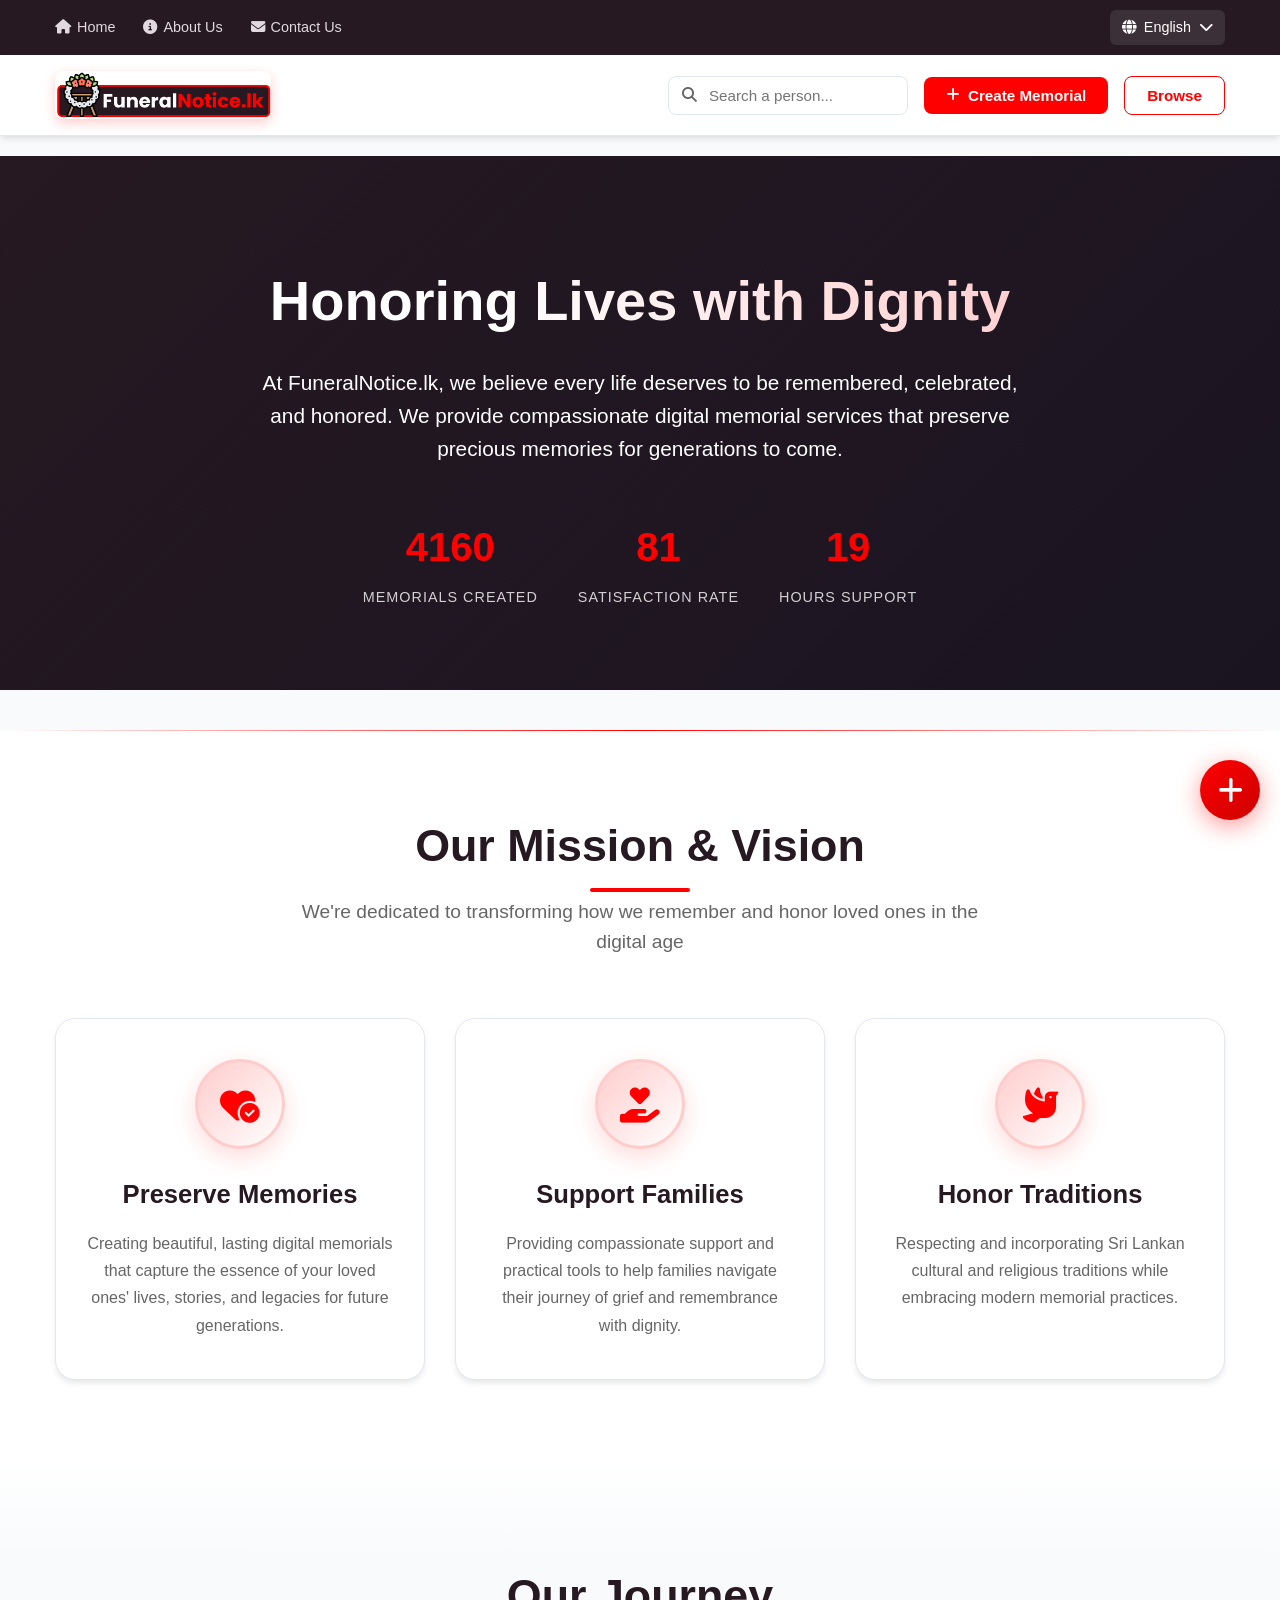
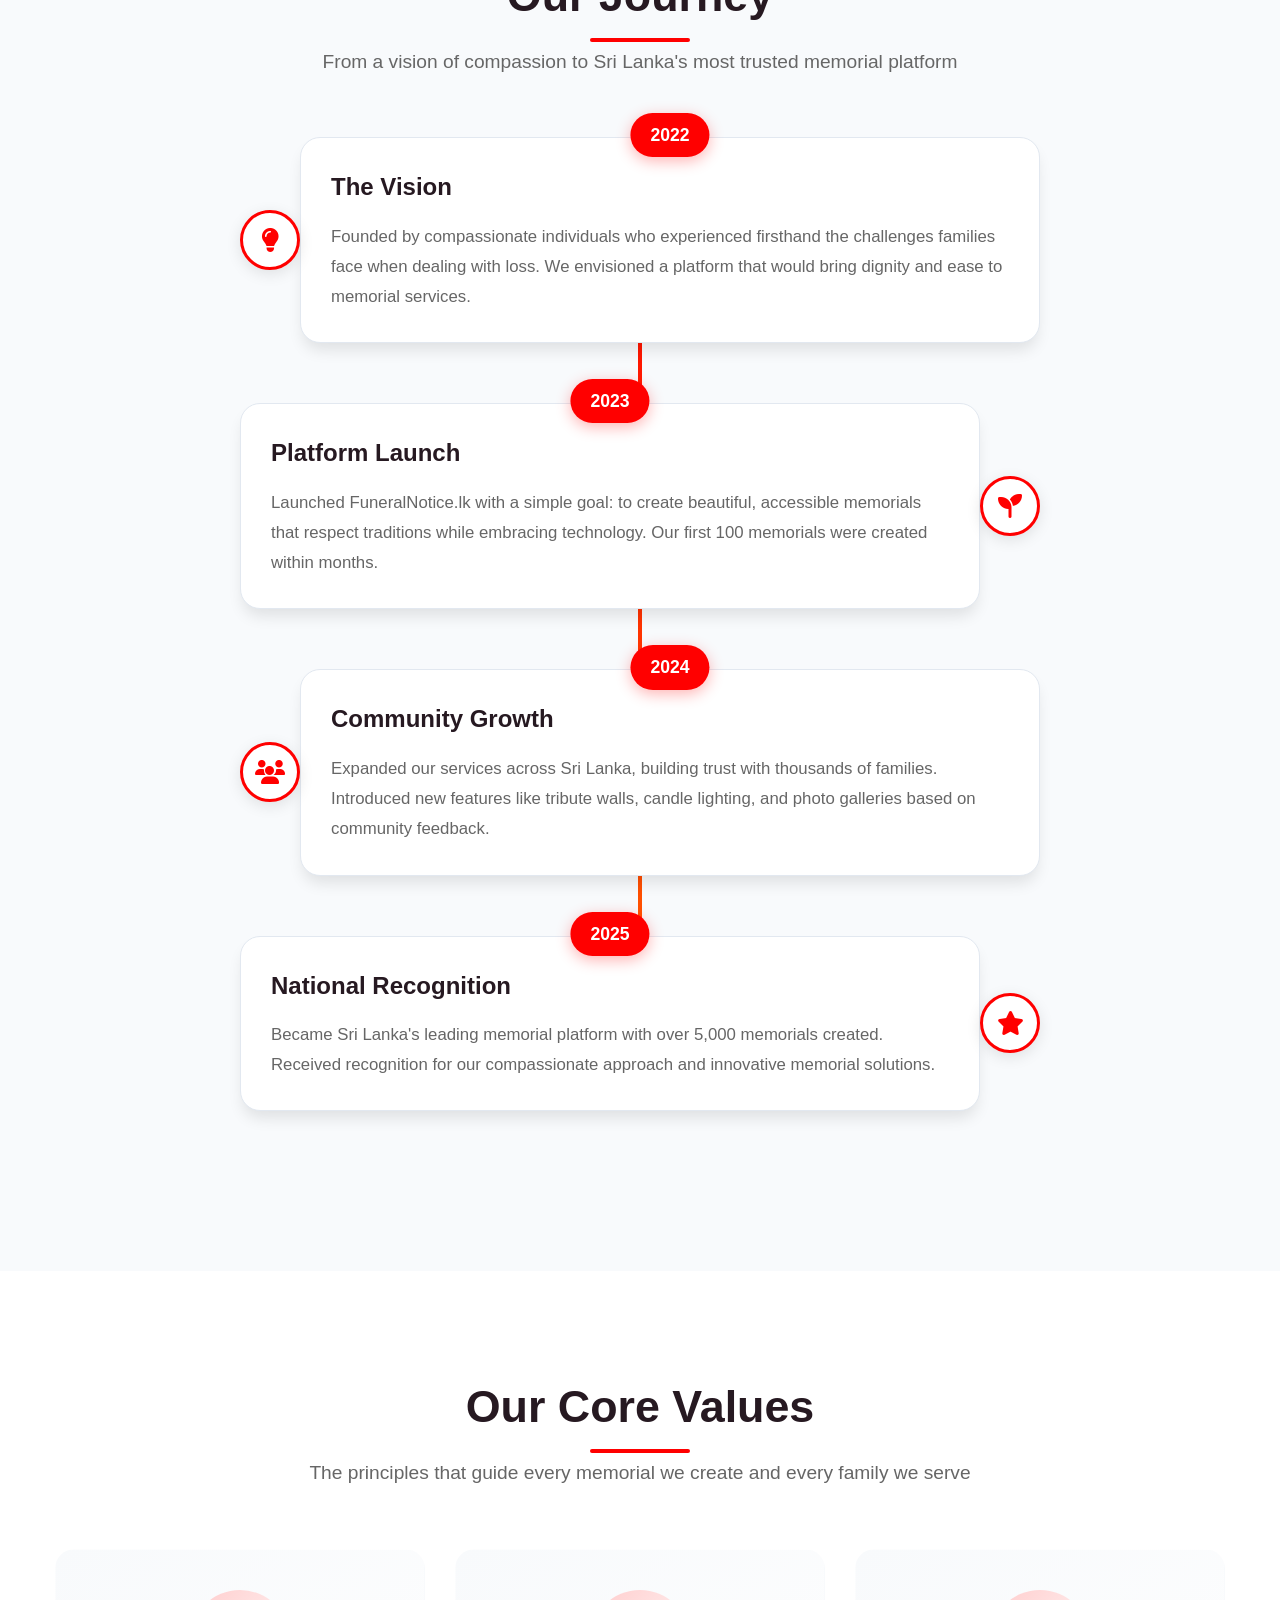
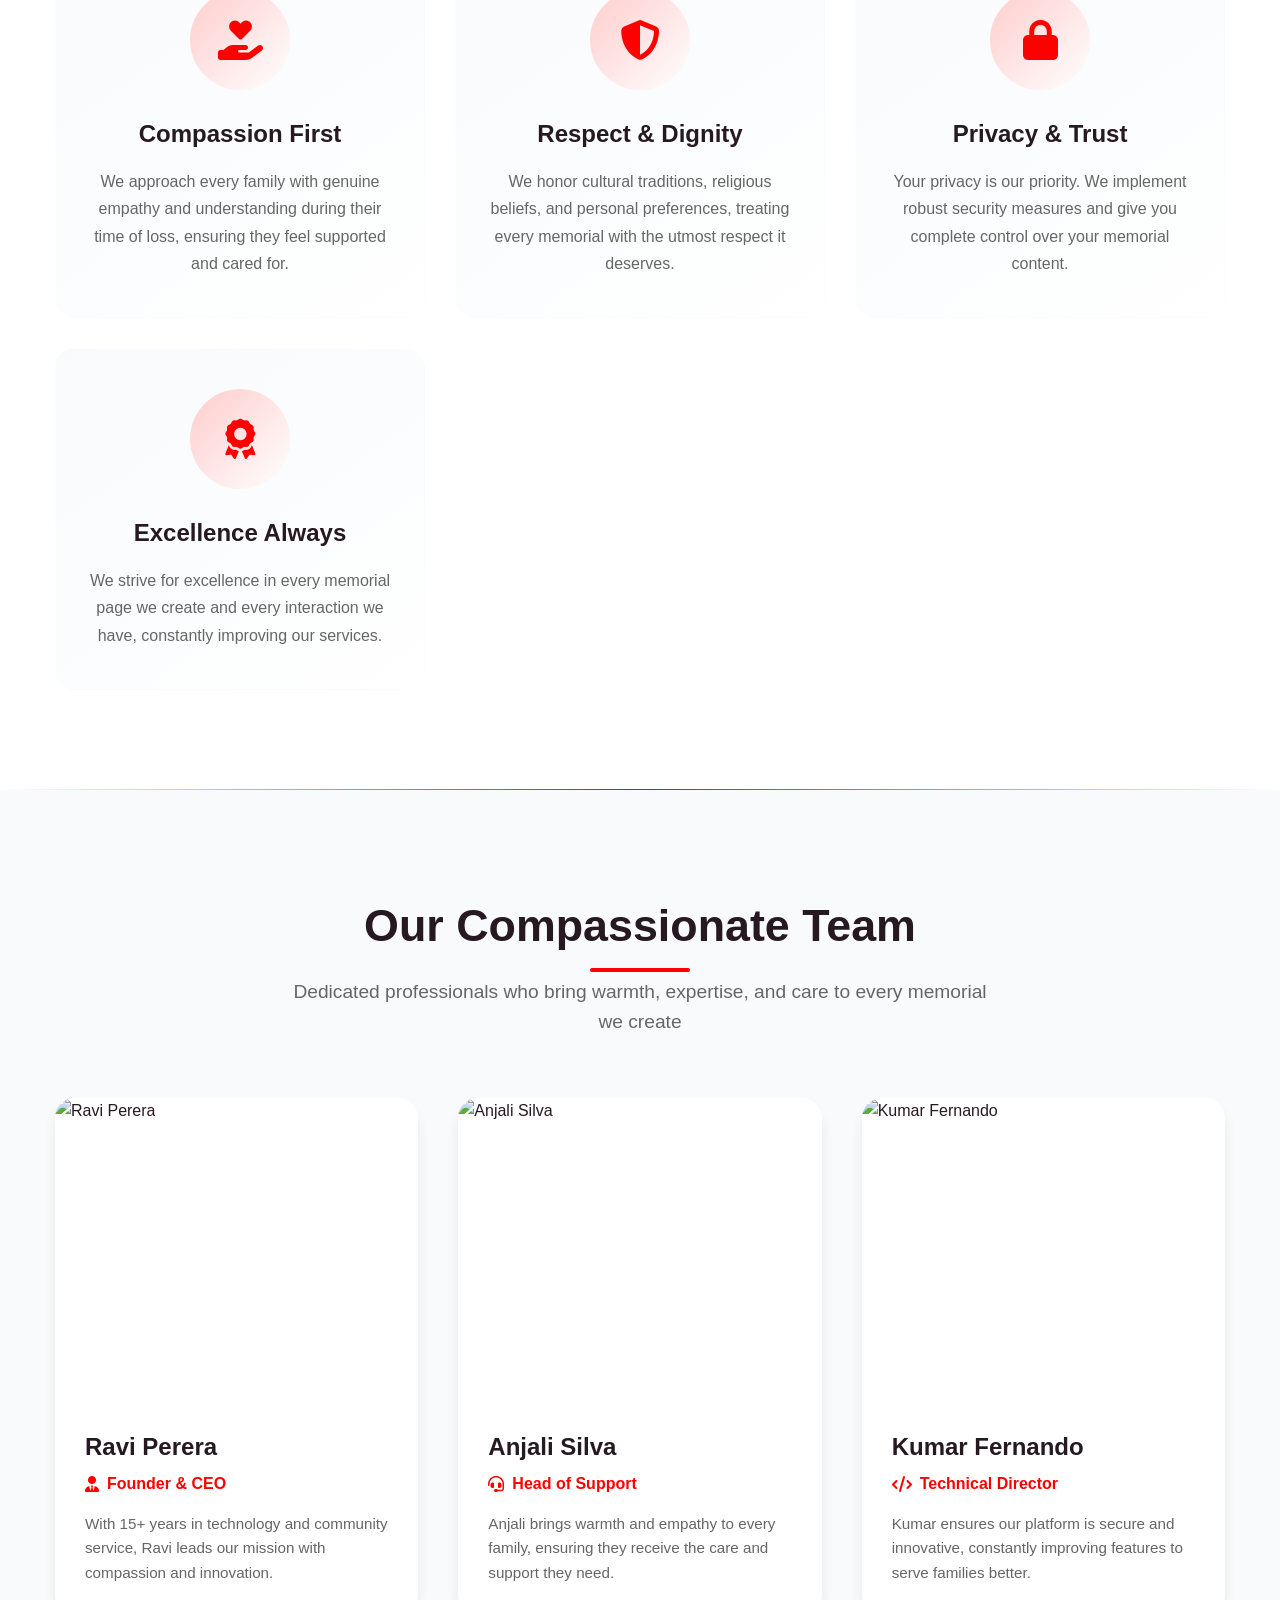
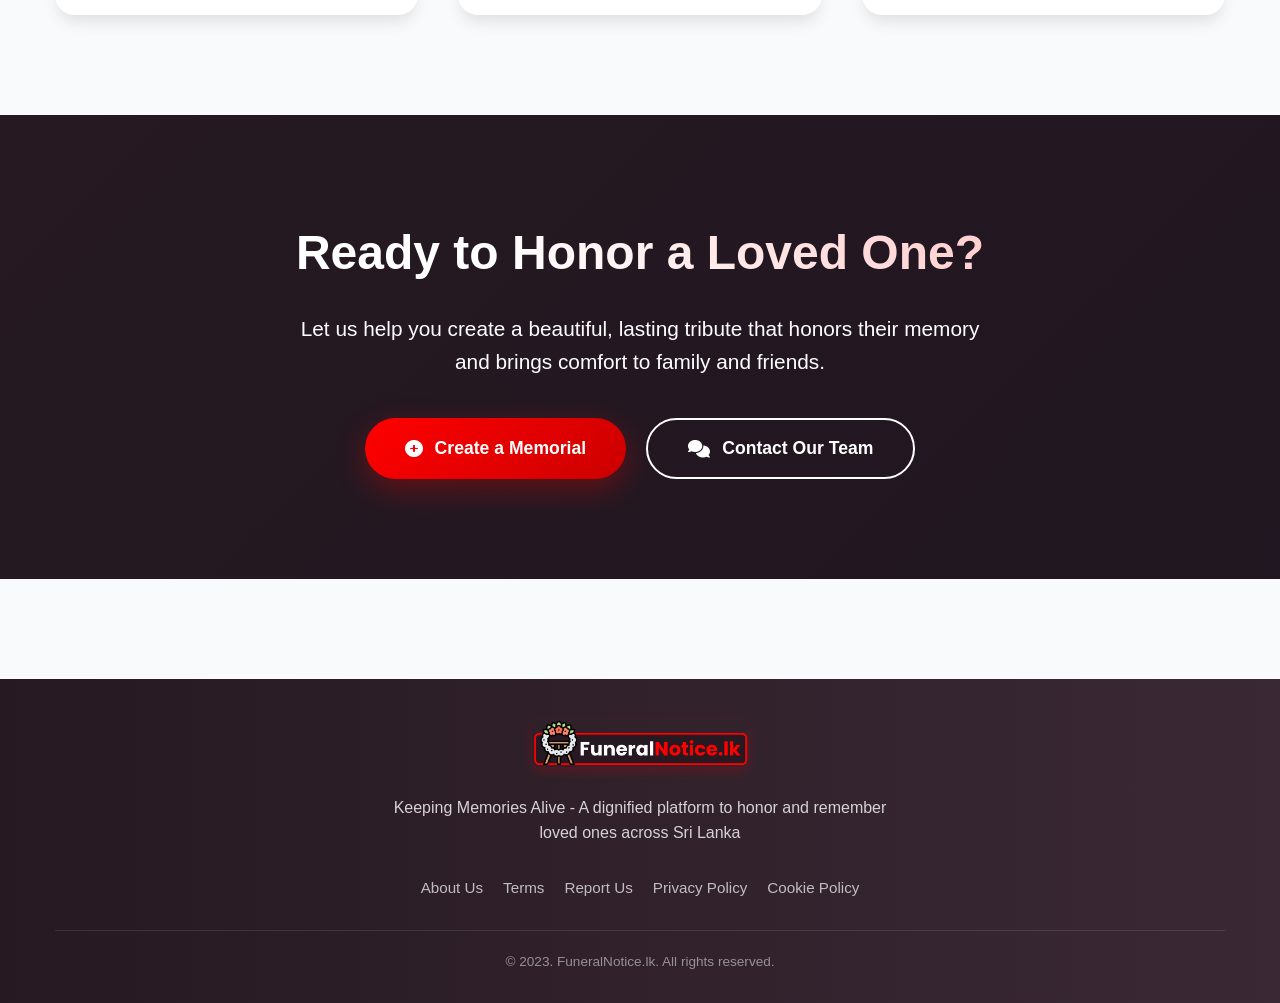
==== commit ded87c1b: "seperated script of each file" ====
--- a/about.html
+++ b/about.html
@@ -327,253 +327,13 @@
     <!-- Footer Component -->
     <div id="footer-placeholder"></div>
 
+    <script src="script/common.js"></script>
     <script>
-        // Load navbar and footer components
-        // Load navbar and footer components
-        function loadComponent(url, elementId) {
-            fetch(url)
-                .then(response => response.text())
-                .then(data => {
-                    document.getElementById(elementId).innerHTML = data;
-
-                    // Re-initialize event listeners after navbar loads
-                    if (elementId === 'navbar-placeholder') {
-                        if (typeof initMobileMenu === 'function') initMobileMenu();
-                        if (typeof initMobileSearch === 'function') initMobileSearch();
-                        if (typeof initMobileApp === 'function') initMobileApp();
-                    }
-                })
-                .catch(error => console.error('Error loading component:', error));
-        }
-
         // Load components when DOM is ready
         loadComponent('navbar.html', 'navbar-placeholder');
         loadComponent('footer.html', 'footer-placeholder');
-
-        // Scroll Animations
-        function initScrollAnimations() {
-            const fadeElements = document.querySelectorAll('.fade-in, .stagger-item');
-
-            const observer = new IntersectionObserver((entries) => {
-                entries.forEach(entry => {
-                    if (entry.isIntersecting) {
-                        entry.target.classList.add('visible');
-                    }
-                });
-            }, {
-                threshold: 0.1,
-                rootMargin: '0px 0px -50px 0px'
-            });
-
-            fadeElements.forEach(element => {
-                observer.observe(element);
-            });
-
-            // Add staggered delay to stagger items
-            document.querySelectorAll('.stagger-item').forEach((item, index) => {
-                item.style.transitionDelay = `${index * 0.1}s`;
-            });
-        }
-
-        // Animated Counter
-        function initCounters() {
-            const counters = document.querySelectorAll('.stat-number');
-
-            counters.forEach(counter => {
-                const target = parseInt(counter.getAttribute('data-count'));
-                const duration = 2000; // 2 seconds
-                const increment = target / (duration / 16); // 60fps
-                let current = 0;
-
-                const updateCounter = () => {
-                    current += increment;
-                    if (current < target) {
-                        counter.textContent = Math.floor(current);
-                        requestAnimationFrame(updateCounter);
-                    } else {
-                        counter.textContent = target;
-                    }
-                };
-
-                const observer = new IntersectionObserver((entries) => {
-                    entries.forEach(entry => {
-                        if (entry.isIntersecting) {
-                            updateCounter();
-                            observer.unobserve(entry.target);
-                        }
-                    });
-                });
-
-                observer.observe(counter);
-            });
-        }
-
-        // Mobile Menu Functionality
-        function initMobileMenu() {
-            const mobileMenuBtn = document.getElementById('mobileMenuBtn');
-            const mobileMenuClose = document.getElementById('mobileMenuClose');
-            const mobileMenuContainer = document.getElementById('mobileMenuContainer');
-            const mobileMenuOverlay = document.getElementById('mobileMenuOverlay');
-
-            if (!mobileMenuBtn || !mobileMenuContainer) return;
-
-            // Open mobile menu
-            mobileMenuBtn.addEventListener('click', function (e) {
-                e.stopPropagation();
-                mobileMenuContainer.style.display = 'block';
-                mobileMenuOverlay.style.display = 'block';
-                setTimeout(() => {
-                    mobileMenuContainer.classList.add('active');
-                }, 10);
-                document.body.style.overflow = 'hidden';
-            });
-
-            // Close mobile menu
-            function closeMobileMenu() {
-                mobileMenuContainer.classList.remove('active');
-                setTimeout(() => {
-                    mobileMenuContainer.style.display = 'none';
-                    mobileMenuOverlay.style.display = 'none';
-                    document.body.style.overflow = '';
-                }, 300);
-            }
-
-            mobileMenuClose.addEventListener('click', closeMobileMenu);
-            mobileMenuOverlay.addEventListener('click', closeMobileMenu);
-        }
-
-        // Mobile Search Toggle
-        function initMobileSearch() {
-            const searchToggle = document.getElementById('mobileSearchToggle');
-            const searchContainer = document.getElementById('mobileSearchContainer');
-
-            if (!searchToggle || !searchContainer) return;
-
-            searchToggle.addEventListener('click', function () {
-                searchContainer.classList.toggle('active');
-            });
-
-            // Close search when clicking outside
-            document.addEventListener('click', function (e) {
-                if (!searchToggle.contains(e.target) && !searchContainer.contains(e.target)) {
-                    searchContainer.classList.remove('active');
-                }
-            });
-        }
-
-        // Initialize mobile app functionality
-        function initMobileApp() {
-            // Mobile language selector
-            const mobileLanguageSelector = document.getElementById('mobileLanguageSelector');
-            if (mobileLanguageSelector) {
-                mobileLanguageSelector.addEventListener('click', function () {
-                    const currentLang = this.querySelector('span').textContent;
-                    const newLang = currentLang === 'EN' ? 'த' : 'EN';
-                    this.querySelector('span').textContent = newLang;
-                });
-            }
-
-            // Mobile search icon
-            const mobileSearchIcon = document.getElementById('mobileSearchIcon');
-            const mobileSearchContainer = document.getElementById('mobileSearchContainer');
-            if (mobileSearchIcon && mobileSearchContainer) {
-                mobileSearchIcon.addEventListener('click', function () {
-                    mobileSearchContainer.classList.toggle('active');
-                    if (mobileSearchContainer.classList.contains('active')) {
-                        const mobileSearchInput = document.getElementById('mobileSearchInput');
-                        if (mobileSearchInput) {
-                            setTimeout(() => {
-                                mobileSearchInput.focus();
-                            }, 100);
-                        }
-                    }
-                });
-            }
-
-            // Mobile bottom navigation
-            document.querySelectorAll('.mobile-nav-item').forEach(item => {
-                item.addEventListener('click', function (e) {
-                    const page = this.getAttribute('data-page');
-
-                    // Handle menu page click to open mobile menu
-                    if (page === 'menu') {
-                        document.getElementById('mobileMenuBtn')?.click();
-                    }
-                });
-            });
-
-            // Mobile Create Notice Button
-            const mobileCreateNoticeBtn = document.getElementById('mobileCreateNoticeBtn');
-            if (mobileCreateNoticeBtn) {
-                mobileCreateNoticeBtn.addEventListener('click', function () {
-                    const desktopCreateBtn = document.getElementById('createFuneralNoticeBtn');
-                    if (desktopCreateBtn) {
-                        const originalHTML = desktopCreateBtn.innerHTML;
-                        desktopCreateBtn.innerHTML = '<i class="fas fa-spinner fa-spin"></i> Creating...';
-                        desktopCreateBtn.disabled = true;
-
-                        setTimeout(() => {
-                            desktopCreateBtn.innerHTML = originalHTML;
-                            desktopCreateBtn.disabled = false;
-                            window.location.href = 'create.html';
-                        }, 500);
-                    } else {
-                        window.location.href = 'create.html';
-                    }
-                });
-            }
-        }
-
-        // Initialize the page
-        document.addEventListener('DOMContentLoaded', function () {
-            // Initialize scroll animations
-            initScrollAnimations();
-            initCounters();
-
-            // Initialize mobile menu
-            initMobileMenu();
-            initMobileSearch();
-
-            // Create Funeral Notice Button - Redirect to create.html
-            document.getElementById('createFuneralNoticeBtn')?.addEventListener('click', function () {
-                this.innerHTML = '<i class="fas fa-spinner fa-spin"></i> Creating...';
-                this.disabled = true;
-
-                setTimeout(() => {
-                    window.location.href = 'create.html';
-                }, 500);
-            });
-
-            // Language selector
-            document.querySelector('.language-selector')?.addEventListener('click', function () {
-                const currentLang = this.querySelector('span').textContent;
-                const newLang = currentLang === 'English' ? 'தமிழ்' : 'English';
-                this.querySelector('span').textContent = newLang;
-            });
-
-            // Search functionality
-            const searchInputs = document.querySelectorAll('input[type="text"]');
-            searchInputs.forEach(input => {
-                input.addEventListener('keypress', function (e) {
-                    if (e.key === 'Enter' && this.value.trim()) {
-                        alert(`Searching for: ${this.value}`);
-                    }
-                });
-            });
-
-            // Initialize mobile app on mobile devices
-            if (window.innerWidth <= 992) {
-                initMobileApp();
-            }
-
-            // Re-initialize on resize
-            window.addEventListener('resize', function () {
-                if (window.innerWidth <= 992) {
-                    initMobileApp();
-                }
-            });
-        });
     </script>
+    <script src="script/about.js"></script>
 </body>
 
 </html>
--- a/style/common.css
+++ b/style/common.css
@@ -108,25 +108,32 @@
     from {
         opacity: 0;
     }
+
     to {
         opacity: 1;
     }
 }
 
 @keyframes slideIn {
-    0%, 100% {
+
+    0%,
+    100% {
         transform: translateX(-100%);
     }
+
     50% {
         transform: translateX(100%);
     }
 }
 
 @keyframes pulse {
-    0%, 100% {
+
+    0%,
+    100% {
         transform: scale(1);
         text-shadow: 0 0 0 rgba(255, 0, 0, 0);
     }
+
     50% {
         transform: scale(1.05);
         text-shadow: 0 0 10px rgba(255, 0, 0, 0.3);
@@ -134,22 +141,117 @@
 }
 
 @keyframes heartbeat {
-    0%, 100% {
-        transform: scale(1);
-    }
+
+    0%,
+    100% {
+        transform: scale(1);
+    }
+
     5% {
         transform: scale(1.1);
     }
+
     10% {
         transform: scale(1);
     }
+
     15% {
         transform: scale(1.1);
     }
+
     20% {
         transform: scale(1);
     }
-    100% {
-        transform: scale(1);
-    }
-}
+
+    100% {
+        transform: scale(1);
+    }
+}
+
+/* Main Body Layout */
+.main-body {
+    padding: 20px 0 40px;
+}
+
+/* For pages with bottom nav on mobile */
+@media (max-width: 992px) {
+    .main-body {
+        padding-bottom: 80px !important;
+    }
+}
+
+/* TOAST NOTIFICATIONS */
+.toast-stack {
+    position: fixed;
+    right: 16px;
+    bottom: 16px;
+    display: flex;
+    flex-direction: column;
+    gap: 10px;
+    z-index: 100000;
+    pointer-events: none;
+}
+
+.toast-pop {
+    pointer-events: auto;
+    min-width: 240px;
+    max-width: 320px;
+    background: var(--card-bg);
+    border: 1px solid var(--border);
+    border-left: 5px solid var(--primary);
+    border-radius: 12px;
+    padding: 8px 10px;
+    box-shadow: var(--shadow-md);
+    display: flex;
+    align-items: flex-start;
+    justify-content: space-between;
+    gap: 10px;
+    transform: translateY(10px);
+    opacity: 0;
+    transition: var(--transition);
+}
+
+.toast-pop.show {
+    transform: translateY(0);
+    opacity: 1;
+}
+
+.toast-pop.success {
+    border-left-color: #16a34a;
+}
+
+.toast-pop.error {
+    border-left-color: #dc2626;
+}
+
+.toast-pop.info {
+    border-left-color: var(--primary);
+}
+
+.toast-title {
+    font-weight: 800;
+    color: var(--dark-text);
+    font-size: .9rem;
+    margin: 0;
+}
+
+.toast-msg {
+    margin: 2px 0 0;
+    color: var(--light-text);
+    font-size: .85rem;
+    line-height: 1.2rem;
+}
+
+.toast-x {
+    border: none;
+    background: transparent;
+    cursor: pointer;
+    color: var(--light-text);
+    font-size: 16px;
+    line-height: 16px;
+    padding: 0;
+}
+
+.toast-x:hover {
+    color: var(--primary);
+}
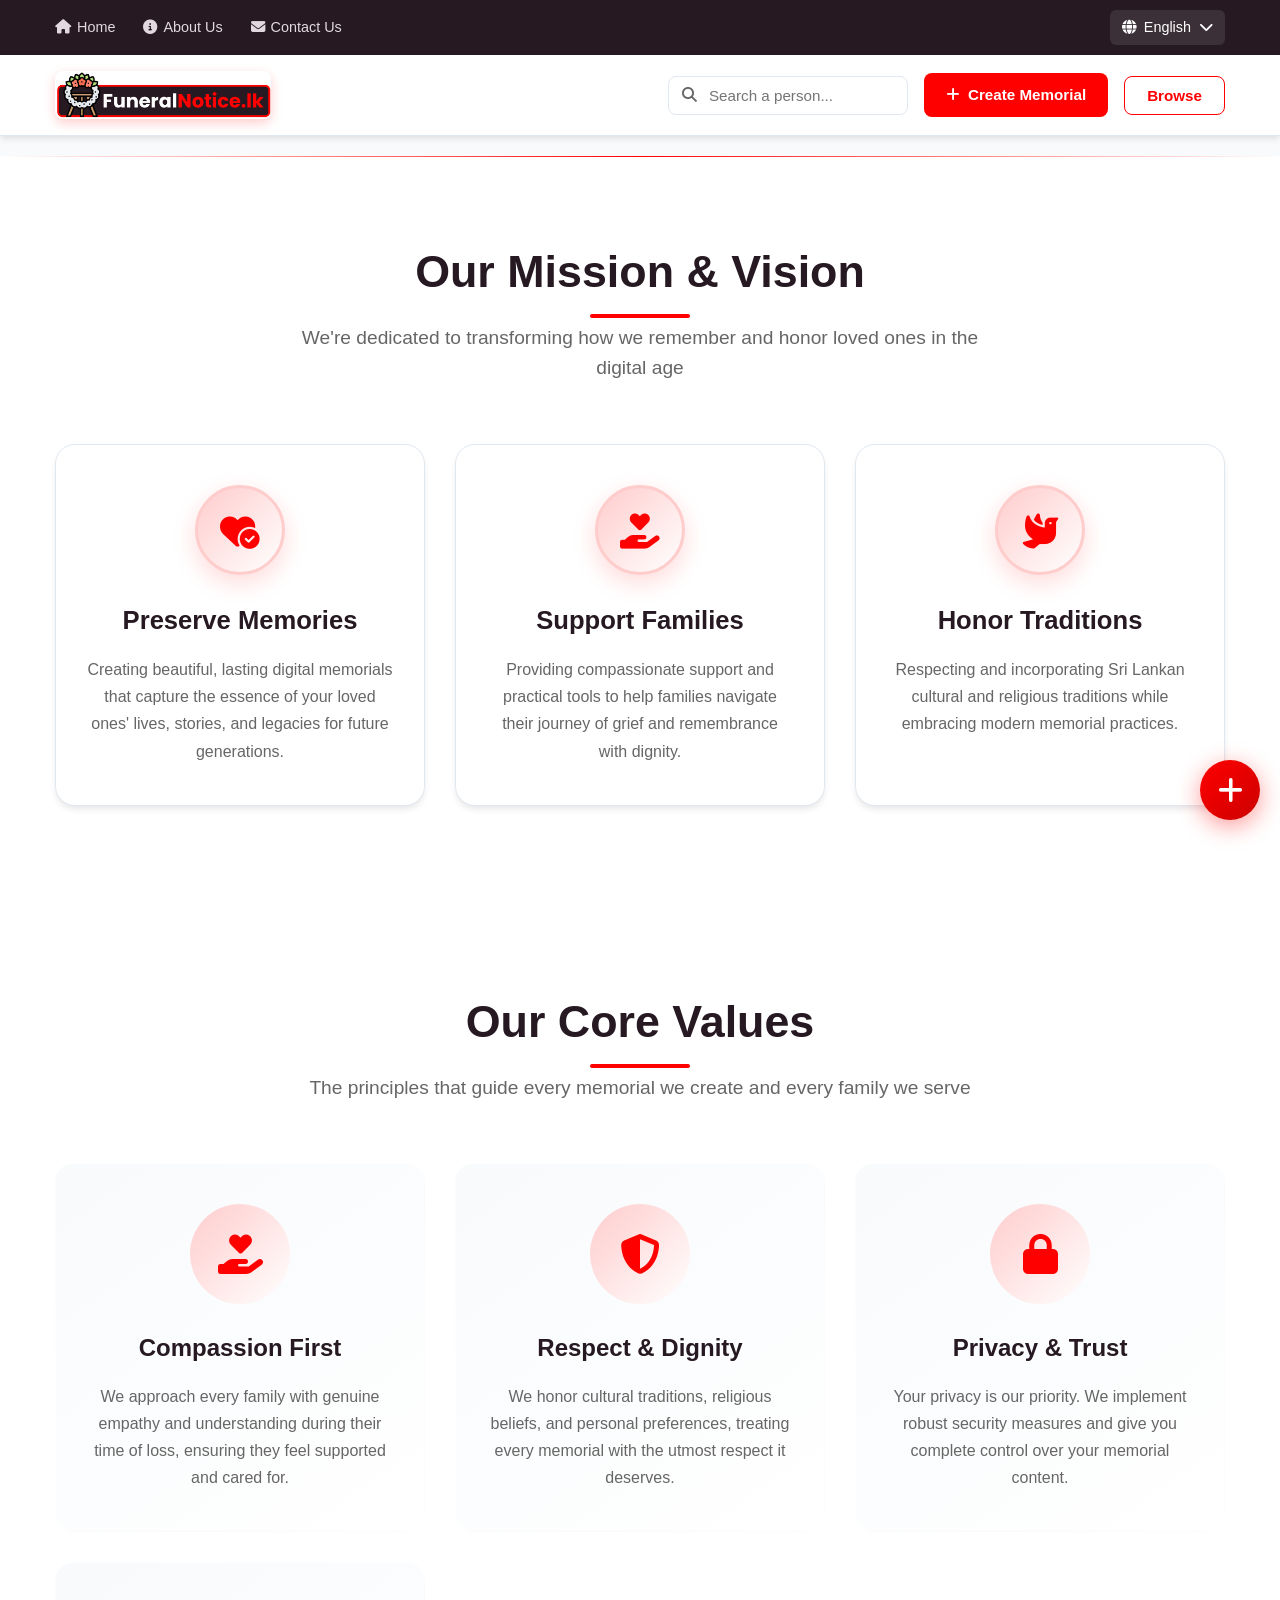
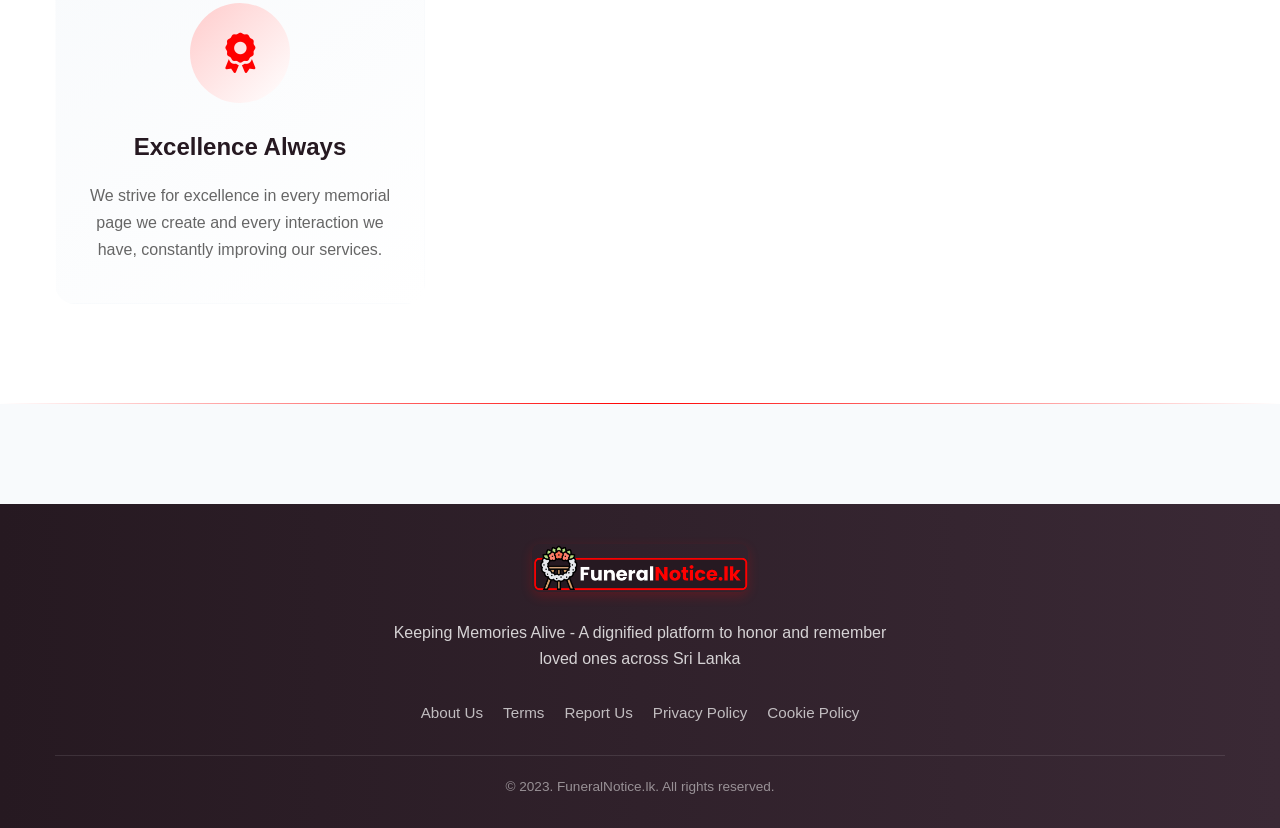
==== commit e71adb2d: "commented unwanted details" ====
--- a/about.html
+++ b/about.html
@@ -45,7 +45,7 @@
     <!-- About Page Content -->
     <div class="main-body">
         <!-- Hero Section -->
-        <section class="about-hero">
+        <!-- <section class="about-hero">
             <div class="hero-content">
                 <h1 class="hero-title fade-in">Honoring Lives with Dignity</h1>
                 <p class="hero-subtitle fade-in">At FuneralNotice.lk, we believe every life deserves to be remembered,
@@ -67,7 +67,7 @@
                     </div>
                 </div>
             </div>
-        </section>
+        </section> -->
 
         <!-- Our Mission Section -->
         <section class="mission-section">
@@ -110,7 +110,7 @@
         </section>
 
         <!-- Our Story Section -->
-        <section class="story-section">
+        <!-- <section class="story-section">
             <div class="container">
                 <div class="section-header fade-in">
                     <h2 class="section-title">Our Journey</h2>
@@ -171,7 +171,7 @@
                     </div>
                 </div>
             </div>
-        </section>
+        </section> -->
 
         <!-- Our Values Section -->
         <section class="values-section">
@@ -223,7 +223,7 @@
         </section>
 
         <!-- Our Team Section -->
-        <section class="team-section">
+        <!-- <section class="team-section">
             <div class="container">
                 <div class="section-header fade-in">
                     <h2 class="section-title">Our Compassionate Team</h2>
@@ -299,10 +299,10 @@
                     </div>
                 </div>
             </div>
-        </section>
+        </section> -->
 
         <!-- CTA Section -->
-        <section class="contact-cta">
+        <!-- <section class="contact-cta">
             <div class="container">
                 <div class="cta-content">
                     <h2 class="cta-title fade-in">Ready to Honor a Loved One?</h2>
@@ -321,7 +321,7 @@
                     </div>
                 </div>
             </div>
-        </section>
+        </section> -->
     </div>
 
     <!-- Footer Component -->
